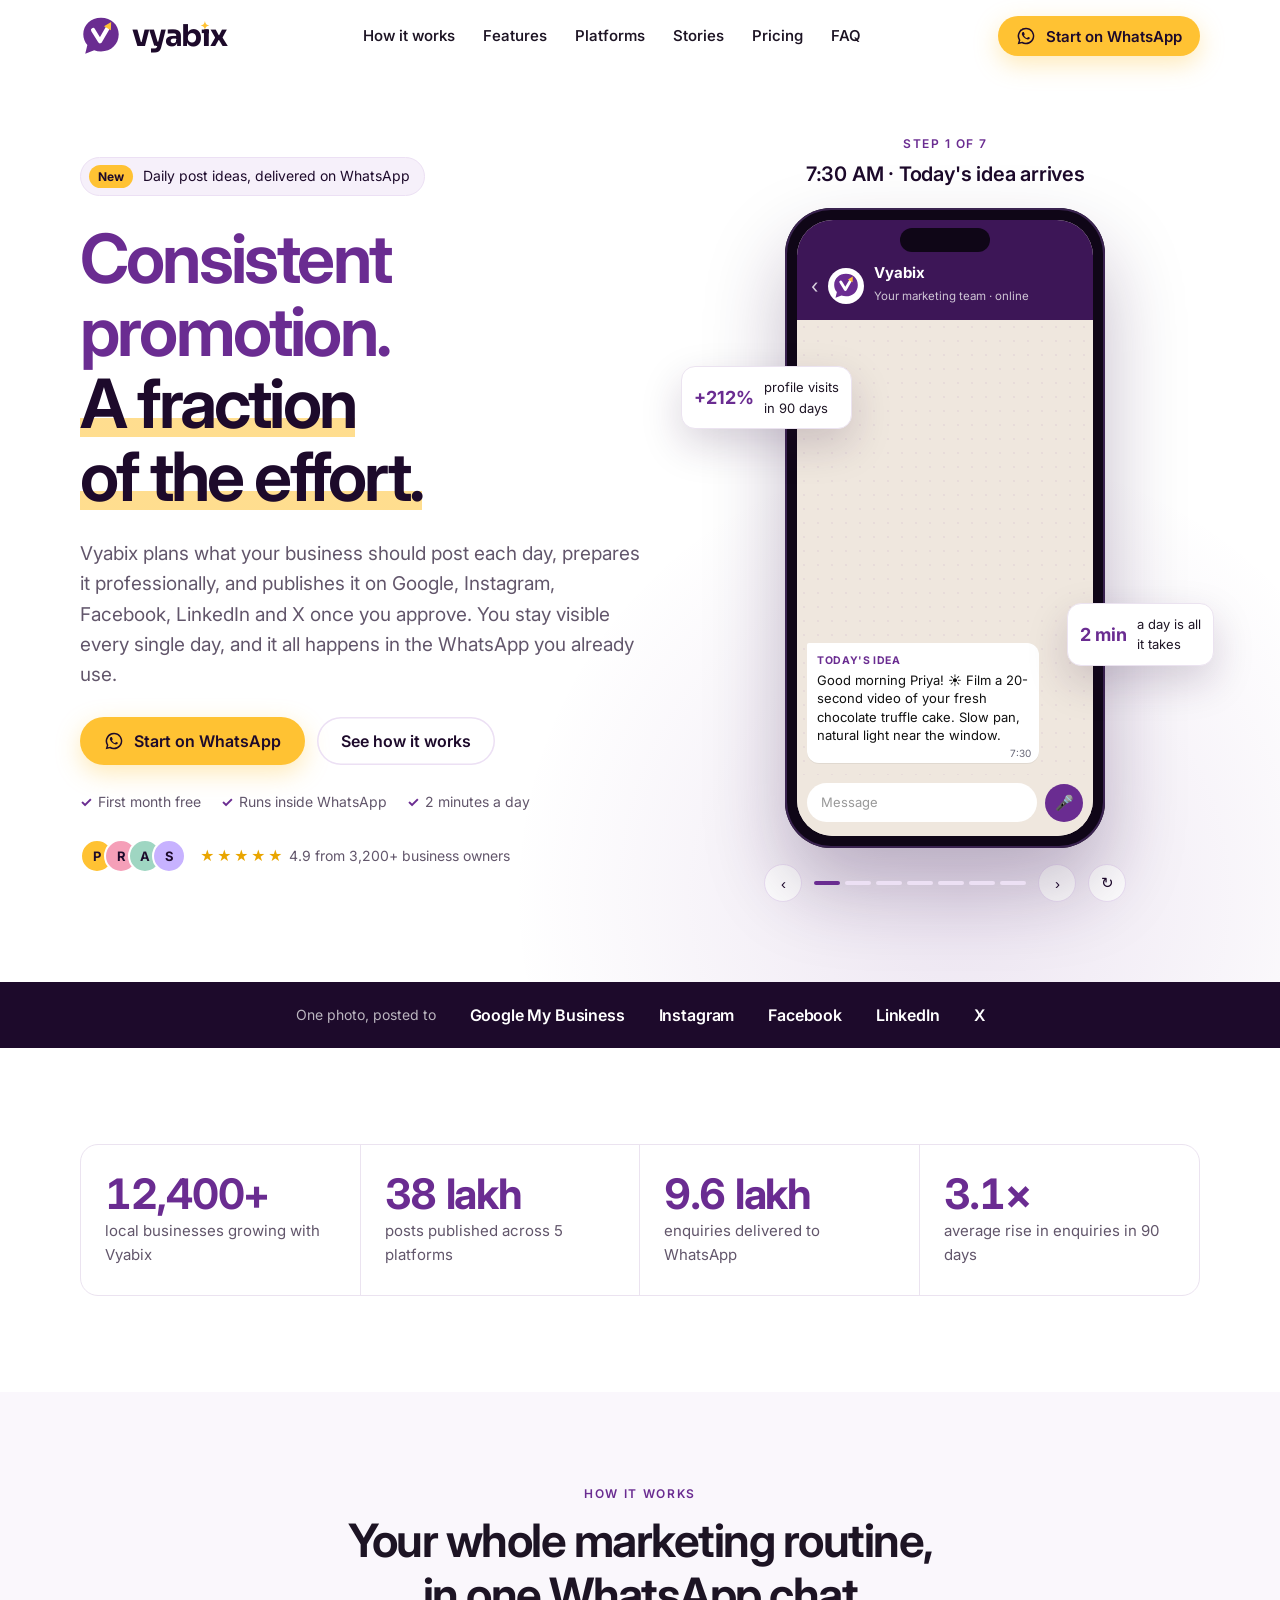
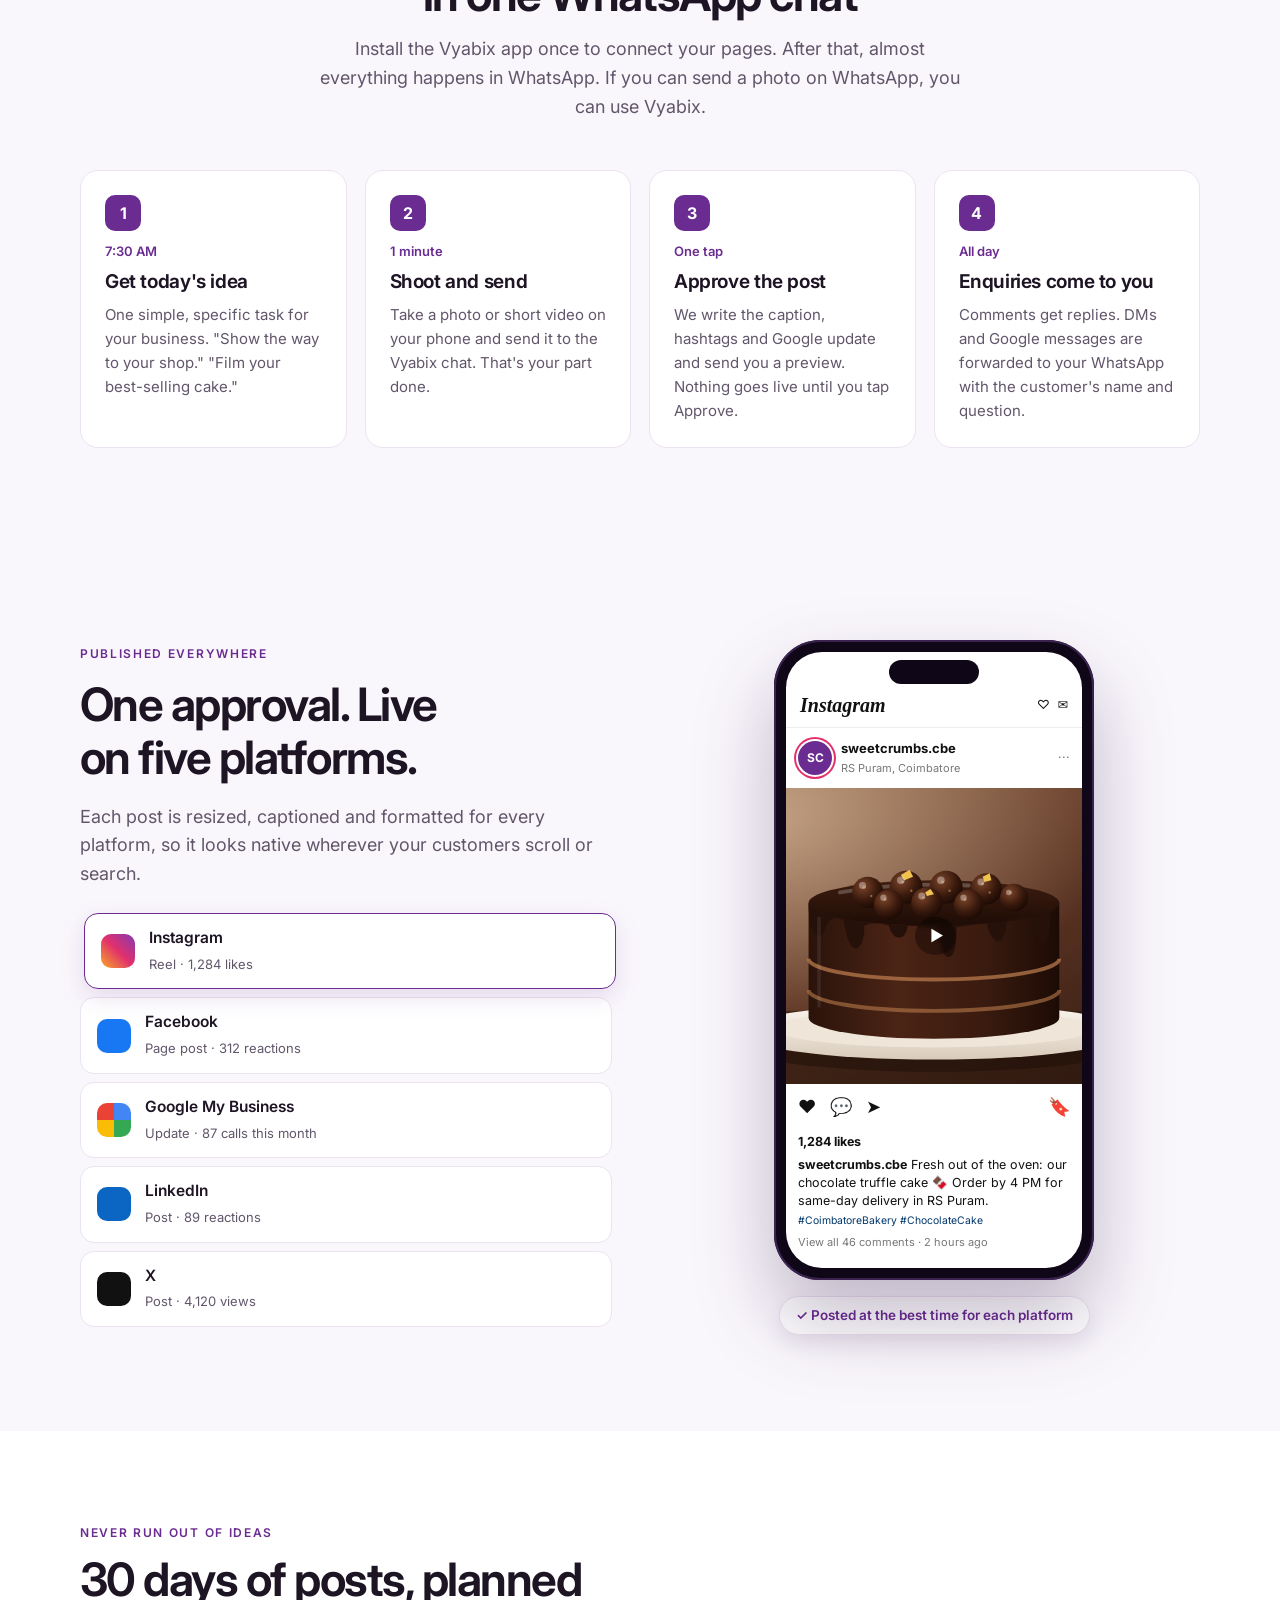
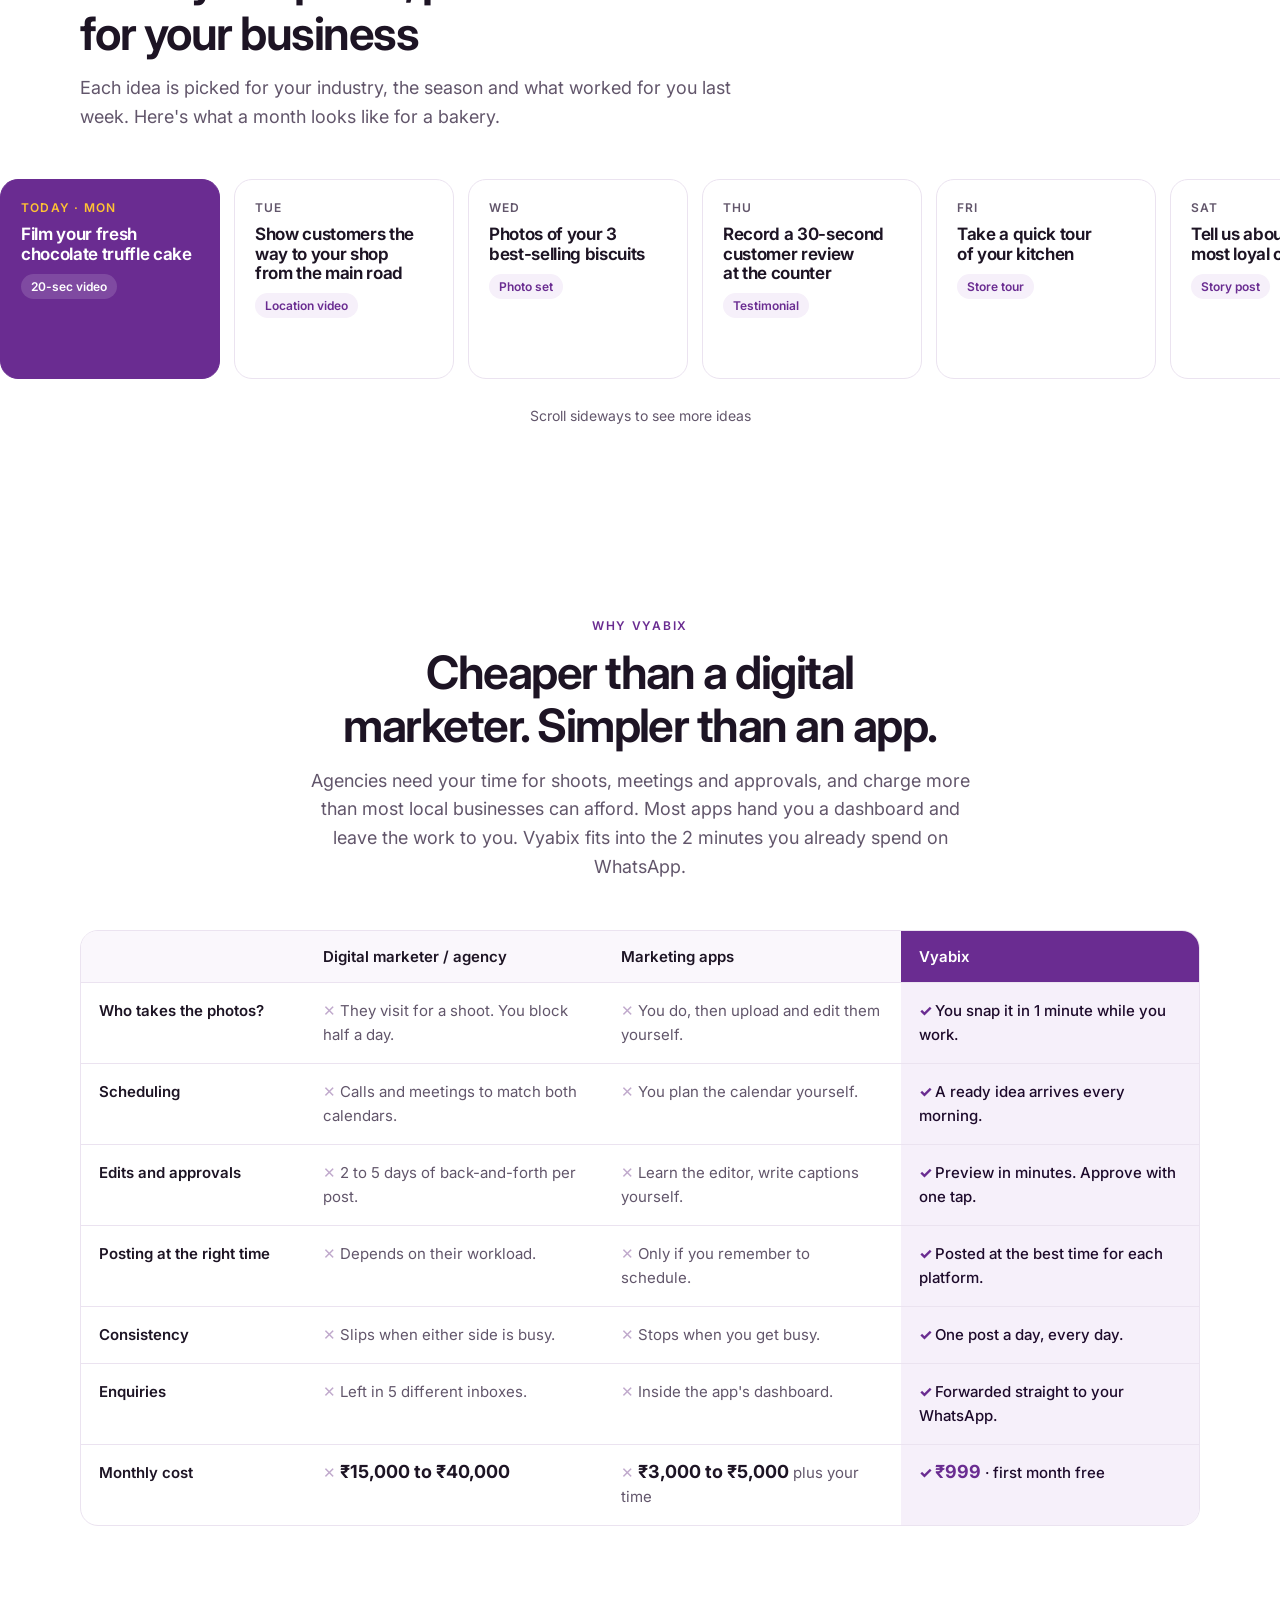
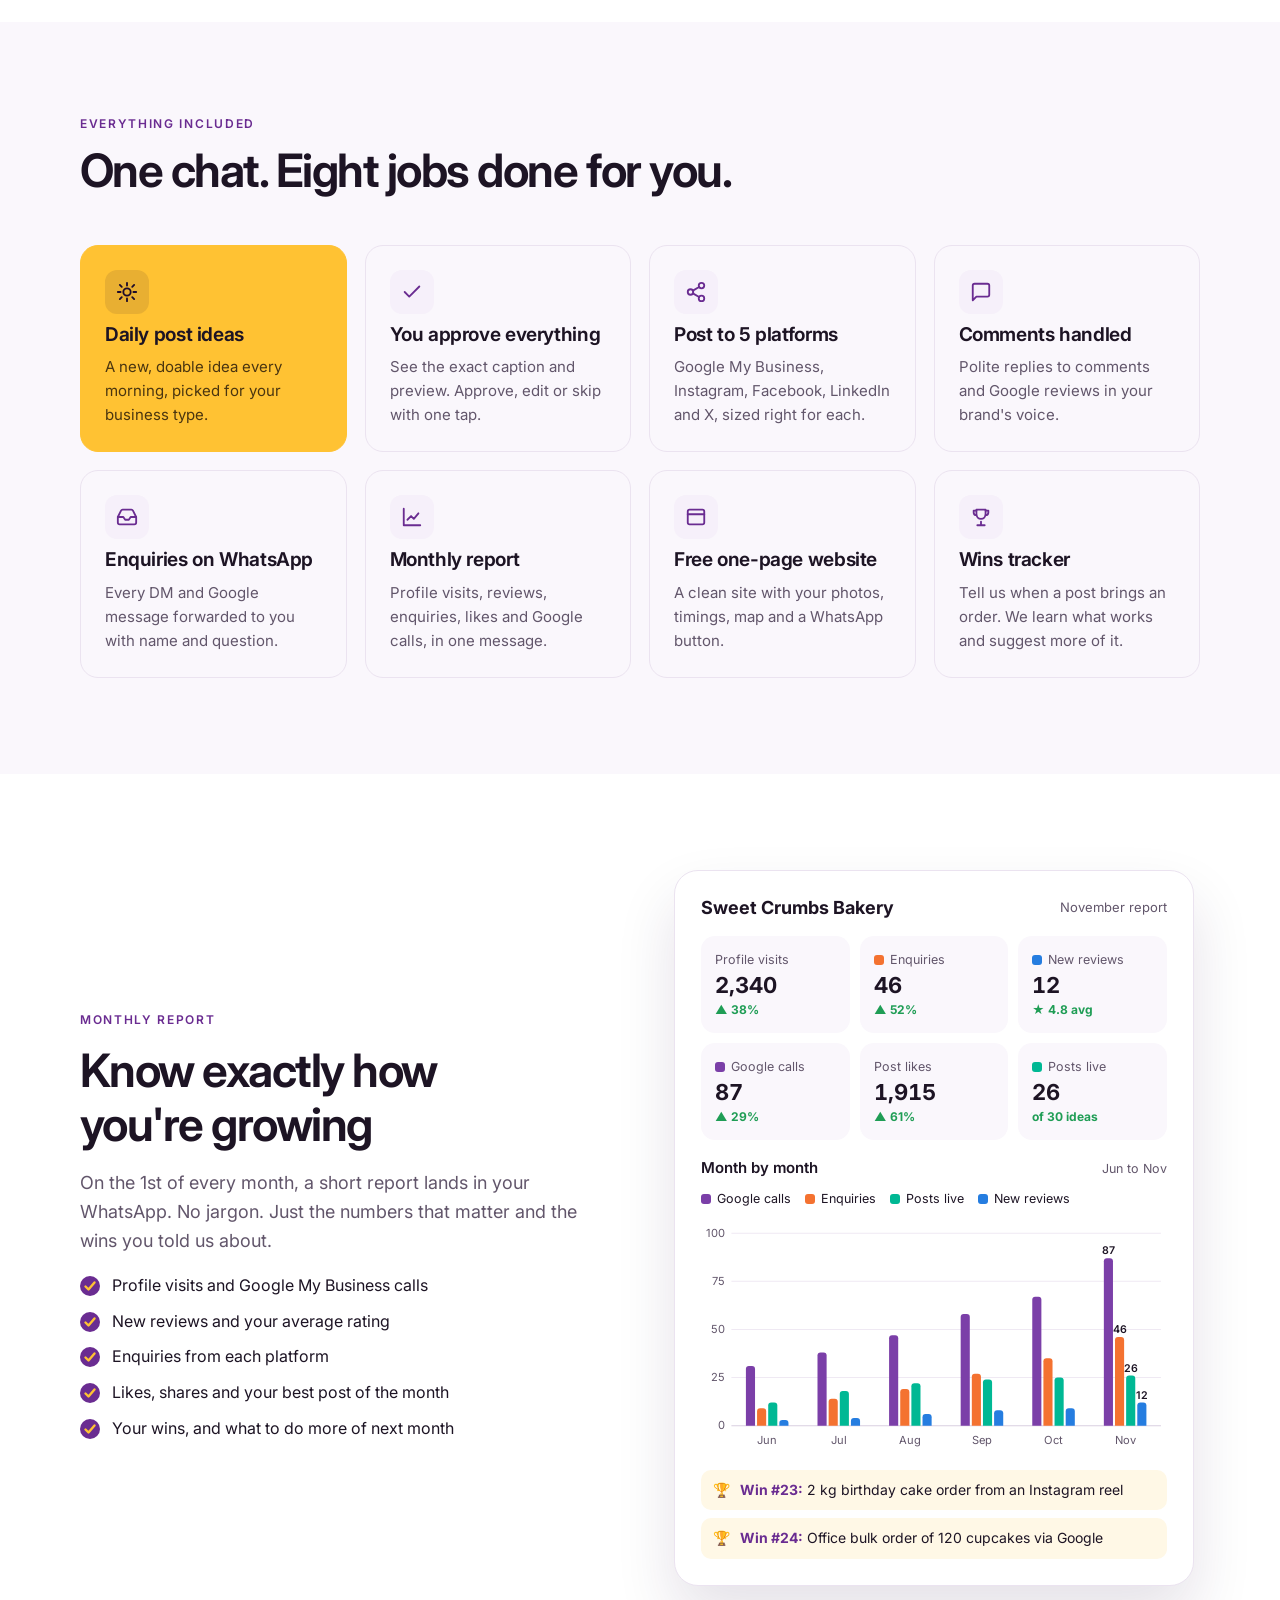
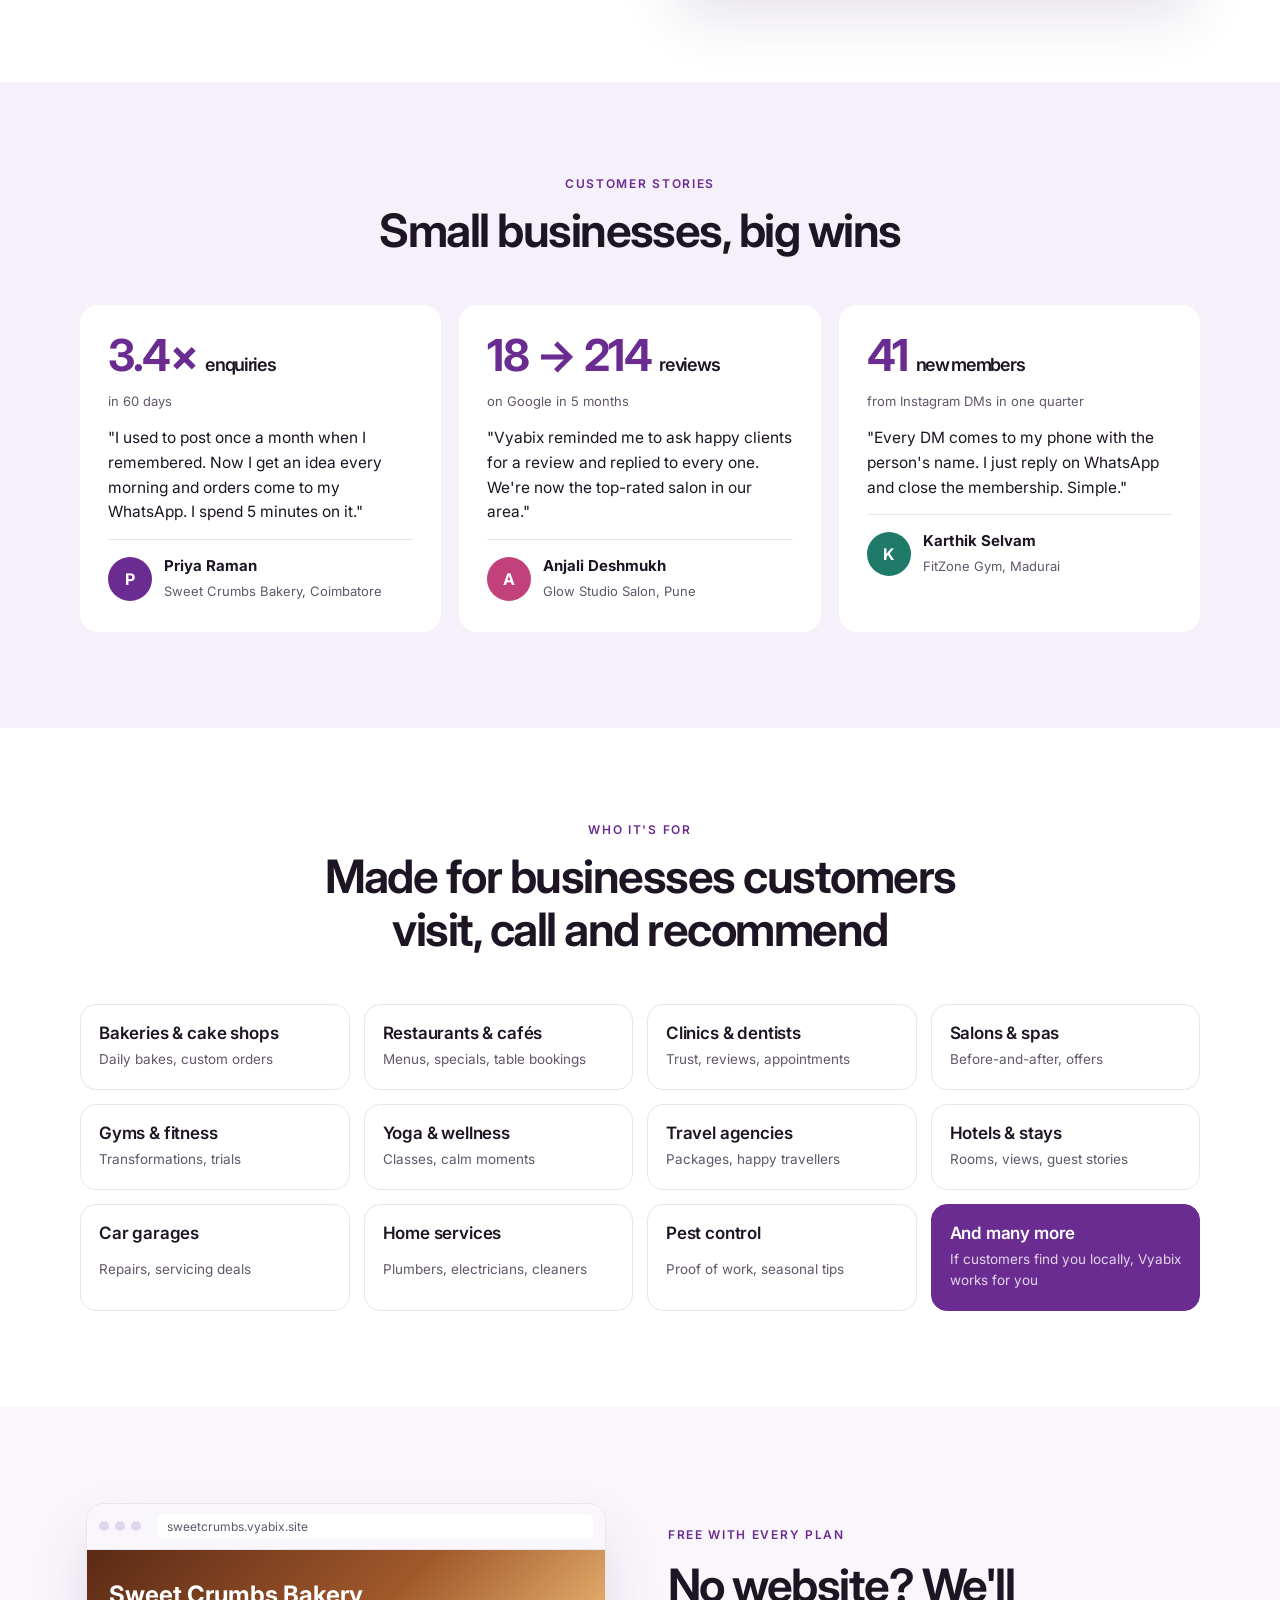
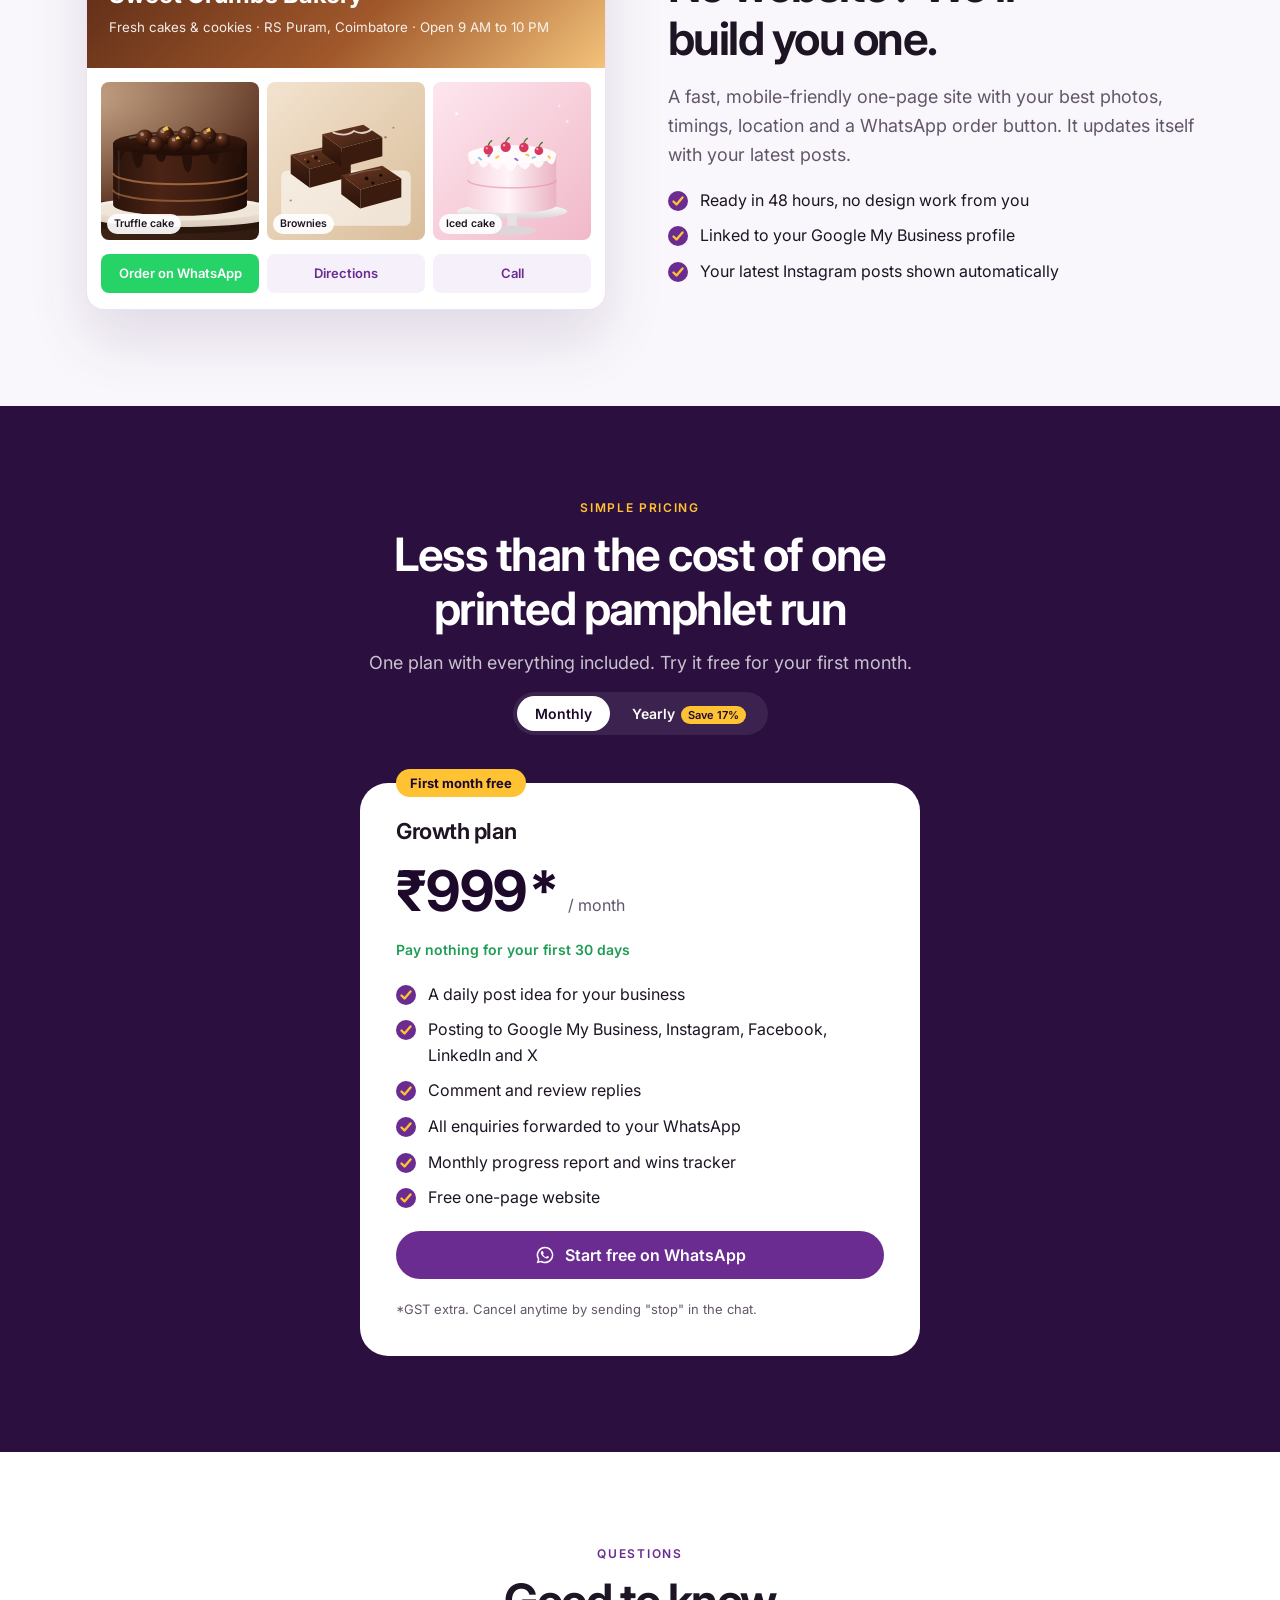
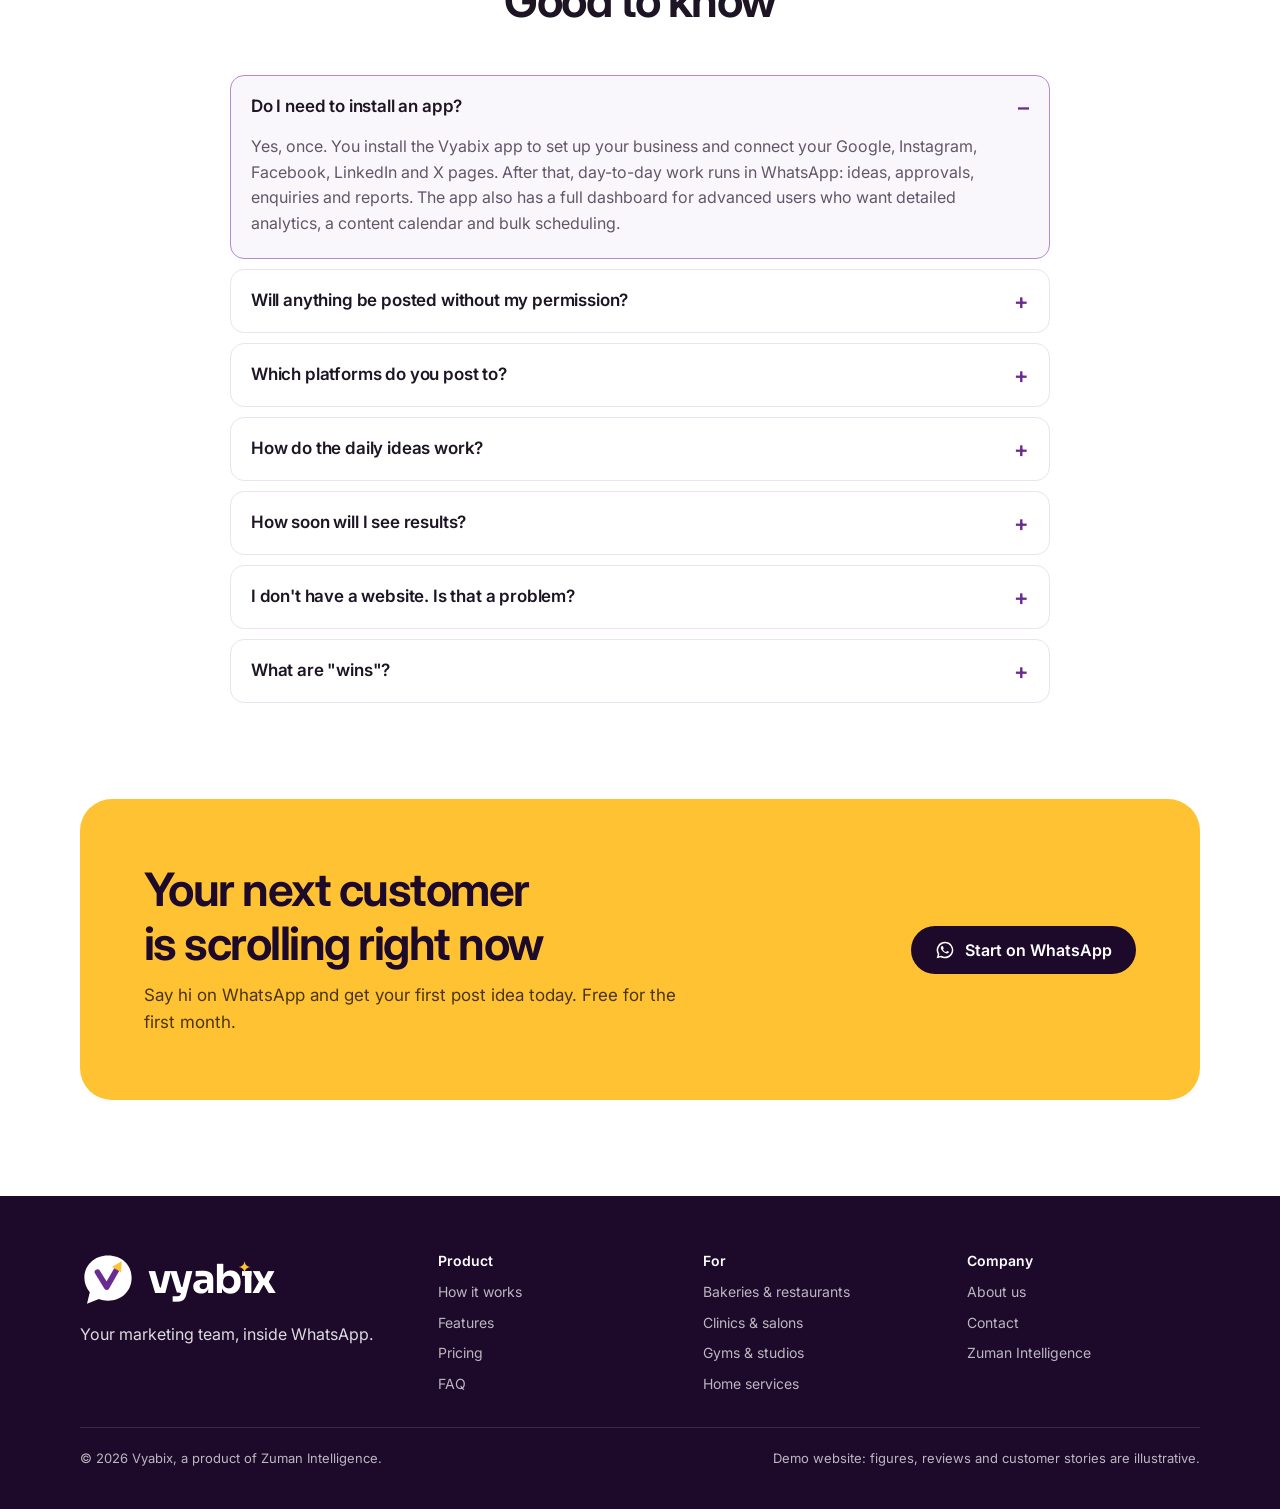
==== vyabix/index.html @ cb93f303 "Add Vyabix product site and rename Kural to Vyabix - New self-contained page at vyabix/ (WhatsApp ph" ====
<!DOCTYPE html>
<html lang="en">
<head>
  <meta charset="UTF-8">
  <meta name="viewport" content="width=device-width, initial-scale=1.0, viewport-fit=cover">
  <title>Vyabix | Consistent promotion for local businesses</title>
  <link rel="icon" type="image/svg+xml" href="favicon.svg">
  <meta property="og:title" content="Vyabix | Consistent promotion. A fraction of the effort.">
  <meta property="og:description" content="Daily post ideas, professional posts on Google, Instagram, Facebook, LinkedIn and X, and every enquiry on WhatsApp. By Zuman Intelligence.">
  <meta name="theme-color" content="#6a2c91">
<meta name="description" content="Vyabix gives local businesses consistent promotion on Google, Instagram, Facebook, LinkedIn and X for a fraction of the effort, all through WhatsApp.">
<link rel="preconnect" href="https://fonts.googleapis.com">
<link rel="stylesheet" href="https://fonts.googleapis.com/css2?family=Sora:wght@700&family=Inter:wght@100..900&display=swap">
<style>
/* Layout: deep-plum hero with a live WhatsApp phone story, then light sections that alternate text and proof; mango is the only accent */
:root{
  --plum:#6a2c91; --plum-deep:#2b0f3f; --plum-ink:#1d0a2b; --plum-50:#f6f0fa; --plum-100:#ece0f4; --plum-300:#b48bcf;
  --mango:#ffc233; --mango-deep:#e9a500;
  --bg:#ffffff; --fg:#1d1424; --muted:#62566b; --line:#ebe3f0; --soft:#faf7fc;
  --wa-bg:#efe7de; --wa-me:#d9fdd3; --wa-head:#3d1657;
  --ok:#1f9d55;
  --f-head:"Sora","Inter",system-ui,sans-serif;
  --f-body:"Inter",system-ui,-apple-system,"Segoe UI",sans-serif;
  --r:18px;
  color-scheme:light;
}
*{box-sizing:border-box}
html{scroll-behavior:smooth}
@media (prefers-reduced-motion:reduce){html{scroll-behavior:auto}*{animation:none!important;transition:none!important}}
body{background:var(--bg);color:var(--fg);font-family:var(--f-body);font-size:16px;line-height:1.6}
a{color:inherit}
.in{max-width:1160px;margin:0 auto;padding-left:max(20px,env(safe-area-inset-left,0px));padding-right:max(20px,env(safe-area-inset-right,0px))}
h1,h2,h3{font-family:var(--f-head);letter-spacing:-.025em;line-height:1.12;text-wrap:balance;margin:0}
h2{font-size:clamp(30px,4.2vw,46px);font-weight:700}
h3{font-size:19px;font-weight:600;letter-spacing:-.01em}
p{margin:0}
.kicker{font:600 12px/1 var(--f-body);letter-spacing:.14em;text-transform:uppercase;color:var(--plum)}
.lead{color:var(--muted);font-size:18px;max-width:60ch}
section{padding-block:96px}
.sec-head{display:grid;gap:14px;max-width:720px;margin-bottom:48px}
.sec-head.center{margin-inline:auto;text-align:center;justify-items:center}

/* buttons */
.btn{display:inline-flex;align-items:center;gap:10px;font:600 16px var(--f-body);text-decoration:none;border-radius:999px;padding:14px 24px;border:0;cursor:pointer;transition:transform .15s ease,box-shadow .15s ease,background .15s}
.btn:focus-visible{outline:3px solid var(--mango);outline-offset:3px}
.btn-wa{background:var(--mango);color:var(--plum-ink);box-shadow:0 8px 24px rgba(255,194,51,.35)}
.btn-wa:hover{transform:translateY(-2px);box-shadow:0 12px 28px rgba(255,194,51,.45)}
.btn-wa svg{width:20px;height:20px}
.btn-ghost{background:transparent;color:#fff;box-shadow:inset 0 0 0 1.5px rgba(255,255,255,.35)}
.btn-ghost:hover{box-shadow:inset 0 0 0 1.5px #fff}
.btn-plum{background:var(--plum);color:#fff}
.btn-plum:hover{background:#5a2380;transform:translateY(-2px)}

/* logo */
.logo{display:inline-flex;align-items:center;gap:10px;text-decoration:none}
.logo svg.mark{width:36px;height:36px;flex:none}
.wm{font-family:var(--f-head);font-weight:700;font-size:26px;letter-spacing:-.04em;line-height:1;color:var(--plum-ink)}
.si{position:relative;display:inline-block}
.si svg{position:absolute;left:50%;top:.005em;width:.3em;height:.3em;transform:translateX(-62%);overflow:visible}
.si svg path{fill:var(--mango)}
.on-dark .wm{color:#fff}
.nav .m-inv{display:none}.nav:not(.scrolled) .m-inv{display:inline}.nav:not(.scrolled) .m-std{display:none}

/* nav */
body::before{content:"";position:fixed;inset:0 0 auto;height:env(safe-area-inset-top,0px);z-index:60;background:var(--plum-deep)}
.nav{position:sticky;top:env(safe-area-inset-top,0px);z-index:50;transition:background .2s,box-shadow .2s}
.nav .in{display:flex;align-items:center;justify-content:space-between;gap:16px;height:72px}
.nav.scrolled{background:rgba(255,255,255,.94);backdrop-filter:blur(10px);box-shadow:0 1px 0 var(--line)}
.nav:not(.scrolled){background:var(--plum-deep)}
.nav:not(.scrolled) .wm{color:#fff}
.nav:not(.scrolled) .links a{color:rgba(255,255,255,.85)}
.links{display:flex;gap:28px}
.links a{text-decoration:none;font-weight:500;font-size:15px;color:var(--fg)}
.links a:hover{color:var(--plum)}
.nav:not(.scrolled) .links a:hover{color:var(--mango)}
.nav .btn{padding:10px 18px;font-size:15px}
@media (max-width:860px){.links{display:none}}
@media (max-width:420px){.nav .btn span.long{display:none}}

/* hero */
.hero{background:var(--plum-deep);color:#fff;padding-block:40px 0;position:relative;overflow:hidden}
.hero::before{content:"";position:absolute;inset:auto -10% -40% 40%;height:900px;background:radial-gradient(closest-side,rgba(106,44,145,.85),transparent);pointer-events:none}
.hero .in{position:relative;display:grid;grid-template-columns:1.05fr .95fr;gap:48px;align-items:center}
.hero-copy{display:grid;gap:26px;padding-block:40px 80px}
.pill{display:inline-flex;align-items:center;gap:10px;justify-self:start;background:rgba(255,255,255,.08);border:1px solid rgba(255,255,255,.16);padding:7px 14px 7px 8px;border-radius:999px;font-size:14px;color:rgba(255,255,255,.9)}
.pill b{background:var(--mango);color:var(--plum-ink);border-radius:999px;padding:2px 9px;font-size:12px}
.hero h1{font-size:clamp(40px,5.6vw,68px);font-weight:800;letter-spacing:-.035em}
.hero h1 em{font-style:normal;color:var(--mango)}
.hero .lead{color:rgba(255,255,255,.78);font-size:19px}
.cta-row{display:flex;flex-wrap:wrap;gap:12px;align-items:center}
.reassure{display:flex;flex-wrap:wrap;gap:8px 20px;font-size:14px;color:rgba(255,255,255,.7)}
.reassure span::before{content:"✓";color:var(--mango);margin-right:6px;font-weight:700}
.trust{display:flex;align-items:center;gap:14px;font-size:14px;color:rgba(255,255,255,.75)}
.faces{display:flex}
.faces i{width:34px;height:34px;border-radius:50%;border:2px solid var(--plum-deep);display:grid;place-items:center;font:700 13px var(--f-head);font-style:normal;color:var(--plum-ink)}
.faces i+i{margin-left:-10px}
.stars{color:var(--mango);letter-spacing:2px}

/* phone */
.stage{display:grid;justify-items:center;gap:16px;padding-block:24px 56px;position:relative}
.cap{min-height:56px;display:grid;justify-items:center;text-align:center;gap:4px}
.cap small{font:600 12px var(--f-body);letter-spacing:.12em;text-transform:uppercase;color:var(--mango)}
.cap strong{font:600 20px var(--f-head);letter-spacing:-.01em}
.phone{width:320px;max-width:100%;aspect-ratio:320/640;background:#0f0617;border-radius:46px;padding:12px;box-shadow:0 40px 80px rgba(0,0,0,.45),inset 0 0 0 2px #3a2350;position:relative}
.screen{height:100%;border-radius:36px;overflow:hidden;display:grid;grid-template-rows:auto 1fr auto;background:var(--wa-bg)}
.notch{position:absolute;top:20px;left:50%;transform:translateX(-50%);width:90px;height:24px;border-radius:20px;background:#0f0617;z-index:2}
.wa-head{background:var(--wa-head);color:#fff;display:flex;align-items:center;gap:10px;padding:44px 14px 12px}
.wa-head .back{opacity:.8;font-size:20px;line-height:1}
.wa-head .av{width:36px;height:36px;border-radius:50%;background:#fff;display:grid;place-items:center;flex:none}
.wa-head .av svg{width:28px;height:28px}
.wa-head strong{display:block;font-size:15px;line-height:1.2}
.wa-head em{font-style:normal;font-size:11.5px;opacity:.75}
.chat{padding:12px 10px;display:flex;flex-direction:column;justify-content:flex-end;gap:7px;overflow:hidden;background-image:radial-gradient(rgba(106,44,145,.06) 1px,transparent 1.2px);background-size:14px 14px}
.b{max-width:84%;padding:7px 10px 18px;border-radius:2px 12px 12px 12px;background:#fff;font-size:13px;line-height:1.42;color:#111;position:relative;box-shadow:0 1px 0 rgba(0,0,0,.06)}
.b.me{align-self:flex-end;background:var(--wa-me);border-radius:12px 2px 12px 12px}
.b time{position:absolute;right:8px;bottom:3px;font-size:10px;color:#667}
.b.me time::after{content:" ✓✓";color:#34b7f1}
.b.new{animation:pop .45s cubic-bezier(.2,.9,.3,1.3) both}
@keyframes pop{from{opacity:0;transform:translateY(12px) scale(.96)}to{opacity:1;transform:none}}
.b .tag{display:inline-block;font-size:10.5px;font-weight:700;color:var(--plum);text-transform:uppercase;letter-spacing:.06em;margin-bottom:2px}
.media{height:120px;border-radius:8px;margin:-2px -5px 6px;background:#3a1b0f url("[data-uri]") center/cover no-repeat;position:relative;overflow:hidden}
.media::after{content:"▶";position:absolute;left:50%;top:50%;width:38px;height:38px;margin:-19px 0 0 -19px;border-radius:50%;background:rgba(0,0,0,.35);backdrop-filter:blur(2px);display:grid;place-items:center;color:#fff;font-size:15px;padding-left:3px}
.media.raw{background:#2a2a2e url("[data-uri]") 42% center/cover no-repeat}
.media .dur{position:absolute;left:8px;bottom:6px;font-size:10.5px;color:#fff;z-index:1}
.post{border:1px solid #eee;border-radius:10px;overflow:hidden;margin:-2px -5px 6px;background:#fff}
.post .media{margin:0;border-radius:0;height:96px}
.post p{padding:7px 9px 4px;font-size:12px}
.post .tags{color:var(--plum);font-size:11px;padding:0 9px 8px}
.plats{display:flex;gap:5px;flex-wrap:wrap;margin-top:4px}
.plat{font-size:10px;font-weight:700;padding:3px 7px;border-radius:999px;background:var(--plum-50);color:var(--plum)}
.plat.ok{background:#e3f6ea;color:var(--ok)}
.qr{display:grid;grid-template-columns:1fr 1fr;gap:6px;margin-top:8px}
.qr span{background:#fff;border:1px solid #e3e3e3;text-align:center;border-radius:8px;padding:6px;font-size:12px;font-weight:600;color:#027eb5}
.qr span.hit{background:var(--plum);color:#fff;border-color:var(--plum)}
.rep{display:grid;grid-template-columns:1fr 1fr;gap:6px;margin:4px 0 2px}
.rep div{background:var(--plum-50);border-radius:8px;padding:6px 8px}
.rep b{display:block;font:700 15px var(--f-head);color:var(--plum-ink)}
.rep small{font-size:10px;color:var(--muted)}
.rep .up{color:var(--ok);font-size:10px;font-weight:700}
.wa-input{display:flex;gap:8px;align-items:center;padding:8px 10px 14px;background:var(--wa-bg)}
.wa-input div{flex:1;background:#fff;border-radius:999px;padding:9px 14px;font-size:13px;color:#999}
.wa-input span{width:38px;height:38px;border-radius:50%;background:var(--plum);display:grid;place-items:center;color:#fff;font-size:15px}
.ctrl{display:flex;align-items:center;gap:12px}
.ctrl button{width:38px;height:38px;border-radius:50%;border:1px solid rgba(255,255,255,.25);background:rgba(255,255,255,.06);color:#fff;cursor:pointer;font-size:15px;display:grid;place-items:center}
.ctrl button:hover{background:rgba(255,255,255,.14)}
.ctrl button:focus-visible{outline:2px solid var(--mango);outline-offset:2px}
.bars{display:flex;gap:5px}
.bars button{width:26px;height:4px;border-radius:4px;border:0;padding:0;background:rgba(255,255,255,.22);cursor:pointer;position:relative;overflow:hidden}
.bars button.done{background:var(--mango)}
.bars button.on::after{content:"";position:absolute;inset:0;background:var(--mango);transform-origin:left;animation:fill var(--dur,3.4s) linear forwards}
.bars.paused button.on::after{animation:none;transform:none}
@keyframes fill{from{transform:scaleX(0)}to{transform:scaleX(1)}}
.float{position:absolute;background:#fff;color:var(--fg);border-radius:14px;padding:10px 12px;box-shadow:0 16px 40px rgba(0,0,0,.28);font-size:13px;display:flex;gap:10px;align-items:center}
.float b{font:700 18px var(--f-head);color:var(--plum)}
.float.f1{left:-10px;top:30%}
.float.f2{right:-14px;top:58%}
@media (max-width:1100px){.float.f1{left:0}.float.f2{right:0}}
@media (max-width:920px){.hero .in{grid-template-columns:1fr}.hero-copy{padding-block:24px 8px}.float{display:none}}

/* platforms strip */
.plat-strip{background:var(--plum-ink);color:rgba(255,255,255,.7);padding-block:22px}
.plat-strip .in{display:flex;flex-wrap:wrap;gap:10px 34px;align-items:center;justify-content:center;font-size:14px}
.plat-strip strong{color:#fff;font:600 16px var(--f-head);letter-spacing:-.01em}

/* stats */
.stats{display:grid;grid-template-columns:repeat(4,1fr);gap:0;border:1px solid var(--line);border-radius:var(--r);overflow:hidden}
.stat{padding:28px 24px;display:grid;gap:4px;border-right:1px solid var(--line)}
.stat:last-child{border-right:0}
.stat b{font:800 clamp(30px,3.4vw,42px)/1 var(--f-head);letter-spacing:-.03em;color:var(--plum);font-variant-numeric:tabular-nums}
.stat span{color:var(--muted);font-size:15px}
@media (max-width:820px){.stats{grid-template-columns:1fr 1fr}.stat:nth-child(2){border-right:0}.stat:nth-child(-n+2){border-bottom:1px solid var(--line)}}

/* how it works steps */
.how{background:var(--soft)}
.steps{display:grid;grid-template-columns:repeat(4,1fr);gap:18px;counter-reset:s}
.step{background:#fff;border:1px solid var(--line);border-radius:var(--r);padding:24px;display:grid;gap:10px;align-content:start}
.step .n{width:36px;height:36px;border-radius:10px;background:var(--plum);color:#fff;display:grid;place-items:center;font:700 16px var(--f-head)}
.step p{color:var(--muted);font-size:15px}
.step .time{font-size:13px;font-weight:600;color:var(--plum)}
@media (max-width:920px){.steps{grid-template-columns:1fr 1fr}}
@media (max-width:520px){.steps{grid-template-columns:1fr}}

/* ideas calendar */
.ideas-wrap{overflow-x:auto;scroll-snap-type:x mandatory;padding-bottom:12px;-webkit-overflow-scrolling:touch}
.ideas{display:grid;grid-auto-flow:column;grid-auto-columns:220px;gap:14px;padding-inline:max(20px,calc((100vw - 1160px)/2 + 20px))}
.idea{scroll-snap-align:start;border-radius:var(--r);padding:20px;display:grid;gap:10px;align-content:start;min-height:200px;border:1px solid var(--line);background:#fff}
.idea .day{font:600 12px var(--f-body);letter-spacing:.1em;text-transform:uppercase;color:var(--muted)}
.idea h3{font-size:17px}
.idea .fmt{justify-self:start;font-size:12px;font-weight:600;padding:3px 10px;border-radius:999px;background:var(--plum-50);color:var(--plum)}
.idea.today{background:var(--plum);border-color:var(--plum);color:#fff}
.idea.today .day{color:var(--mango)}
.idea.today .fmt{background:rgba(255,255,255,.14);color:#fff}
.hint{color:var(--muted);font-size:14px;text-align:center;margin-top:14px}

/* compare */
.compare{display:grid;grid-template-columns:1fr 1fr;gap:18px}
.col{border-radius:var(--r);padding:30px;display:grid;gap:16px;align-content:start}
.col.old{background:var(--soft);border:1px solid var(--line)}
.col.new{background:var(--plum-deep);color:#fff}
.col h3{font-size:22px}
.col ul{list-style:none;margin:0;padding:0;display:grid;gap:12px}
.col li{display:grid;grid-template-columns:22px 1fr;gap:10px;font-size:15.5px}
.col.old li::before{content:"✕";color:#b0a3b8;font-weight:700}
.col.new li::before{content:"✓";color:var(--mango);font-weight:800}
.col.old li{color:var(--muted)}
@media (max-width:760px){.compare{grid-template-columns:1fr}}

/* features */
.feats{display:grid;grid-template-columns:repeat(4,1fr);gap:18px}
.feat{border:1px solid var(--line);border-radius:var(--r);padding:24px;display:grid;gap:10px;align-content:start}
.feat .ic{width:44px;height:44px;border-radius:12px;background:var(--plum-50);display:grid;place-items:center}
.feat .ic svg{width:22px;height:22px;stroke:var(--plum);fill:none;stroke-width:2;stroke-linecap:round;stroke-linejoin:round}
.feat p{color:var(--muted);font-size:15px}
.feat.hl{background:var(--mango);border-color:var(--mango)}
.feat.hl .ic{background:rgba(29,10,43,.1)}
.feat.hl .ic svg{stroke:var(--plum-ink)}
.feat.hl p{color:#4a3510}
@media (max-width:980px){.feats{grid-template-columns:1fr 1fr}}
@media (max-width:520px){.feats{grid-template-columns:1fr}}

/* split blocks */
.split{display:grid;grid-template-columns:1fr 1fr;gap:56px;align-items:center}
.split .txt{display:grid;gap:18px}
.checks{list-style:none;padding:0;margin:0;display:grid;gap:10px}
.checks li{display:grid;grid-template-columns:24px 1fr;gap:8px}
.checks li::before{content:"";width:20px;height:20px;border-radius:50%;background:var(--plum) url("data:image/svg+xml,%3Csvg xmlns='http://www.w3.org/2000/svg' viewBox='0 0 20 20'%3E%3Cpath d='M5.5 10.5l3 3 6-7' fill='none' stroke='%23ffc233' stroke-width='2.4' stroke-linecap='round' stroke-linejoin='round'/%3E%3C/svg%3E") center/100% no-repeat;margin-top:3px}
@media (max-width:860px){.split{grid-template-columns:1fr;gap:36px}}

/* report card */
.report{background:#fff;border:1px solid var(--line);border-radius:24px;box-shadow:0 30px 60px rgba(43,15,63,.12);padding:26px;display:grid;gap:18px;max-width:520px;justify-self:center;width:100%}
.report-top{display:flex;justify-content:space-between;align-items:center;gap:10px}
.report-top strong{font:700 18px var(--f-head)}
.report-top span{font-size:13px;color:var(--muted)}
.kpis{display:grid;grid-template-columns:repeat(3,1fr);gap:10px}
.kpi{background:var(--soft);border-radius:14px;padding:14px;display:grid;gap:2px}
.kpi b{font:700 22px var(--f-head);font-variant-numeric:tabular-nums}
.kpi small{color:var(--muted);font-size:12.5px}
.kpi .d{font-size:12px;font-weight:700;color:var(--ok)}
.spark-chart{width:100%;height:120px}
.wins{display:grid;gap:8px}
.win{display:flex;gap:10px;align-items:center;font-size:14px;background:#fff8e6;border-radius:10px;padding:9px 12px}
.win b{color:var(--plum)}
@media (max-width:480px){.kpis{grid-template-columns:1fr 1fr}}

/* stories */
.stories{background:var(--plum-50)}
.story-grid{display:grid;grid-template-columns:repeat(3,1fr);gap:18px}
.story{background:#fff;border-radius:var(--r);padding:28px;display:grid;gap:14px;align-content:start}
.story .big{font:800 44px/1 var(--f-head);letter-spacing:-.03em;color:var(--plum)}
.story .big small{font-size:18px;font-weight:600;color:var(--fg)}
.story blockquote{margin:0;font-size:15.5px;color:var(--fg)}
.who{display:flex;gap:12px;align-items:center;border-top:1px solid var(--line);padding-top:14px}
.who i{width:44px;height:44px;border-radius:50%;display:grid;place-items:center;font:700 16px var(--f-head);font-style:normal;color:#fff;flex:none}
.who strong{display:block;font-size:15px}
.who span{font-size:13px;color:var(--muted)}
@media (max-width:900px){.story-grid{grid-template-columns:1fr}}

/* industries */
.inds{display:grid;grid-template-columns:repeat(4,1fr);gap:14px}
.ind{border:1px solid var(--line);border-radius:16px;padding:18px;display:grid;gap:6px;transition:border-color .15s,transform .15s}
.ind:hover{border-color:var(--plum-300);transform:translateY(-2px)}
.ind strong{font:600 17px var(--f-head);letter-spacing:-.01em}
.ind span{font-size:13.5px;color:var(--muted)}
.ind.more{background:var(--plum);border-color:var(--plum);color:#fff;align-content:center}
.ind.more span{color:rgba(255,255,255,.8)}
@media (max-width:900px){.inds{grid-template-columns:1fr 1fr}}

/* website mock */
.site-mock{border-radius:18px;overflow:hidden;border:1px solid var(--line);box-shadow:0 30px 60px rgba(43,15,63,.12);background:#fff;max-width:520px;width:100%;justify-self:center}
.bar{display:flex;gap:6px;align-items:center;padding:10px 12px;background:var(--soft);border-bottom:1px solid var(--line)}
.bar i{width:10px;height:10px;border-radius:50%;background:#e2d6ea}
.bar span{margin-left:10px;font-size:12px;color:var(--muted);background:#fff;border-radius:6px;padding:3px 10px;flex:1;min-width:0;overflow:hidden;text-overflow:ellipsis;white-space:nowrap}
.sm-hero{background:linear-gradient(135deg,#5b2a16,#a0582b 55%,#f3c27a);color:#fff;padding:30px 22px;display:grid;gap:8px}
.sm-hero strong{font:700 24px var(--f-head)}
.sm-hero small{opacity:.9}
.sm-row{display:grid;grid-template-columns:repeat(3,1fr);gap:8px;padding:14px}
.sm-row div{aspect-ratio:1;border-radius:8px;position:relative;overflow:hidden;background:#3a1b0f url("[data-uri]") 50% center/cover no-repeat}
.sm-row div span{position:absolute;left:6px;bottom:6px;background:rgba(255,255,255,.92);color:#1d1424;font-size:10.5px;font-weight:600;padding:2px 7px;border-radius:999px}
.sm-row div:nth-child(2){background:#e7d2b8 url("[data-uri]") center/cover no-repeat}
.sm-row div:nth-child(3){background:#f6c9d6 url("[data-uri]") center/cover no-repeat}
.sm-cta{display:flex;gap:8px;padding:0 14px 16px}
.sm-cta span{flex:1;text-align:center;border-radius:8px;padding:9px;font-size:13px;font-weight:600;background:var(--plum-50);color:var(--plum)}
.sm-cta span:first-child{background:#25d366;color:#fff}

/* pricing */
.pricing{background:var(--plum-deep);color:#fff}
.pricing .kicker{color:var(--mango)}
.pricing .lead{color:rgba(255,255,255,.75)}
.toggle{display:inline-flex;background:rgba(255,255,255,.08);border-radius:999px;padding:4px;gap:4px}
.toggle button{border:0;background:transparent;color:#fff;font:600 14px var(--f-body);padding:9px 18px;border-radius:999px;cursor:pointer}
.toggle button[aria-pressed="true"]{background:#fff;color:var(--plum-ink)}
.toggle button:focus-visible{outline:2px solid var(--mango);outline-offset:2px}
.toggle em{font-style:normal;font-size:11px;background:var(--mango);color:var(--plum-ink);padding:2px 7px;border-radius:999px;margin-left:6px}
.price-card{margin:36px auto 0;max-width:560px;background:#fff;color:var(--fg);border-radius:28px;padding:36px;display:grid;gap:20px;position:relative}
.ribbon{position:absolute;top:-14px;left:36px;background:var(--mango);color:var(--plum-ink);font:700 13px var(--f-body);padding:6px 14px;border-radius:999px}
.price-card h3{font-size:22px}
.price{display:flex;align-items:baseline;gap:8px;flex-wrap:wrap}
.price b{font:800 56px/1 var(--f-head);letter-spacing:-.04em;color:var(--plum-ink);font-variant-numeric:tabular-nums}
.price span{color:var(--muted)}
.price-note{font-size:14px;color:var(--ok);font-weight:600}
.price-card .btn{justify-content:center}
.fine{font-size:13px;color:var(--muted)}

/* faq */
.faq{max-width:820px;margin:0 auto;display:grid;gap:10px}
.faq details{border:1px solid var(--line);border-radius:14px;padding:4px 20px;background:#fff}
.faq details[open]{border-color:var(--plum-300);background:var(--soft)}
.faq summary{cursor:pointer;list-style:none;font:600 17px var(--f-head);letter-spacing:-.01em;padding:16px 0;display:flex;justify-content:space-between;gap:16px}
.faq summary::-webkit-details-marker{display:none}
.faq summary::after{content:"+";color:var(--plum);font-size:22px;line-height:1}
.faq details[open] summary::after{content:"–"}
.faq summary:focus-visible{outline:2px solid var(--plum);outline-offset:4px;border-radius:6px}
.faq p{padding:0 0 18px;color:var(--muted)}

/* final cta */
.final{padding-block:0 96px}
.final-box{background:var(--mango);border-radius:32px;padding:clamp(32px,6vw,64px);display:grid;grid-template-columns:1.4fr 1fr;gap:28px;align-items:center}
.final-box h2{color:var(--plum-ink)}
.final-box p{color:#4a3510;font-size:17px;margin-top:12px}
.final-box .btn{background:var(--plum-ink);color:#fff;justify-self:end}
.final-box .btn:hover{transform:translateY(-2px)}
@media (max-width:820px){.final-box{grid-template-columns:1fr}.final-box .btn{justify-self:start}}

footer{background:var(--plum-ink);color:rgba(255,255,255,.7);padding-block:56px 40px;font-size:14px}
footer .in{display:grid;grid-template-columns:1.4fr 1fr 1fr 1fr;gap:32px}
footer h4{color:#fff;font:600 14px var(--f-head);margin:0 0 12px}
footer ul{list-style:none;padding:0;margin:0;display:grid;gap:8px}
footer a{text-decoration:none}
footer a:hover{color:#fff}
.foot-base{grid-column:1/-1;border-top:1px solid rgba(255,255,255,.12);padding-top:20px;display:flex;flex-wrap:wrap;justify-content:space-between;gap:10px;font-size:13px}
@media (max-width:820px){footer .in{grid-template-columns:1fr 1fr}}

/* white hero override */
body::before{background:#fff}
.nav,.nav:not(.scrolled){background:rgba(255,255,255,.96);backdrop-filter:blur(10px)}
.nav.scrolled{box-shadow:0 1px 0 var(--line)}
.nav:not(.scrolled) .wm{color:var(--plum-ink)}
.nav:not(.scrolled) .links a{color:var(--fg)}
.nav:not(.scrolled) .links a:hover{color:var(--plum)}
.nav .m-inv,.nav:not(.scrolled) .m-inv{display:none}
.nav .m-std,.nav:not(.scrolled) .m-std{display:inline}
.hero{background:#fff;color:var(--fg)}
.hero::before{background:radial-gradient(closest-side,rgba(106,44,145,.12),transparent)}
.hero h1{color:var(--plum-ink)}
.hero h1 em{color:var(--plum);background:linear-gradient(transparent 68%,rgba(255,194,51,.55) 68%,rgba(255,194,51,.55) 92%,transparent 92%)}
.hero .lead{color:var(--muted)}
.pill{background:var(--plum-50);border-color:var(--plum-100);color:var(--plum-ink)}
.btn-ghost{color:var(--plum-ink);box-shadow:inset 0 0 0 1.5px var(--plum-100)}
.btn-ghost:hover{box-shadow:inset 0 0 0 1.5px var(--plum)}
.reassure,.trust{color:var(--muted)}
.reassure span::before{color:var(--plum)}
.faces i{border-color:#fff}
.stars{color:var(--mango-deep)}
.cap small{color:var(--plum)}
.cap strong{color:var(--plum-ink)}
.phone{box-shadow:0 40px 80px rgba(43,15,63,.28),inset 0 0 0 2px #3a2350}
.ctrl button{border-color:var(--plum-100);background:#fff;color:var(--plum-ink)}
.ctrl button:hover{background:var(--plum-50)}
.bars button{background:var(--plum-100)}
.bars button.done,.bars button.on::after{background:var(--plum)}
.float{box-shadow:0 16px 40px rgba(43,15,63,.18);border:1px solid var(--line)}
.hero{padding-bottom:24px}

.cmp-wrap{overflow-x:auto;border:1px solid var(--line);border-radius:var(--r)}
.cmp-wrap:focus-visible{outline:2px solid var(--plum);outline-offset:2px}
.cmp{width:100%;min-width:760px;border-collapse:collapse;font-size:15px}
.cmp th,.cmp td{padding:16px 18px;text-align:left;vertical-align:top;border-bottom:1px solid var(--line)}
.cmp tbody tr:last-child th,.cmp tbody tr:last-child td{border-bottom:0}
.cmp thead th{font:600 15px var(--f-head);background:var(--soft);color:var(--fg)}
.cmp thead th.us{background:var(--plum);color:#fff}
.cmp tbody th{font-weight:600;color:var(--fg);width:20%}
.cmp td{color:var(--muted);width:26.6%}
.cmp td.bad::before{content:"✕ ";color:#c0a9cc;font-weight:700}
.cmp td.us{background:var(--plum-50);color:var(--plum-ink);font-weight:500}
.cmp td.us::before{content:"✓ ";color:var(--plum);font-weight:800}
.cmp tr.cost td b{font:700 18px var(--f-head);color:var(--fg)}
.cmp tr.cost td.us b{color:var(--plum)}
.sr{position:absolute;width:1px;height:1px;overflow:hidden;clip:rect(0 0 0 0)}

:root{--s1:#7b3fa8;--s2:#f47230;--s3:#00b894;--s4:#257de0}
.mchart{position:relative;display:grid;gap:10px}
.mchart-head{display:flex;justify-content:space-between;align-items:baseline}
.mchart-head strong{font:600 15px var(--f-head)}
.mchart-head span{font-size:12.5px;color:var(--muted)}
.legend{display:flex;flex-wrap:wrap;gap:6px 14px;font-size:12.5px;color:var(--fg)}
.legend span{display:inline-flex;align-items:center;gap:6px}
.legend i,.kpi .dot{width:10px;height:10px;border-radius:3px;display:inline-block;flex:none}
.kpi small{display:inline-flex;align-items:center;gap:6px}
.mplot svg{width:100%;height:auto;display:block}
.mplot text{font:11px var(--f-body);fill:var(--muted)}
.mplot .val{font:600 10.5px var(--f-body);fill:var(--fg)}
.mplot .hit{fill:transparent;cursor:default}
.mplot .grp:hover .hit{fill:rgba(106,44,145,.06)}
.mtip{position:absolute;pointer-events:none;background:var(--plum-ink);color:#fff;border-radius:10px;padding:8px 10px;font-size:12px;line-height:1.5;box-shadow:0 8px 20px rgba(0,0,0,.2);min-width:140px;z-index:3}
.mtip b{display:block;font-family:var(--f-head);margin-bottom:2px}
.mtip i{width:8px;height:8px;border-radius:2px;display:inline-block;margin-right:6px}
.mtip span{display:flex;justify-content:space-between;gap:12px;align-items:center}

.nav .logo svg.mark{width:42px;height:42px}
.nav .wm{font-size:30px}
footer .logo{gap:12px}
footer .logo svg.mark{width:56px;height:56px}
footer .wm{font-size:40px;color:#fff}
footer .on-dark p{font-size:16px;color:rgba(255,255,255,.85)}
.si svg,footer .si svg{fill:var(--mango)}

/* typography matched to Grexa: Inter throughout, 650-weight tight headings (logo wordmark stays Sora) */
:root{--f-head:"Inter",system-ui,-apple-system,"Segoe UI",sans-serif;--f-logo:"Sora","Inter",system-ui,sans-serif}
h1,h2,h3{font-weight:650}
h2{letter-spacing:-.033em;line-height:1.16}
h3{letter-spacing:-.02em}
.hero h1{font-weight:650;letter-spacing:-.041em;line-height:1.07}
.wm{font-family:var(--f-logo)}
.links a{font-weight:550}
.stat b,.story .big,.price b{font-weight:700}

.everywhere{background:var(--soft)}
.ev{grid-template-columns:1fr 1fr}
.ptabs{display:grid;gap:8px;margin-top:6px}
.ptabs button{display:flex;align-items:center;gap:14px;text-align:left;border:1px solid var(--line);background:#fff;border-radius:14px;padding:12px 16px;cursor:pointer;font:inherit;color:var(--fg);transition:border-color .15s,box-shadow .15s,transform .15s}
.ptabs button:hover{border-color:var(--plum-300)}
.ptabs button:focus-visible{outline:2px solid var(--plum);outline-offset:2px}
.ptabs button[aria-selected="true"]{border-color:var(--plum);box-shadow:0 8px 24px rgba(106,44,145,.14);transform:translateX(4px)}
.ptabs i{width:34px;height:34px;border-radius:10px;flex:none}
.ptabs b{display:block;font-weight:600;font-size:15.5px}
.ptabs small{color:var(--muted);font-size:13px}
.pv-stage{display:grid;justify-items:center;gap:16px}
.pv-screen{background:#fff;grid-template-rows:1fr;color:#111}
.pv{display:flex;flex-direction:column;overflow:hidden;font-size:12.5px;animation:pvin .4s ease both}
@keyframes pvin{from{opacity:0;transform:translateY(8px)}to{opacity:1;transform:none}}
.pv-top{display:flex;justify-content:space-between;align-items:center;padding:42px 14px 10px;border-bottom:1px solid #eee;gap:10px}
.ig-top b{font:italic 600 20px Georgia,serif}
.fb-top b{color:#1877f2;font:700 21px var(--f-body);letter-spacing:-.04em}
.li-top b{background:#0a66c2;color:#fff;border-radius:4px;padding:0 5px;font-weight:700}
.lsearch,.gsearch{flex:1;background:#eef3f8;border-radius:6px;padding:6px 10px;color:#666;font-size:12px}
.gsearch{border-radius:999px;background:#fff;border:1px solid #ddd;box-shadow:0 1px 4px rgba(0,0,0,.08);color:#222}
.x-top{justify-content:center}.x-top b{font-size:20px}
.pv-head{display:flex;align-items:center;gap:9px;padding:10px 12px}
.pv-head b{display:block;font-size:13px}
.pv-head small{color:#777;font-size:11px}
.dots3{margin-left:auto;color:#777}
.av{width:34px;height:34px;border-radius:50%;background:var(--plum);color:#fff;display:grid;place-items:center;font:700 12px var(--f-body);font-style:normal;flex:none}
.av.ring{box-shadow:0 0 0 2px #fff,0 0 0 4px #e1306c}
.pv .media{margin:0;border-radius:0;height:auto}
.pv .media.sq{aspect-ratio:1/1}
.pv .media.wide{aspect-ratio:16/10}
.pv .media.r{border-radius:12px;margin-top:6px}
.pv .media .dur{display:none}
.pv-acts{display:flex;gap:14px;padding:9px 12px 4px;font-size:18px}
.pv-acts .r{margin-left:auto}
.pv-body{padding:6px 12px;display:grid;gap:4px}
.pv-body p{line-height:1.42}
.pv-body.row{display:flex;justify-content:space-between}
.tagc{color:#00376b}
.mut{color:#777;font-size:11px}
.pv-btns{display:flex;justify-content:space-around;border-top:1px solid #eee;margin:4px 10px 0;padding:8px 0;color:#555;font-weight:600;font-size:11.5px}
.gb-card{padding:12px;display:grid;gap:6px}
.gb-name{font-size:17px;font-weight:500;color:#1a0dab}
.stars-s{color:#e7711b}
.ok{color:#188038;font-size:11.5px}
.gb-btns{display:flex;gap:6px}
.gb-btns span{border:1px solid #dadce0;border-radius:999px;padding:4px 9px;font-size:11px;color:#1a73e8;font-weight:500}
.gb-tabs{display:flex;gap:12px;border-bottom:1px solid #eee;font-size:11.5px;color:#555}
.gb-tabs span{padding:6px 0}
.gb-tabs .on{color:#1a73e8;border-bottom:2px solid #1a73e8;font-weight:600}
.gb-card .media{border-radius:10px}
.gb-cta{justify-self:start;border:1px solid #dadce0;border-radius:999px;padding:5px 12px;color:#1a73e8;font-weight:600;font-size:11.5px}
.x-post{display:grid;grid-template-columns:34px 1fr;gap:9px;padding:12px}
.x-name{display:flex;gap:5px;align-items:baseline;flex-wrap:wrap}
.x-name small{color:#666;font-size:11px}
.x-post p{margin-top:2px;line-height:1.42}
.x-acts{display:flex;justify-content:space-between;color:#555;padding-top:8px;font-size:11px}
.pv-badge{background:#fff;border:1px solid var(--line);border-radius:999px;padding:8px 16px;font-size:13.5px;font-weight:600;color:var(--plum);box-shadow:0 8px 20px rgba(43,15,63,.08)}
@media (max-width:860px){.ev{grid-template-columns:1fr}.ptabs{grid-template-columns:1fr 1fr}.ptabs button[aria-selected="true"]{transform:none}}
@media (max-width:480px){.ptabs{grid-template-columns:1fr}}
[hidden],.pv[hidden]{display:none!important}
.hero h1{color:var(--plum)}
.hero h1 em{color:var(--plum-ink)}
body{margin:0}img{max-width:100%}\n</style>
</head>
<body>

<svg width="0" height="0" style="position:absolute" aria-hidden="true">
  <defs>
    <symbol id="mark" viewBox="0 0 64 64">
      <path d="M32 4C16.5 4 5 15 5 29.5c0 6.3 2.3 12 6.2 16.4L8 59l13.6-5.2c3.2 1.2 6.7 1.9 10.4 1.9 15.5 0 27-11 27-26.2S47.5 4 32 4z" fill="#6a2c91"/>
      <path d="M20 23 L30.5 40 L41.6 20.8" fill="none" stroke="#fff" stroke-width="6.5" stroke-linecap="round" stroke-linejoin="round"/>
      <polygon points="47.5,10.5 47,23.2 36.6,17.1" fill="#ffc233"/>
    </symbol>
    <symbol id="mark-inv" viewBox="0 0 64 64">
      <path d="M32 4C16.5 4 5 15 5 29.5c0 6.3 2.3 12 6.2 16.4L8 59l13.6-5.2c3.2 1.2 6.7 1.9 10.4 1.9 15.5 0 27-11 27-26.2S47.5 4 32 4z" fill="#fff"/>
      <path d="M20 23 L30.5 40 L41.6 20.8" fill="none" stroke="#6a2c91" stroke-width="6.5" stroke-linecap="round" stroke-linejoin="round"/>
      <polygon points="47.5,10.5 47,23.2 36.6,17.1" fill="#ffc233"/>
    </symbol>
    <symbol id="spark" viewBox="0 0 24 24"><path d="M12 0C13 7.5 16.5 11 24 12 16.5 13 13 16.5 12 24 11 16.5 7.5 13 0 12 7.5 11 11 7.5 12 0Z"/></symbol>
    <symbol id="wa" viewBox="0 0 24 24"><path fill="currentColor" d="M12 2a10 10 0 0 0-8.6 15.1L2 22l5-1.3A10 10 0 1 0 12 2zm0 18.2c-1.5 0-3-.4-4.2-1.2l-.3-.2-3 .8.8-2.9-.2-.3A8.2 8.2 0 1 1 12 20.2zm4.5-6.1c-.2-.1-1.5-.7-1.7-.8-.2-.1-.4-.1-.6.1l-.8 1c-.1.2-.3.2-.5.1-.7-.3-1.4-.7-2-1.3-.6-.5-1-1.1-1.3-1.7-.1-.2 0-.4.1-.5l.4-.5.3-.4v-.5l-.8-1.9c-.2-.5-.4-.4-.6-.4h-.5c-.2 0-.5.1-.7.3-.8.8-1 1.9-.6 2.9.5 1.3 1.3 2.4 2.3 3.4 1.3 1.2 2.8 2 4.5 2.3.9.1 1.7-.2 2.3-.9.2-.3.3-.7.3-1.1 0-.1-.2-.2-.4-.3z"/></symbol>
  </defs>
</svg>

<nav class="nav" id="nav" aria-label="Main">
  <div class="in">
    <a class="logo" href="#top" aria-label="Vyabix home"><svg class="mark"><use class="m-inv" href="#mark-inv"/><use class="m-std" href="#mark"/></svg><span class="wm">vyab<span class="si">ı<svg viewBox="0 0 24 24"><use href="#spark"/></svg></span>x</span></a>
    <div class="links"><a href="#how">How it works</a><a href="#features">Features</a><a href="#everywhere">Platforms</a><a href="#stories">Stories</a><a href="#pricing">Pricing</a><a href="#faq">FAQ</a></div>
    <a class="btn btn-wa wa-link" href="#" target="_blank" rel="noopener"><svg><use href="#wa"/></svg><span>Start <span class="long">on WhatsApp</span></span></a>
  </div>
</nav>

<header class="hero" id="top">
  <div class="in">
    <div class="hero-copy">
      <span class="pill"><b>New</b> Daily post ideas, delivered on WhatsApp</span>
      <h1>Consistent promotion. <em>A fraction of the effort.</em></h1>
      <p class="lead">Vyabix plans what your business should post each day, prepares it professionally, and publishes it on Google, Instagram, Facebook, LinkedIn and X once you approve. You stay visible every single day, and it all happens in the WhatsApp you already use.</p>
      <div class="cta-row">
        <a class="btn btn-wa wa-link" href="#" target="_blank" rel="noopener"><svg><use href="#wa"/></svg>Start on WhatsApp</a>
        <a class="btn btn-ghost" href="#how">See how it works</a>
      </div>
      <div class="reassure"><span>First month free</span><span>Runs inside WhatsApp</span><span>2 minutes a day</span></div>
      <div class="trust">
        <div class="faces" aria-hidden="true"><i style="background:#ffc233">P</i><i style="background:#f59fb8">R</i><i style="background:#9fd6c2">A</i><i style="background:#c7b2ff">S</i></div>
        <span><span class="stars" aria-label="4.9 out of 5">★★★★★</span> 4.9 from 3,200+ business owners</span>
      </div>
    </div>

    <div class="stage" id="story" aria-label="Vyabix on WhatsApp, step by step">
      <div class="cap" aria-live="polite"><small id="capStep">Step 1 of 7</small><strong id="capText">7:30 AM · Today's idea arrives</strong></div>
      <div class="phone">
        <div class="notch"></div>
        <div class="screen">
          <div class="wa-head"><span class="back">‹</span><span class="av"><svg><use href="#mark"/></svg></span><div><strong>Vyabix</strong><em>Your marketing team · online</em></div></div>
          <div class="chat" id="chat"></div>
          <div class="wa-input"><div>Message</div><span>🎤</span></div>
        </div>
      </div>
      <div class="ctrl">
        <button id="prev" aria-label="Previous step">‹</button>
        <div class="bars" id="bars"></div>
        <button id="next" aria-label="Next step">›</button>
        <button id="replay" aria-label="Replay from start">↻</button>
      </div>
      <div class="float f1"><b>+212%</b><span>profile visits<br>in 90 days</span></div>
      <div class="float f2"><b>2 min</b><span>a day is all<br>it takes</span></div>
    </div>
  </div>
</header>

<div class="plat-strip"><div class="in"><span>One photo, posted to</span><strong>Google My Business</strong><strong>Instagram</strong><strong>Facebook</strong><strong>LinkedIn</strong><strong>X</strong></div></div>

<section>
  <div class="in">
    <div class="stats">
      <div class="stat"><b>12,400+</b><span>local businesses growing with Vyabix</span></div>
      <div class="stat"><b>38 lakh</b><span>posts published across 5 platforms</span></div>
      <div class="stat"><b>9.6 lakh</b><span>enquiries delivered to WhatsApp</span></div>
      <div class="stat"><b>3.1×</b><span>average rise in enquiries in 90 days</span></div>
    </div>
  </div>
</section>

<section class="how" id="how">
  <div class="in">
    <div class="sec-head center">
      <span class="kicker">How it works</span>
      <h2>Your whole marketing routine, in one WhatsApp chat</h2>
      <p class="lead">Install the Vyabix app once to connect your pages. After that, almost everything happens in WhatsApp. If you can send a photo on WhatsApp, you can use Vyabix.</p>
    </div>
    <div class="steps">
      <div class="step"><span class="n">1</span><span class="time">7:30 AM</span><h3>Get today's idea</h3><p>One simple, specific task for your business. "Show the way to your shop." "Film your best-selling cake."</p></div>
      <div class="step"><span class="n">2</span><span class="time">1 minute</span><h3>Shoot and send</h3><p>Take a photo or short video on your phone and send it to the Vyabix chat. That's your part done.</p></div>
      <div class="step"><span class="n">3</span><span class="time">One tap</span><h3>Approve the post</h3><p>We write the caption, hashtags and Google update and send you a preview. Nothing goes live until you tap Approve.</p></div>
      <div class="step"><span class="n">4</span><span class="time">All day</span><h3>Enquiries come to you</h3><p>Comments get replies. DMs and Google messages are forwarded to your WhatsApp with the customer's name and question.</p></div>
    </div>
  </div>
</section>

<section class="everywhere" id="everywhere">
  <div class="in split ev">
    <div class="txt">
      <span class="kicker">Published everywhere</span>
      <h2>One approval. Live on five platforms.</h2>
      <p class="lead">Each post is resized, captioned and formatted for every platform, so it looks native wherever your customers scroll or search.</p>
      <div class="ptabs" role="tablist" aria-label="Platforms">
        <button role="tab" aria-selected="true" data-k="ig"><i style="background:linear-gradient(45deg,#f9a825,#e1306c,#833ab4)"></i><span><b>Instagram</b><small>Reel · 1,284 likes</small></span></button>
        <button role="tab" aria-selected="false" data-k="fb"><i style="background:#1877f2"></i><span><b>Facebook</b><small>Page post · 312 reactions</small></span></button>
        <button role="tab" aria-selected="false" data-k="gb"><i style="background:conic-gradient(#4285f4 0 25%,#34a853 0 50%,#fbbc05 0 75%,#ea4335 0)"></i><span><b>Google My Business</b><small>Update · 87 calls this month</small></span></button>
        <button role="tab" aria-selected="false" data-k="li"><i style="background:#0a66c2"></i><span><b>LinkedIn</b><small>Post · 89 reactions</small></span></button>
        <button role="tab" aria-selected="false" data-k="x"><i style="background:#111"></i><span><b>X</b><small>Post · 4,120 views</small></span></button>
      </div>
    </div>
    <div class="pv-stage">
      <div class="phone pv-phone">
        <div class="notch"></div>
        <div class="screen pv-screen">
          <div class="pv" data-k="ig">
            <div class="pv-top ig-top"><b>Instagram</b><span>♡ &nbsp;✉</span></div>
            <div class="pv-head"><i class="av ring">SC</i><div><b>sweetcrumbs.cbe</b><small>RS Puram, Coimbatore</small></div><span class="dots3">···</span></div>
            <div class="media sq"></div>
            <div class="pv-acts"><span>♥</span><span>💬</span><span>➤</span><span class="r">🔖</span></div>
            <div class="pv-body"><b>1,284 likes</b><p><b>sweetcrumbs.cbe</b> Fresh out of the oven: our chocolate truffle cake 🍫 Order by 4 PM for same-day delivery in RS Puram.</p><small class="tagc">#CoimbatoreBakery #ChocolateCake</small><small class="mut">View all 46 comments · 2 hours ago</small></div>
          </div>
          <div class="pv" data-k="fb" hidden>
            <div class="pv-top fb-top"><b>facebook</b><span>🔍 ✉</span></div>
            <div class="pv-head"><i class="av">SC</i><div><b>Sweet Crumbs Bakery</b><small>2h · 🌐</small></div><span class="dots3">···</span></div>
            <div class="pv-body"><p>Fresh out of the oven: our chocolate truffle cake 🍫 Order by 4 PM for same-day delivery in RS Puram. Call or WhatsApp us to order.</p></div>
            <div class="media wide"></div>
            <div class="pv-body row"><small class="mut">👍❤️😮 312</small><small class="mut">58 comments · 21 shares</small></div>
            <div class="pv-btns"><span>👍 Like</span><span>💬 Comment</span><span>↗ Share</span></div>
          </div>
          <div class="pv" data-k="gb" hidden>
            <div class="pv-top gb-top"><div class="gsearch">best cake shop near me</div></div>
            <div class="gb-card">
              <b class="gb-name">Sweet Crumbs Bakery</b>
              <small><span class="stars-s">4.8 ★★★★★</span> (214) · Bakery</small>
              <small class="ok">Open · Closes 10 PM</small>
              <div class="gb-btns"><span>📞 Call</span><span>➜ Directions</span><span>🌐 Website</span></div>
              <div class="gb-tabs"><span>Overview</span><span class="on">Updates</span><span>Reviews</span><span>Photos</span></div>
              <small class="mut">From the owner · 2 hours ago</small>
              <div class="media wide"></div>
              <p>Fresh out of the oven: our chocolate truffle cake 🍫 Order by 4 PM for same-day delivery in RS Puram.</p>
              <span class="gb-cta">Order online</span>
            </div>
          </div>
          <div class="pv" data-k="li" hidden>
            <div class="pv-top li-top"><b>in</b><div class="lsearch">Search</div></div>
            <div class="pv-head"><i class="av">PR</i><div><b>Priya Raman</b><small>Founder, Sweet Crumbs Bakery · 2h</small></div><span class="dots3">···</span></div>
            <div class="pv-body"><p>Every cake we bake starts at 5 AM. Today it's our chocolate truffle cake. Proud of our small team in Coimbatore 🙌</p></div>
            <div class="media wide"></div>
            <div class="pv-body row"><small class="mut">👍👏❤️ 89</small><small class="mut">12 comments</small></div>
            <div class="pv-btns"><span>👍 Like</span><span>💬 Comment</span><span>↻ Repost</span><span>➤ Send</span></div>
          </div>
          <div class="pv" data-k="x" hidden>
            <div class="pv-top x-top"><b>𝕏</b></div>
            <div class="x-post">
              <i class="av">SC</i>
              <div>
                <div class="x-name"><b>Sweet Crumbs Bakery</b><small>@sweetcrumbs_cbe · 2h</small></div>
                <p>Chocolate truffle cake, fresh this morning 🍫 Same-day delivery in RS Puram if you order by 4 PM.</p>
                <div class="media wide r"></div>
                <div class="x-acts"><small>💬 14</small><small>↻ 32</small><small>♡ 241</small><small>📊 4.1K</small></div>
              </div>
            </div>
          </div>
        </div>
      </div>
      <div class="pv-badge">✓ Posted at the best time for each platform</div>
    </div>
  </div>
</section>

<section id="ideas" style="padding-inline:0">
  <div class="in">
    <div class="sec-head">
      <span class="kicker">Never run out of ideas</span>
      <h2>30 days of posts, planned for your business</h2>
      <p class="lead">Each idea is picked for your industry, the season and what worked for you last week. Here's what a month looks like for a bakery.</p>
    </div>
  </div>
  <div class="ideas-wrap" tabindex="0" aria-label="Sample daily ideas, scroll sideways">
    <div class="ideas">
      <div class="idea today"><span class="day">Today · Mon</span><h3>Film your fresh chocolate truffle cake</h3><span class="fmt">20-sec video</span></div>
      <div class="idea"><span class="day">Tue</span><h3>Show customers the way to your shop from the main road</h3><span class="fmt">Location video</span></div>
      <div class="idea"><span class="day">Wed</span><h3>Photos of your 3 best-selling biscuits</h3><span class="fmt">Photo set</span></div>
      <div class="idea"><span class="day">Thu</span><h3>Record a 30-second customer review at the counter</h3><span class="fmt">Testimonial</span></div>
      <div class="idea"><span class="day">Fri</span><h3>Take a quick tour of your kitchen</h3><span class="fmt">Store tour</span></div>
      <div class="idea"><span class="day">Sat</span><h3>Tell us about your most loyal customer</h3><span class="fmt">Story post</span></div>
      <div class="idea"><span class="day">Sun</span><h3>Weekend special: behind the scenes of a birthday order</h3><span class="fmt">Reel</span></div>
      <div class="idea"><span class="day">Mon</span><h3>Introduce your team with one fun fact each</h3><span class="fmt">Photo + text</span></div>
      <div class="idea"><span class="day">Tue</span><h3>Ask your customers to vote on next week's new flavour</h3><span class="fmt">Poll</span></div>
    </div>
  </div>
  <p class="hint">Scroll sideways to see more ideas</p>
</section>

<section>
  <div class="in">
    <div class="sec-head center">
      <span class="kicker">Why Vyabix</span>
      <h2>Cheaper than a digital marketer. Simpler than an app.</h2>
      <p class="lead">Agencies need your time for shoots, meetings and approvals, and charge more than most local businesses can afford. Most apps hand you a dashboard and leave the work to you. Vyabix fits into the 2 minutes you already spend on WhatsApp.</p>
    </div>
    <div class="cmp-wrap" tabindex="0" aria-label="Comparison table">
      <table class="cmp">
        <thead><tr><th scope="col"><span class="sr">Question</span></th><th scope="col">Digital marketer / agency</th><th scope="col">Marketing apps</th><th scope="col" class="us">Vyabix</th></tr></thead>
        <tbody>
          <tr><th scope="row">Who takes the photos?</th><td class="bad">They visit for a shoot. You block half a day.</td><td class="bad">You do, then upload and edit them yourself.</td><td class="us good">You snap it in 1 minute while you work.</td></tr>
          <tr><th scope="row">Scheduling</th><td class="bad">Calls and meetings to match both calendars.</td><td class="bad">You plan the calendar yourself.</td><td class="us good">A ready idea arrives every morning.</td></tr>
          <tr><th scope="row">Edits and approvals</th><td class="bad">2 to 5 days of back-and-forth per post.</td><td class="bad">Learn the editor, write captions yourself.</td><td class="us good">Preview in minutes. Approve with one tap.</td></tr>
          <tr><th scope="row">Posting at the right time</th><td class="bad">Depends on their workload.</td><td class="bad">Only if you remember to schedule.</td><td class="us good">Posted at the best time for each platform.</td></tr>
          <tr><th scope="row">Consistency</th><td class="bad">Slips when either side is busy.</td><td class="bad">Stops when you get busy.</td><td class="us good">One post a day, every day.</td></tr>
          <tr><th scope="row">Enquiries</th><td class="bad">Left in 5 different inboxes.</td><td class="bad">Inside the app's dashboard.</td><td class="us good">Forwarded straight to your WhatsApp.</td></tr>
          <tr class="cost"><th scope="row">Monthly cost</th><td class="bad"><b>₹15,000 to ₹40,000</b></td><td class="bad"><b>₹3,000 to ₹5,000</b> plus your time</td><td class="us good"><b>₹999</b> · first month free</td></tr>
        </tbody>
      </table>
    </div>
  </div>
</section>

<section id="features" style="background:var(--soft)">
  <div class="in">
    <div class="sec-head">
      <span class="kicker">Everything included</span>
      <h2>One chat. Eight jobs done for you.</h2>
    </div>
    <div class="feats">
      <div class="feat hl"><span class="ic"><svg viewBox="0 0 24 24"><path d="M12 2v3M12 19v3M4.2 4.2l2.1 2.1M17.7 17.7l2.1 2.1M2 12h3M19 12h3M4.2 19.8l2.1-2.1M17.7 6.3l2.1-2.1"/><circle cx="12" cy="12" r="4"/></svg></span><h3>Daily post ideas</h3><p>A new, doable idea every morning, picked for your business type.</p></div>
      <div class="feat"><span class="ic"><svg viewBox="0 0 24 24"><path d="M20 6 9 17l-5-5"/></svg></span><h3>You approve everything</h3><p>See the exact caption and preview. Approve, edit or skip with one tap.</p></div>
      <div class="feat"><span class="ic"><svg viewBox="0 0 24 24"><circle cx="18" cy="5" r="3"/><circle cx="6" cy="12" r="3"/><circle cx="18" cy="19" r="3"/><path d="m8.6 13.5 6.8 4M15.4 6.5l-6.8 4"/></svg></span><h3>Post to 5 platforms</h3><p>Google My Business, Instagram, Facebook, LinkedIn and X, sized right for each.</p></div>
      <div class="feat"><span class="ic"><svg viewBox="0 0 24 24"><path d="M21 15a2 2 0 0 1-2 2H7l-4 4V5a2 2 0 0 1 2-2h14a2 2 0 0 1 2 2z"/></svg></span><h3>Comments handled</h3><p>Polite replies to comments and Google reviews in your brand's voice.</p></div>
      <div class="feat"><span class="ic"><svg viewBox="0 0 24 24"><path d="M22 12h-6l-2 3h-4l-2-3H2"/><path d="M5.5 5.1 2 12v6a2 2 0 0 0 2 2h16a2 2 0 0 0 2-2v-6l-3.5-6.9A2 2 0 0 0 16.8 4H7.2a2 2 0 0 0-1.7 1.1z"/></svg></span><h3>Enquiries on WhatsApp</h3><p>Every DM and Google message forwarded to you with name and question.</p></div>
      <div class="feat"><span class="ic"><svg viewBox="0 0 24 24"><path d="M3 3v18h18"/><path d="m7 15 4-4 3 3 5-6"/></svg></span><h3>Monthly report</h3><p>Profile visits, reviews, enquiries, likes and Google calls, in one message.</p></div>
      <div class="feat"><span class="ic"><svg viewBox="0 0 24 24"><rect x="3" y="4" width="18" height="16" rx="2"/><path d="M3 9h18"/></svg></span><h3>Free one-page website</h3><p>A clean site with your photos, timings, map and a WhatsApp button.</p></div>
      <div class="feat"><span class="ic"><svg viewBox="0 0 24 24"><path d="M8 21h8M12 17v4M7 4h10v5a5 5 0 0 1-10 0z"/><path d="M17 5h3v2a3 3 0 0 1-3 3M7 5H4v2a3 3 0 0 0 3 3"/></svg></span><h3>Wins tracker</h3><p>Tell us when a post brings an order. We learn what works and suggest more of it.</p></div>
    </div>
  </div>
</section>

<section>
  <div class="in split">
    <div class="txt">
      <span class="kicker">Monthly report</span>
      <h2>Know exactly how you're growing</h2>
      <p class="lead">On the 1st of every month, a short report lands in your WhatsApp. No jargon. Just the numbers that matter and the wins you told us about.</p>
      <ul class="checks">
        <li>Profile visits and Google My Business calls</li>
        <li>New reviews and your average rating</li>
        <li>Enquiries from each platform</li>
        <li>Likes, shares and your best post of the month</li>
        <li>Your wins, and what to do more of next month</li>
      </ul>
    </div>
    <div class="report" aria-label="Sample monthly report">
      <div class="report-top"><strong>Sweet Crumbs Bakery</strong><span>November report</span></div>
      <div class="kpis">
        <div class="kpi"><small>Profile visits</small><b>2,340</b><span class="d">▲ 38%</span></div>
        <div class="kpi"><small><i class="dot" style="background:var(--s2)"></i>Enquiries</small><b>46</b><span class="d">▲ 52%</span></div>
        <div class="kpi"><small><i class="dot" style="background:var(--s4)"></i>New reviews</small><b>12</b><span class="d">★ 4.8 avg</span></div>
        <div class="kpi"><small><i class="dot" style="background:var(--s1)"></i>Google calls</small><b>87</b><span class="d">▲ 29%</span></div>
        <div class="kpi"><small>Post likes</small><b>1,915</b><span class="d">▲ 61%</span></div>
        <div class="kpi"><small><i class="dot" style="background:var(--s3)"></i>Posts live</small><b>26</b><span class="d">of 30 ideas</span></div>
      </div>
      <div class="mchart">
        <div class="mchart-head"><strong>Month by month</strong><span>Jun to Nov</span></div>
        <div class="legend" aria-hidden="true"><span><i style="background:var(--s1)"></i>Google calls</span><span><i style="background:var(--s2)"></i>Enquiries</span><span><i style="background:var(--s3)"></i>Posts live</span><span><i style="background:var(--s4)"></i>New reviews</span></div>
        <div class="mplot" id="mplot"></div>
        <div class="mtip" id="mtip" hidden></div>
      </div>
      <div class="wins">
        <div class="win">🏆 <span><b>Win #23:</b> 2 kg birthday cake order from an Instagram reel</span></div>
        <div class="win">🏆 <span><b>Win #24:</b> Office bulk order of 120 cupcakes via Google</span></div>
      </div>
    </div>
  </div>
</section>

<section class="stories" id="stories">
  <div class="in">
    <div class="sec-head center">
      <span class="kicker">Customer stories</span>
      <h2>Small businesses, big wins</h2>
    </div>
    <div class="story-grid">
      <div class="story">
        <div class="big">3.4× <small>enquiries</small></div>
        <p class="fine">in 60 days</p>
        <blockquote>"I used to post once a month when I remembered. Now I get an idea every morning and orders come to my WhatsApp. I spend 5 minutes on it."</blockquote>
        <div class="who"><i style="background:#6a2c91">P</i><div><strong>Priya Raman</strong><span>Sweet Crumbs Bakery, Coimbatore</span></div></div>
      </div>
      <div class="story">
        <div class="big">18 → 214 <small>reviews</small></div>
        <p class="fine">on Google in 5 months</p>
        <blockquote>"Vyabix reminded me to ask happy clients for a review and replied to every one. We're now the top-rated salon in our area."</blockquote>
        <div class="who"><i style="background:#c2417a">A</i><div><strong>Anjali Deshmukh</strong><span>Glow Studio Salon, Pune</span></div></div>
      </div>
      <div class="story">
        <div class="big">41 <small>new members</small></div>
        <p class="fine">from Instagram DMs in one quarter</p>
        <blockquote>"Every DM comes to my phone with the person's name. I just reply on WhatsApp and close the membership. Simple."</blockquote>
        <div class="who"><i style="background:#1f7a6a">K</i><div><strong>Karthik Selvam</strong><span>FitZone Gym, Madurai</span></div></div>
      </div>
    </div>
  </div>
</section>

<section>
  <div class="in">
    <div class="sec-head center">
      <span class="kicker">Who it's for</span>
      <h2>Made for businesses customers visit, call and recommend</h2>
    </div>
    <div class="inds">
      <div class="ind"><strong>Bakeries &amp; cake shops</strong><span>Daily bakes, custom orders</span></div>
      <div class="ind"><strong>Restaurants &amp; cafés</strong><span>Menus, specials, table bookings</span></div>
      <div class="ind"><strong>Clinics &amp; dentists</strong><span>Trust, reviews, appointments</span></div>
      <div class="ind"><strong>Salons &amp; spas</strong><span>Before-and-after, offers</span></div>
      <div class="ind"><strong>Gyms &amp; fitness</strong><span>Transformations, trials</span></div>
      <div class="ind"><strong>Yoga &amp; wellness</strong><span>Classes, calm moments</span></div>
      <div class="ind"><strong>Travel agencies</strong><span>Packages, happy travellers</span></div>
      <div class="ind"><strong>Hotels &amp; stays</strong><span>Rooms, views, guest stories</span></div>
      <div class="ind"><strong>Car garages</strong><span>Repairs, servicing deals</span></div>
      <div class="ind"><strong>Home services</strong><span>Plumbers, electricians, cleaners</span></div>
      <div class="ind"><strong>Pest control</strong><span>Proof of work, seasonal tips</span></div>
      <div class="ind more"><strong>And many more</strong><span>If customers find you locally, Vyabix works for you</span></div>
    </div>
  </div>
</section>

<section style="background:var(--soft)">
  <div class="in split">
    <div class="site-mock" aria-label="Sample free website">
      <div class="bar"><i></i><i></i><i></i><span>sweetcrumbs.vyabix.site</span></div>
      <div class="sm-hero"><strong>Sweet Crumbs Bakery</strong><small>Fresh cakes &amp; cookies · RS Puram, Coimbatore · Open 9 AM to 10 PM</small></div>
      <div class="sm-row"><div role="img" aria-label="Chocolate truffle cake"><span>Truffle cake</span></div><div role="img" aria-label="Fudge brownies"><span>Brownies</span></div><div role="img" aria-label="Strawberry iced cake"><span>Iced cake</span></div></div>
      <div class="sm-cta"><span>Order on WhatsApp</span><span>Directions</span><span>Call</span></div>
    </div>
    <div class="txt">
      <span class="kicker">Free with every plan</span>
      <h2>No website? We'll build you one.</h2>
      <p class="lead">A fast, mobile-friendly one-page site with your best photos, timings, location and a WhatsApp order button. It updates itself with your latest posts.</p>
      <ul class="checks">
        <li>Ready in 48 hours, no design work from you</li>
        <li>Linked to your Google My Business profile</li>
        <li>Your latest Instagram posts shown automatically</li>
      </ul>
    </div>
  </div>
</section>

<section class="pricing" id="pricing">
  <div class="in">
    <div class="sec-head center">
      <span class="kicker">Simple pricing</span>
      <h2>Less than the cost of one printed pamphlet run</h2>
      <p class="lead">One plan with everything included. Try it free for your first month.</p>
      <div class="toggle" role="group" aria-label="Billing period">
        <button id="bm" aria-pressed="true">Monthly</button>
        <button id="by" aria-pressed="false">Yearly<em>Save 17%</em></button>
      </div>
    </div>
    <div class="price-card">
      <span class="ribbon">First month free</span>
      <h3>Growth plan</h3>
      <div class="price"><b id="amt">₹999*</b><span id="per">/ month</span></div>
      <p class="price-note" id="pnote">Pay nothing for your first 30 days</p>
      <ul class="checks">
        <li>A daily post idea for your business</li>
        <li>Posting to Google My Business, Instagram, Facebook, LinkedIn and X</li>
        <li>Comment and review replies</li>
        <li>All enquiries forwarded to your WhatsApp</li>
        <li>Monthly progress report and wins tracker</li>
        <li>Free one-page website</li>
      </ul>
      <a class="btn btn-plum wa-link" href="#" target="_blank" rel="noopener"><svg width="20" height="20"><use href="#wa"/></svg>Start free on WhatsApp</a>
      <p class="fine">*GST extra. Cancel anytime by sending "stop" in the chat.</p>
    </div>
  </div>
</section>

<section id="faq">
  <div class="in">
    <div class="sec-head center">
      <span class="kicker">Questions</span>
      <h2>Good to know</h2>
    </div>
    <div class="faq">
      <details open><summary>Do I need to install an app?</summary><p>Yes, once. You install the Vyabix app to set up your business and connect your Google, Instagram, Facebook, LinkedIn and X pages. After that, day-to-day work runs in WhatsApp: ideas, approvals, enquiries and reports. The app also has a full dashboard for advanced users who want detailed analytics, a content calendar and bulk scheduling.</p></details>
      <details><summary>Will anything be posted without my permission?</summary><p>Never. Every post is sent to you as a preview first. It goes live only after you tap Approve. You can also edit the caption or skip the idea.</p></details>
      <details><summary>Which platforms do you post to?</summary><p>Google My Business, Instagram, Facebook, LinkedIn and X. You can switch any of them off by sending a message.</p></details>
      <details><summary>How do the daily ideas work?</summary><p>Each morning we send one simple task based on your industry, the season, upcoming festivals and what got the most enquiries for you recently. It takes 1 to 2 minutes to do.</p></details>
      <details><summary>How soon will I see results?</summary><p>Most businesses see more profile visits in the first 2 weeks and a steady rise in enquiries within 30 to 60 days of posting regularly.</p></details>
      <details><summary>I don't have a website. Is that a problem?</summary><p>Not at all. Every plan includes a free one-page website with your photos, timings, map and a WhatsApp order button.</p></details>
      <details><summary>What are "wins"?</summary><p>When a post brings you an order, booking or call, just tell us in the chat. We record it, show it in your monthly report and suggest more ideas like the ones that worked.</p></details>
    </div>
  </div>
</section>

<div class="final">
  <div class="in">
    <div class="final-box">
      <div>
        <h2>Your next customer is scrolling right now</h2>
        <p>Say hi on WhatsApp and get your first post idea today. Free for the first month.</p>
      </div>
      <a class="btn wa-link" href="#" target="_blank" rel="noopener"><svg width="20" height="20"><use href="#wa"/></svg>Start on WhatsApp</a>
    </div>
  </div>
</div>

<footer>
  <div class="in">
    <div class="on-dark" style="display:grid;gap:14px;align-content:start">
      <a class="logo" href="#top"><svg class="mark"><use href="#mark-inv"/></svg><span class="wm">vyab<span class="si">ı<svg viewBox="0 0 24 24"><use href="#spark"/></svg></span>x</span></a>
      <p>Your marketing team, inside WhatsApp.</p>
    </div>
    <div><h4>Product</h4><ul><li><a href="#how">How it works</a></li><li><a href="#features">Features</a></li><li><a href="#pricing">Pricing</a></li><li><a href="#faq">FAQ</a></li></ul></div>
    <div><h4>For</h4><ul><li>Bakeries &amp; restaurants</li><li>Clinics &amp; salons</li><li>Gyms &amp; studios</li><li>Home services</li></ul></div>
    <div><h4>Company</h4><ul><li><a href="../about.html">About us</a></li><li><a href="../contact.html?topic=Vyabix%20early%20access">Contact</a></li><li><a href="../index.html">Zuman Intelligence</a></li></ul></div>
    <div class="foot-base"><span>© 2026 Vyabix, a product of <a href="../index.html">Zuman Intelligence</a>.</span><span>Demo website: figures, reviews and customer stories are illustrative.</span></div>
  </div>
</footer>

<script>
(function(){
  /* WhatsApp CTA: replace the number with the real business number */
  /* Set WA_NUMBER (country code + number, digits only, e.g. "919876543210") to open WhatsApp directly.
     While it is empty, the buttons go to the Zuman contact form instead. */
  var WA_NUMBER = "";
  var waHref = WA_NUMBER ? "https://wa.me/" + WA_NUMBER + "?text=" + encodeURIComponent("Hi Vyabix, I want to grow my business")
                         : "../contact.html?topic=Vyabix%20early%20access";
  document.querySelectorAll('.wa-link').forEach(function(a){ a.href = waHref; if(!WA_NUMBER){ a.removeAttribute('target'); } });

  /* nav background on scroll */
  var nav = document.getElementById('nav');
  function onScroll(){ nav.classList.toggle('scrolled', window.scrollY > 40); }
  window.addEventListener('scroll', onScroll, {passive:true}); onScroll();

  /* pricing toggle */
  var bm=document.getElementById('bm'), by=document.getElementById('by');
  function setBill(y){
    bm.setAttribute('aria-pressed', !y); by.setAttribute('aria-pressed', y);
    document.getElementById('amt').textContent = y ? '₹9,999*' : '₹999*';
    document.getElementById('per').textContent = y ? '/ year' : '/ month';
    document.getElementById('pnote').textContent = y ? 'Works out to ₹833 a month. First 30 days free.' : 'Pay nothing for your first 30 days';
  }
  bm.addEventListener('click', function(){ setBill(false); });
  by.addEventListener('click', function(){ setBill(true); });

  /* phone story */
  var T = function(t){ return '<time>'+t+'</time>'; };
  var S = [
    {cap:"7:30 AM · Today's idea arrives", msgs:[
      '<div class="b"><span class="tag">Today\'s idea</span><br>Good morning Priya! ☀️ Film a 20-second video of your fresh chocolate truffle cake. Slow pan, natural light near the window.'+T('7:30')+'</div>'
    ]},
    {cap:"You shoot it and send it", msgs:[
      '<div class="b me"><div class="media raw"><span class="dur">0:19</span></div>Here you go!'+T('9:12')+'</div>'
    ]},
    {cap:"Vyabix writes the post", msgs:[
      '<div class="b"><div class="post"><div class="media"><span class="dur">0:19</span></div><p>Fresh out of the oven: our chocolate truffle cake 🍫 Order by 4 PM for same-day delivery in RS Puram.</p><div class="tags">#CoimbatoreBakery #ChocolateCake</div></div>Ready for 5 platforms. Approve?<div class="qr"><span>Edit</span><span>✅ Approve</span></div>'+T('9:13')+'</div>'
    ]},
    {cap:"You approve with one tap", msgs:[
      '<div class="b me">✅ Approve'+T('9:14')+'</div>',
      '<div class="b">Posted! 🎉<div class="plats"><span class="plat ok">Google ✓</span><span class="plat ok">Instagram ✓</span><span class="plat ok">Facebook ✓</span><span class="plat ok">LinkedIn ✓</span><span class="plat ok">X ✓</span></div>'+T('9:14')+'</div>'
    ]},
    {cap:"Enquiries land in your WhatsApp", msgs:[
      '<div class="b"><span class="tag">New enquiry · Instagram</span><br><b>Meera K.</b> commented: "Price for 1 kg? Do you deliver to Saibaba Colony?"<div class="qr"><span>Reply here</span><span>Call</span></div>'+T('11:42')+'</div>',
      '<div class="b"><span class="tag">New enquiry · Google</span><br><b>Arun P.</b>: "Can I order 2 kg for Saturday?"'+T('12:05')+'</div>'
    ]},
    {cap:"Every win gets recorded", msgs:[
      '<div class="b me">Got a 2 kg order from that video! 😄'+T('6:20 PM')+'</div>',
      '<div class="b">🏆 Win #23 recorded! Cake videos bring you 3× more enquiries than photos. Tomorrow\'s idea: a 30-sec review from a happy customer.'+T('6:21 PM')+'</div>'
    ]},
    {cap:"1st of the month · Your report", msgs:[
      '<div class="b"><span class="tag">November report</span><div class="rep"><div><b>2,340</b><small>Profile visits</small> <span class="up">▲38%</span></div><div><b>46</b><small>Enquiries</small> <span class="up">▲52%</span></div><div><b>12</b><small>New reviews</small> <span class="up">★4.8</span></div><div><b>87</b><small>Google calls</small> <span class="up">▲29%</span></div></div>Best post: Truffle cake video 🍫'+T('9:00')+'</div>'
    ]}
  ];
  var chat=document.getElementById('chat'), bars=document.getElementById('bars');
  var capText=document.getElementById('capText'), capStep=document.getElementById('capStep');
  var DUR=3600, i=0, timer=null, playing=false;
  var reduce = window.matchMedia && window.matchMedia('(prefers-reduced-motion: reduce)').matches;
  bars.style.setProperty('--dur', DUR/1000+'s');
  S.forEach(function(_,k){
    var b=document.createElement('button'); b.setAttribute('aria-label','Go to step '+(k+1));
    b.addEventListener('click',function(){ go(k,true); }); bars.appendChild(b);
  });
  function render(k, animate){
    /* show the last few bubbles leading up to this step, newest animated */
    var html=[], start=Math.max(0,k-1);
    for(var s=start;s<=k;s++){ S[s].msgs.forEach(function(m){ html.push({m:m,isNew:s===k}); }); }
    chat.innerHTML = html.map(function(h){ return (h.isNew&&animate)? h.m.replace('class="b','class="b new') : h.m; }).join('');
    capText.textContent=S[k].cap; capStep.textContent='Step '+(k+1)+' of '+S.length;
    [].forEach.call(bars.children,function(b,j){ b.className = j<k?'done':(j===k?'on':''); });
    /* restart the fill animation */
    var on=bars.children[k]; if(on){ on.classList.remove('on'); void on.offsetWidth; on.classList.add('on'); }
  }
  function go(k, user){
    i=(k+S.length)%S.length; render(i,true);
    clearTimeout(timer);
    if(playing && !reduce){ timer=setTimeout(function(){ if(i<S.length-1){ go(i+1); } else { playing=false; bars.classList.add('paused'); bars.children[i].className='done'; } }, DUR); }
    else { bars.classList.add('paused'); }
    if(user && playing===false){ bars.classList.add('paused'); }
  }
  function play(from){ playing=!reduce; bars.classList.toggle('paused',!playing); go(from); }
  document.getElementById('prev').addEventListener('click',function(){ playing=false; go(i-1,true); });
  document.getElementById('next').addEventListener('click',function(){ playing=false; go(i+1,true); });
  document.getElementById('replay').addEventListener('click',function(){ play(0); });
  render(0,false);
  var started=false;
  if('IntersectionObserver' in window){
    new IntersectionObserver(function(es){ es.forEach(function(e){ if(e.isIntersecting && !started){ started=true; play(0); } }); },{threshold:.4}).observe(document.getElementById('story'));
  } else { play(0); }
  /* monthly grouped chart */
  (function(){
    var el=document.getElementById('mplot'), tip=document.getElementById('mtip'); if(!el) return;
    var months=['Jun','Jul','Aug','Sep','Oct','Nov'];
    var series=[
      {n:'Google calls',c:'var(--s1)',v:[31,38,47,58,67,87]},
      {n:'Enquiries',c:'var(--s2)',v:[9,14,19,27,35,46]},
      {n:'Posts live',c:'var(--s3)',v:[12,18,22,24,25,26]},
      {n:'New reviews',c:'var(--s4)',v:[3,4,6,8,9,12]}];
    var W=460,H=230,L=30,R=6,T=14,B=26,max=100,ph=H-T-B,gw=(W-L-R)/months.length,bw=9,gap=2;
    var y=function(v){return T+ph-(v/max)*ph;};
    var out='<svg viewBox="0 0 '+W+' '+H+'" role="img" aria-label="Monthly Google calls, enquiries, posts live and new reviews from June to November, all rising">';
    [0,25,50,75,100].forEach(function(t){ out+='<line x1="'+L+'" x2="'+(W-R)+'" y1="'+y(t)+'" y2="'+y(t)+'" stroke="'+(t?'#efe9f3':'#d9cfe0')+'" stroke-width="1"/><text x="'+(L-6)+'" y="'+(y(t)+3.5)+'" text-anchor="end">'+t+'</text>'; });
    months.forEach(function(m,mi){
      var gx=L+mi*gw, bx=gx+(gw-(series.length*bw+(series.length-1)*gap))/2;
      out+='<g class="grp" data-i="'+mi+'"><rect class="hit" x="'+gx+'" y="'+T+'" width="'+gw+'" height="'+ph+'" rx="6"/>';
      series.forEach(function(s,si){
        var v=s.v[mi], x=bx+si*(bw+gap), h=Math.max(1,(v/max)*ph), top=y(v);
        out+='<path d="M'+x+' '+(T+ph)+' V'+(top+3)+' Q'+x+' '+top+' '+(x+3)+' '+top+' H'+(x+bw-3)+' Q'+(x+bw)+' '+top+' '+(x+bw)+' '+(top+3)+' V'+(T+ph)+'Z" fill="'+s.c+'"/>';
        if(mi===months.length-1) out+='<text class="val" x="'+(x+bw/2)+'" y="'+(top-4)+'" text-anchor="middle">'+v+'</text>';
      });
      out+='<text x="'+(gx+gw/2)+'" y="'+(H-8)+'" text-anchor="middle">'+m+'</text></g>';
    });
    el.innerHTML=out+'</svg>';
    var wrap=el.parentNode;
    el.querySelectorAll('.grp').forEach(function(g){
      function show(){
        var mi=+g.dataset.i;
        tip.innerHTML='<b>'+months[mi]+' 2026</b>'+series.map(function(s){return '<span><em style="font-style:normal"><i style="background:'+s.c+'"></i>'+s.n+'</em>'+s.v[mi]+'</span>';}).join('');
        tip.hidden=false;
        var gr=g.getBoundingClientRect(), wr=wrap.getBoundingClientRect();
        var left=gr.left-wr.left+gr.width/2-75; left=Math.max(0,Math.min(left,wr.width-160));
        tip.style.left=left+'px'; tip.style.top=(gr.top-wr.top+10)+'px';
      }
      g.addEventListener('mouseenter',show); g.addEventListener('click',show);
      g.addEventListener('mouseleave',function(){tip.hidden=true;});
    });
  })();
  /* platform previews */
  (function(){
    var tabs=[].slice.call(document.querySelectorAll('.ptabs button')), views=[].slice.call(document.querySelectorAll('.pv')), cur=0, t=null, manual=false;
    var reduce=window.matchMedia && window.matchMedia('(prefers-reduced-motion: reduce)').matches;
    function show(k){ cur=k; tabs.forEach(function(b,i){b.setAttribute('aria-selected',i===k);}); views.forEach(function(v){ v.hidden = v.dataset.k!==tabs[k].dataset.k; }); }
    function loop(){ clearTimeout(t); if(manual||reduce) return; t=setTimeout(function(){ show((cur+1)%tabs.length); loop(); },3200); }
    tabs.forEach(function(b,i){ b.addEventListener('click',function(){ manual=true; clearTimeout(t); show(i); }); });
    if('IntersectionObserver' in window){ new IntersectionObserver(function(es){ es.forEach(function(e){ if(e.isIntersecting) loop(); else clearTimeout(t); }); },{threshold:.3}).observe(document.getElementById('everywhere')); } else loop();
  })();
})();
</script>
</body>
</html>
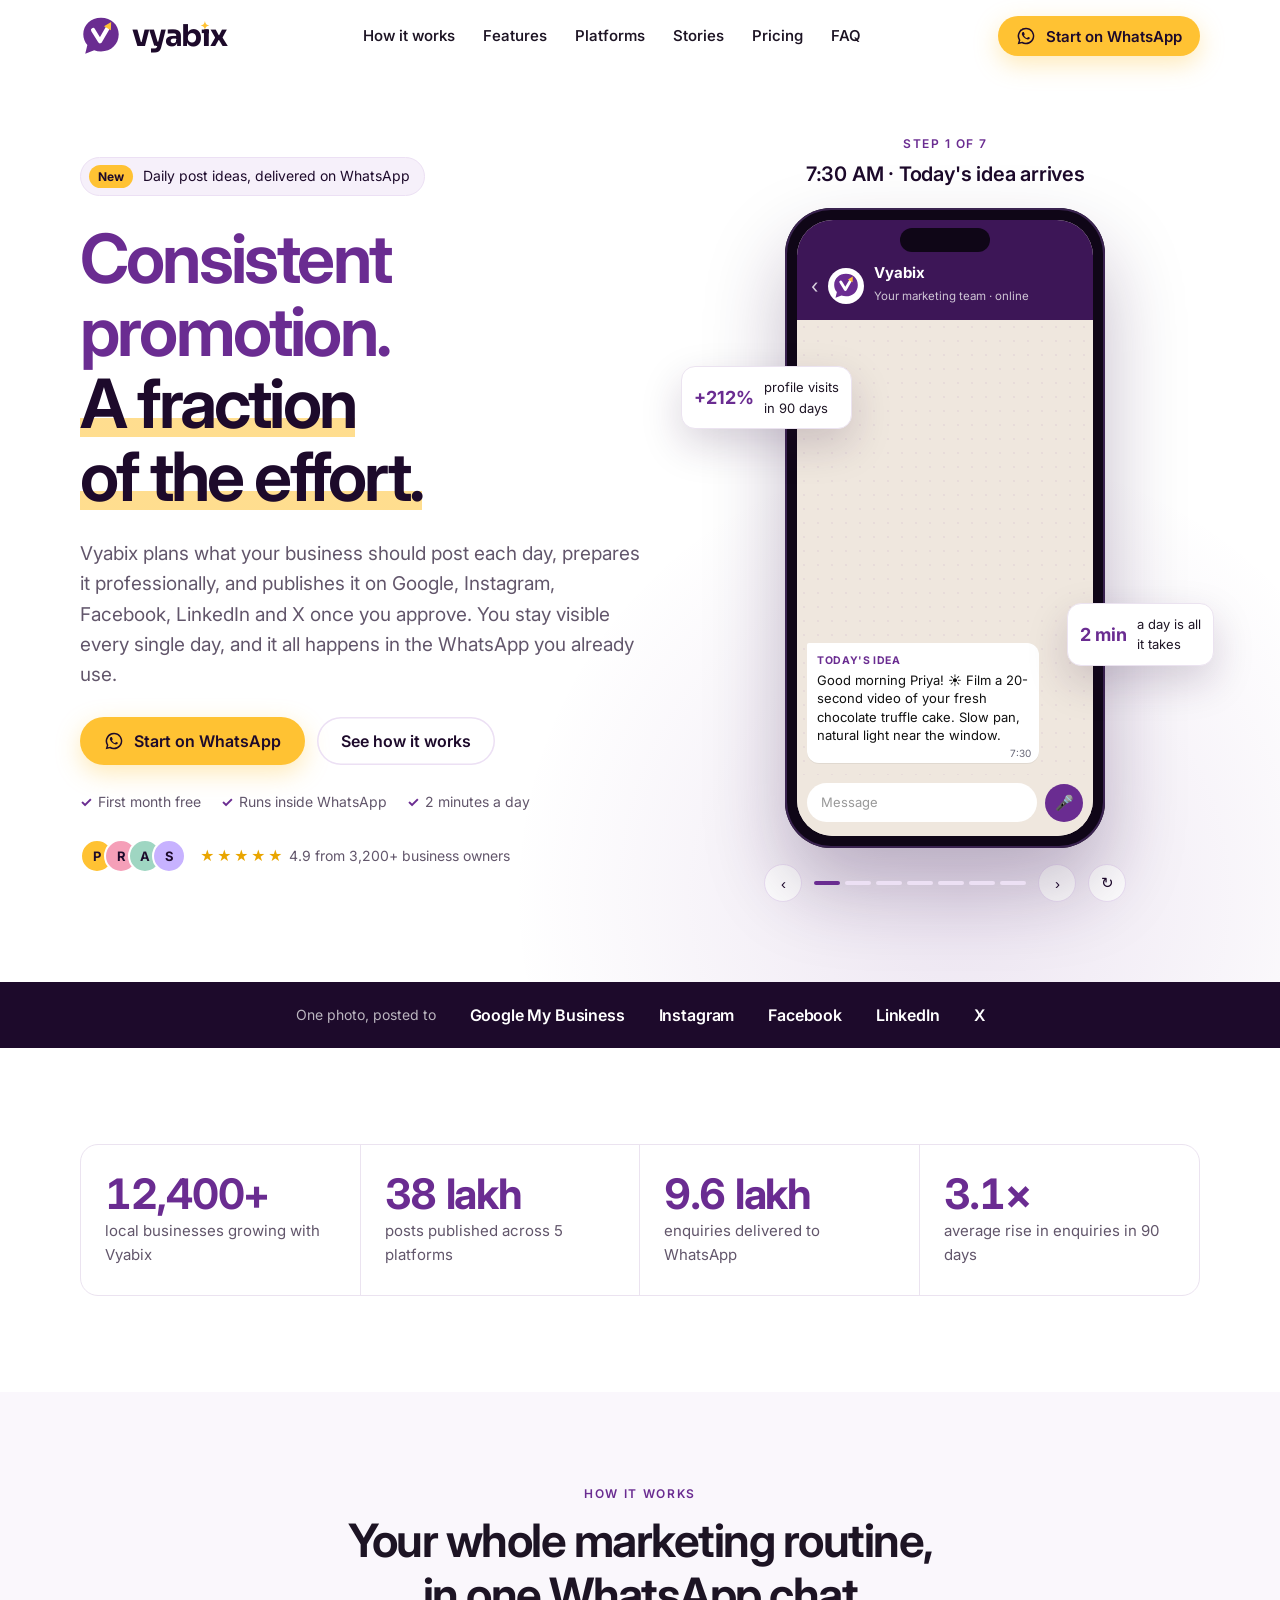
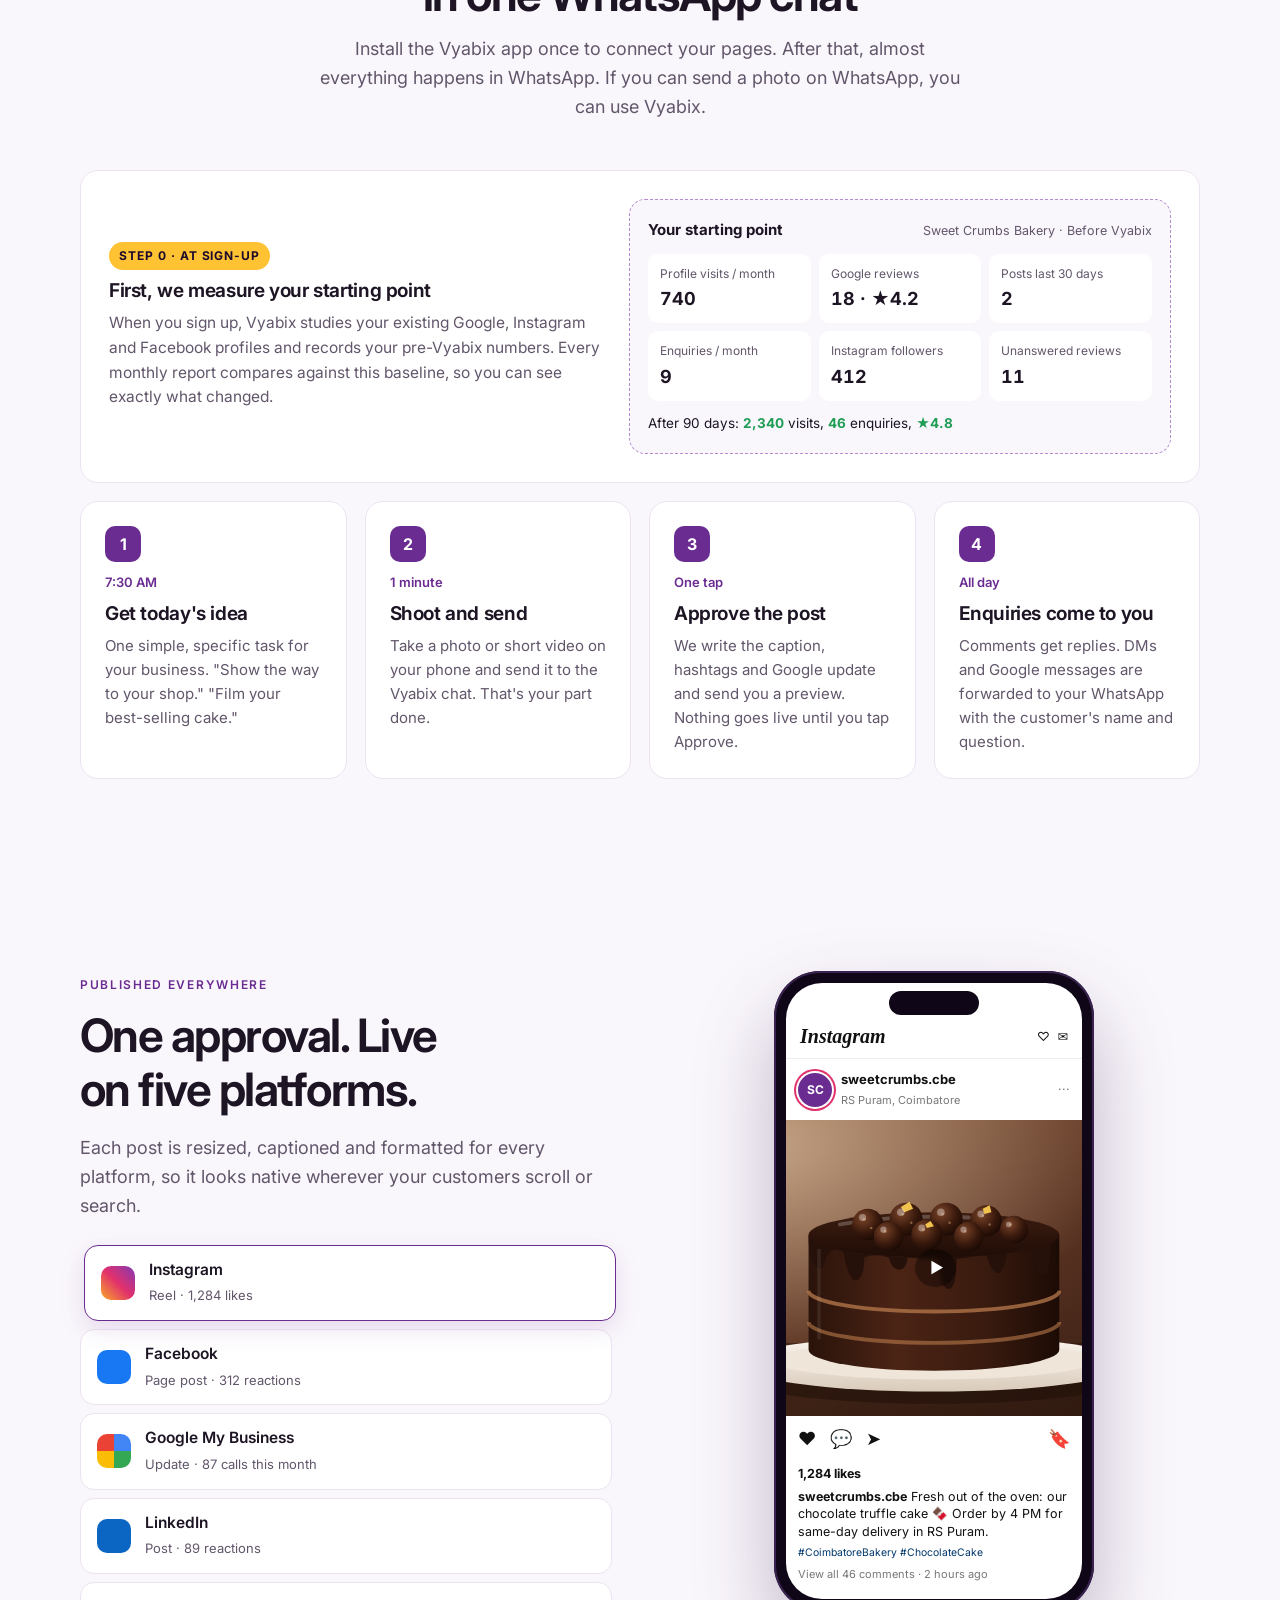
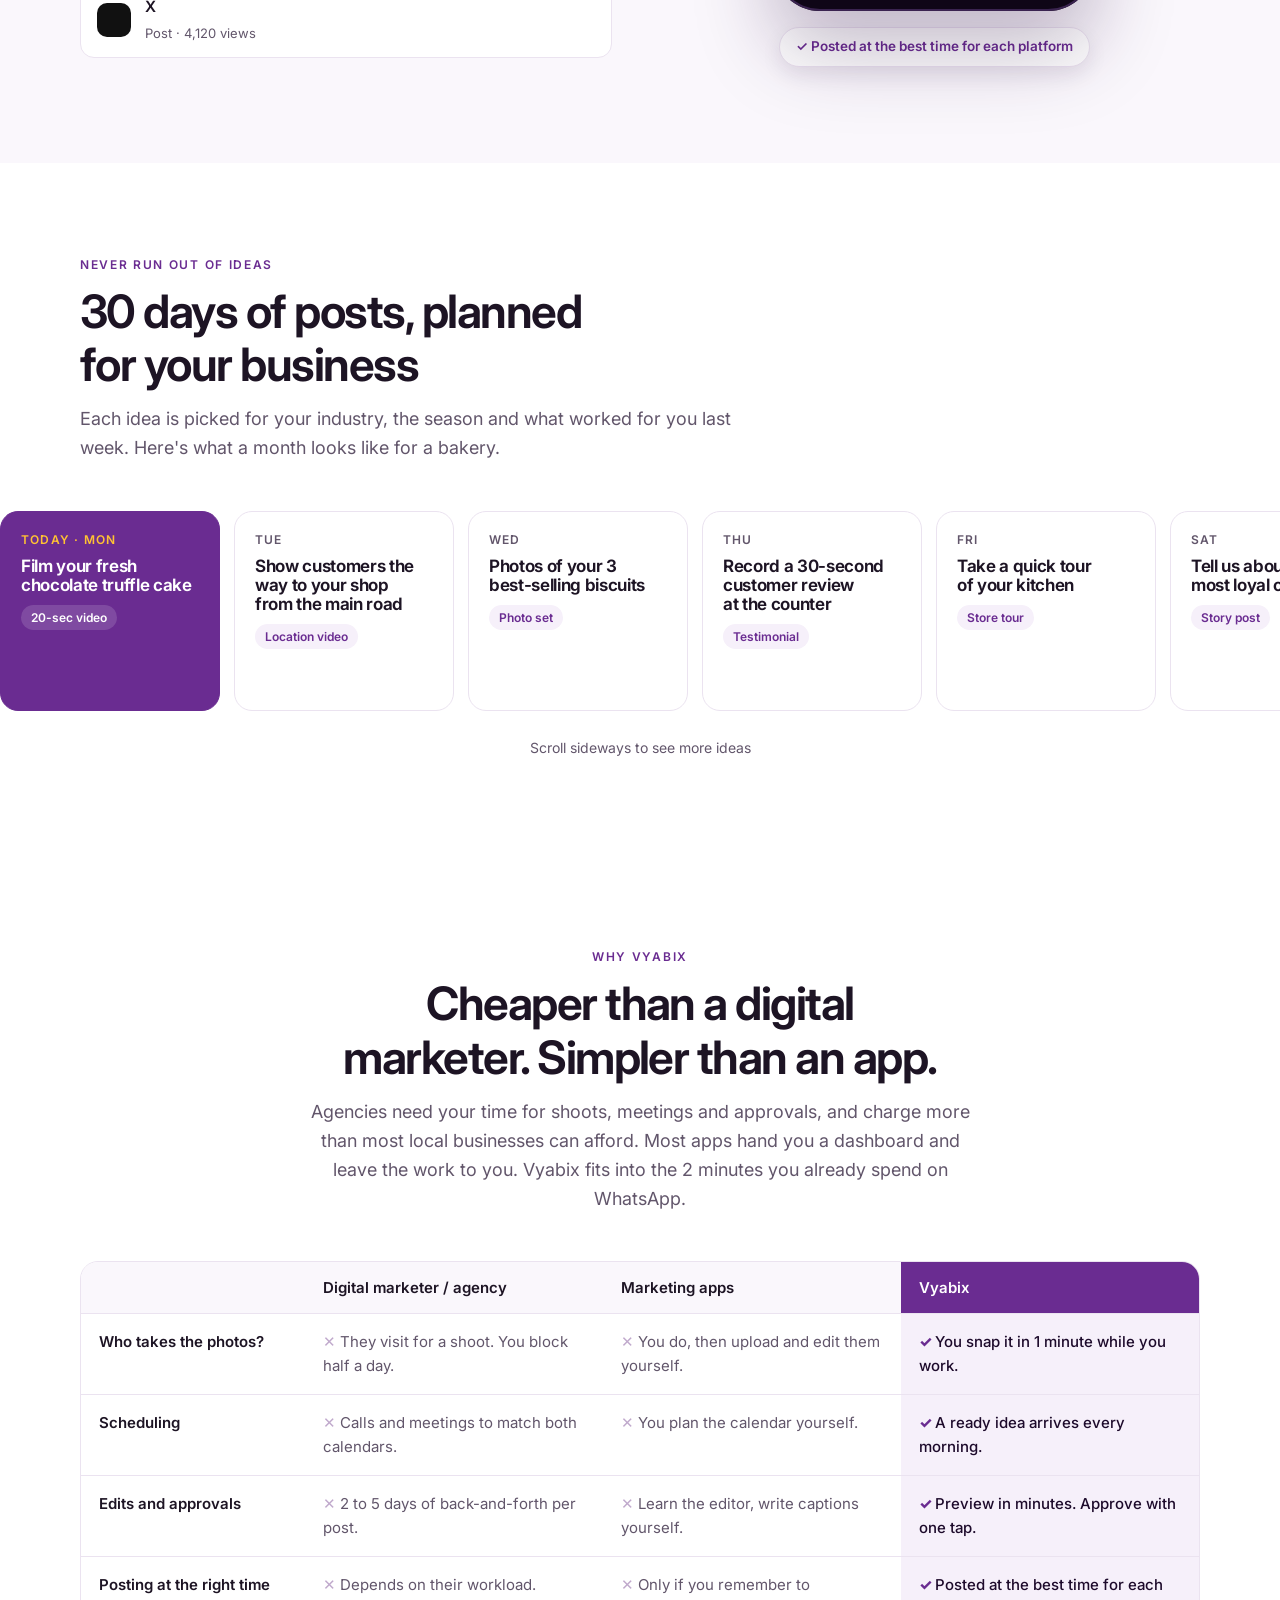
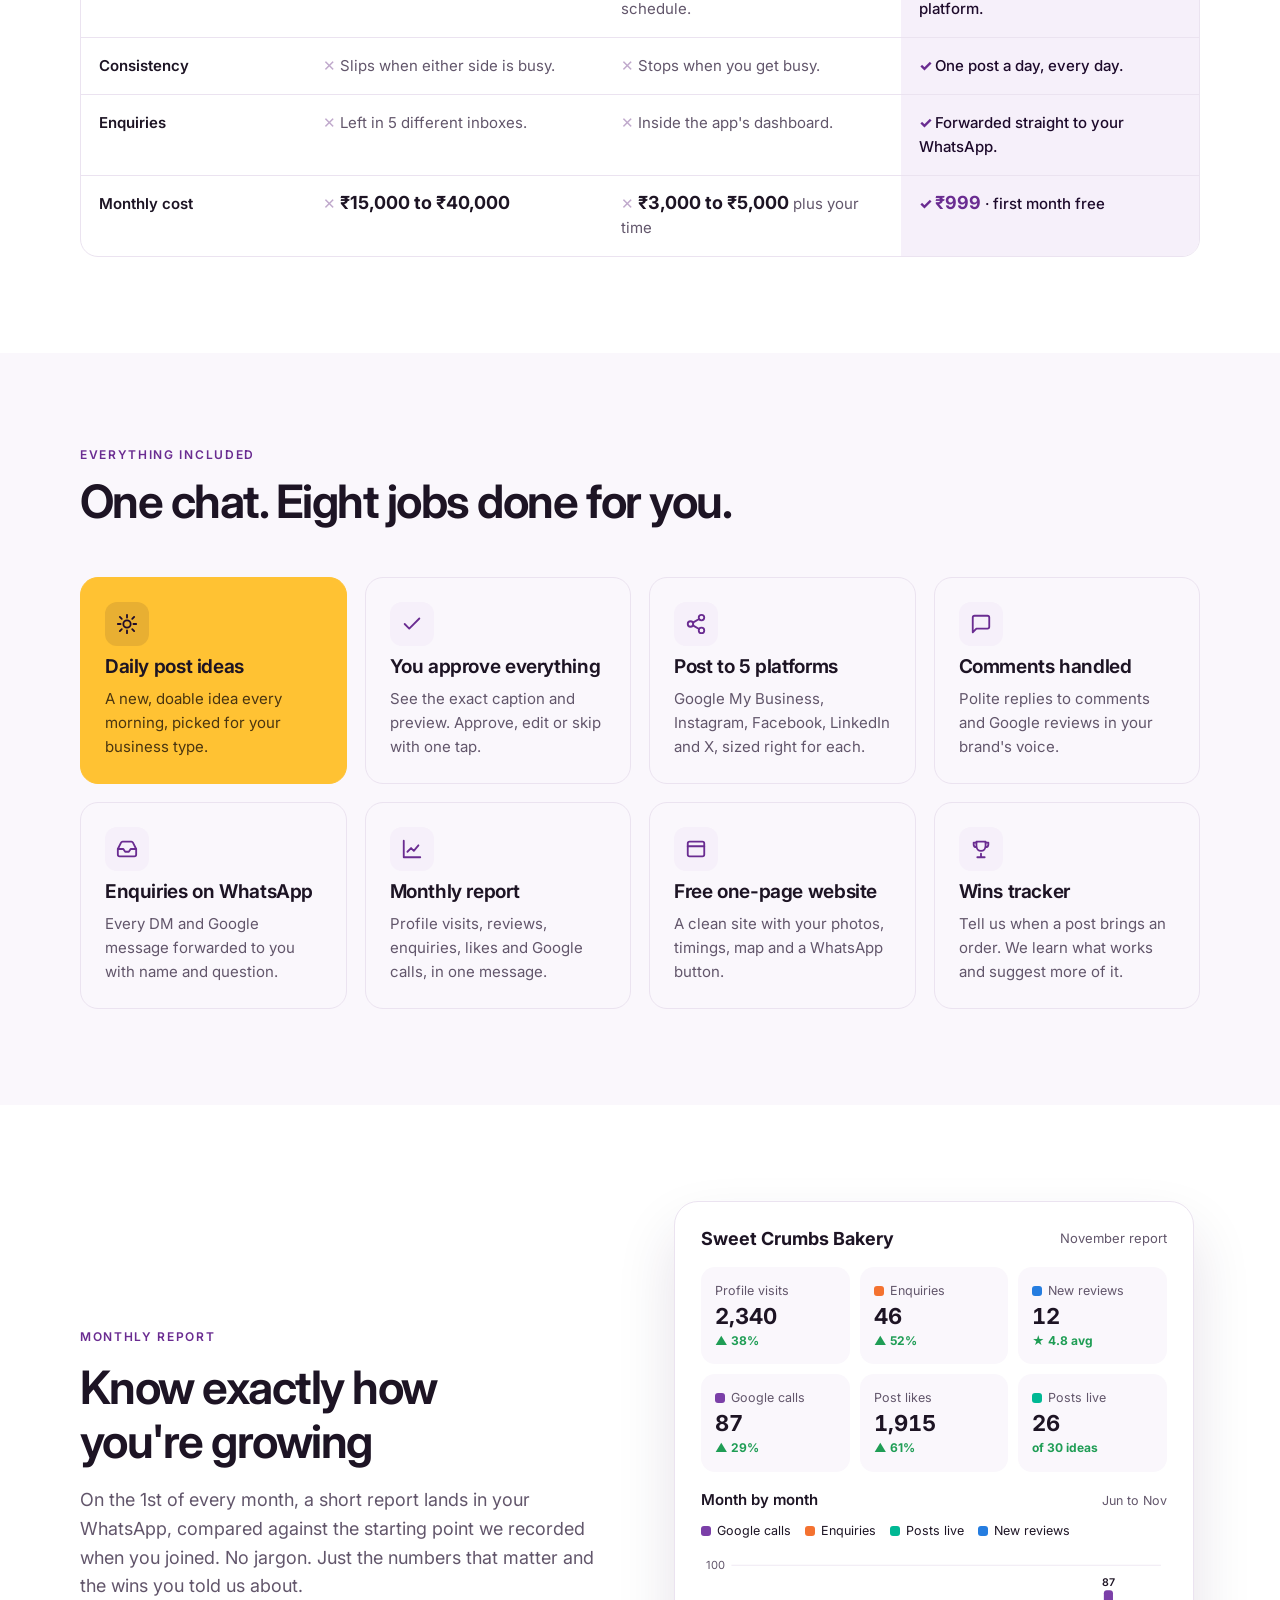
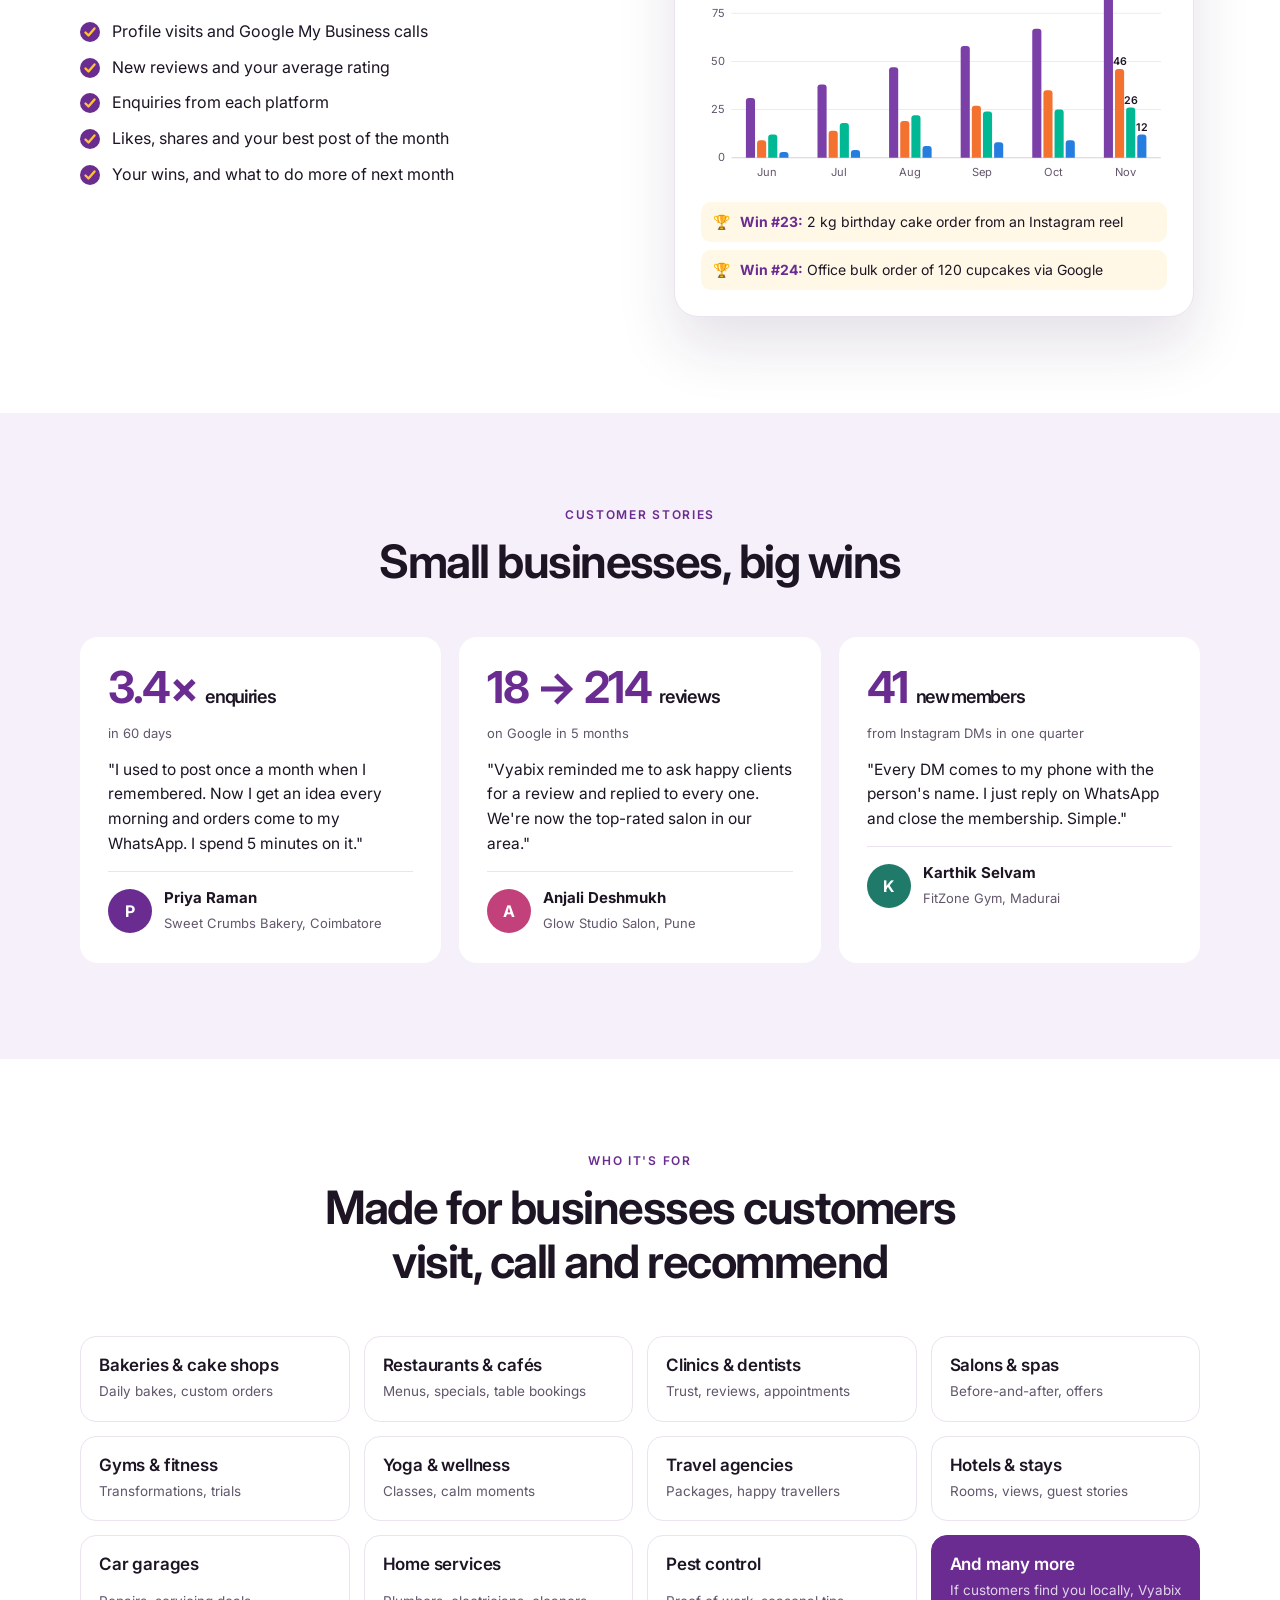
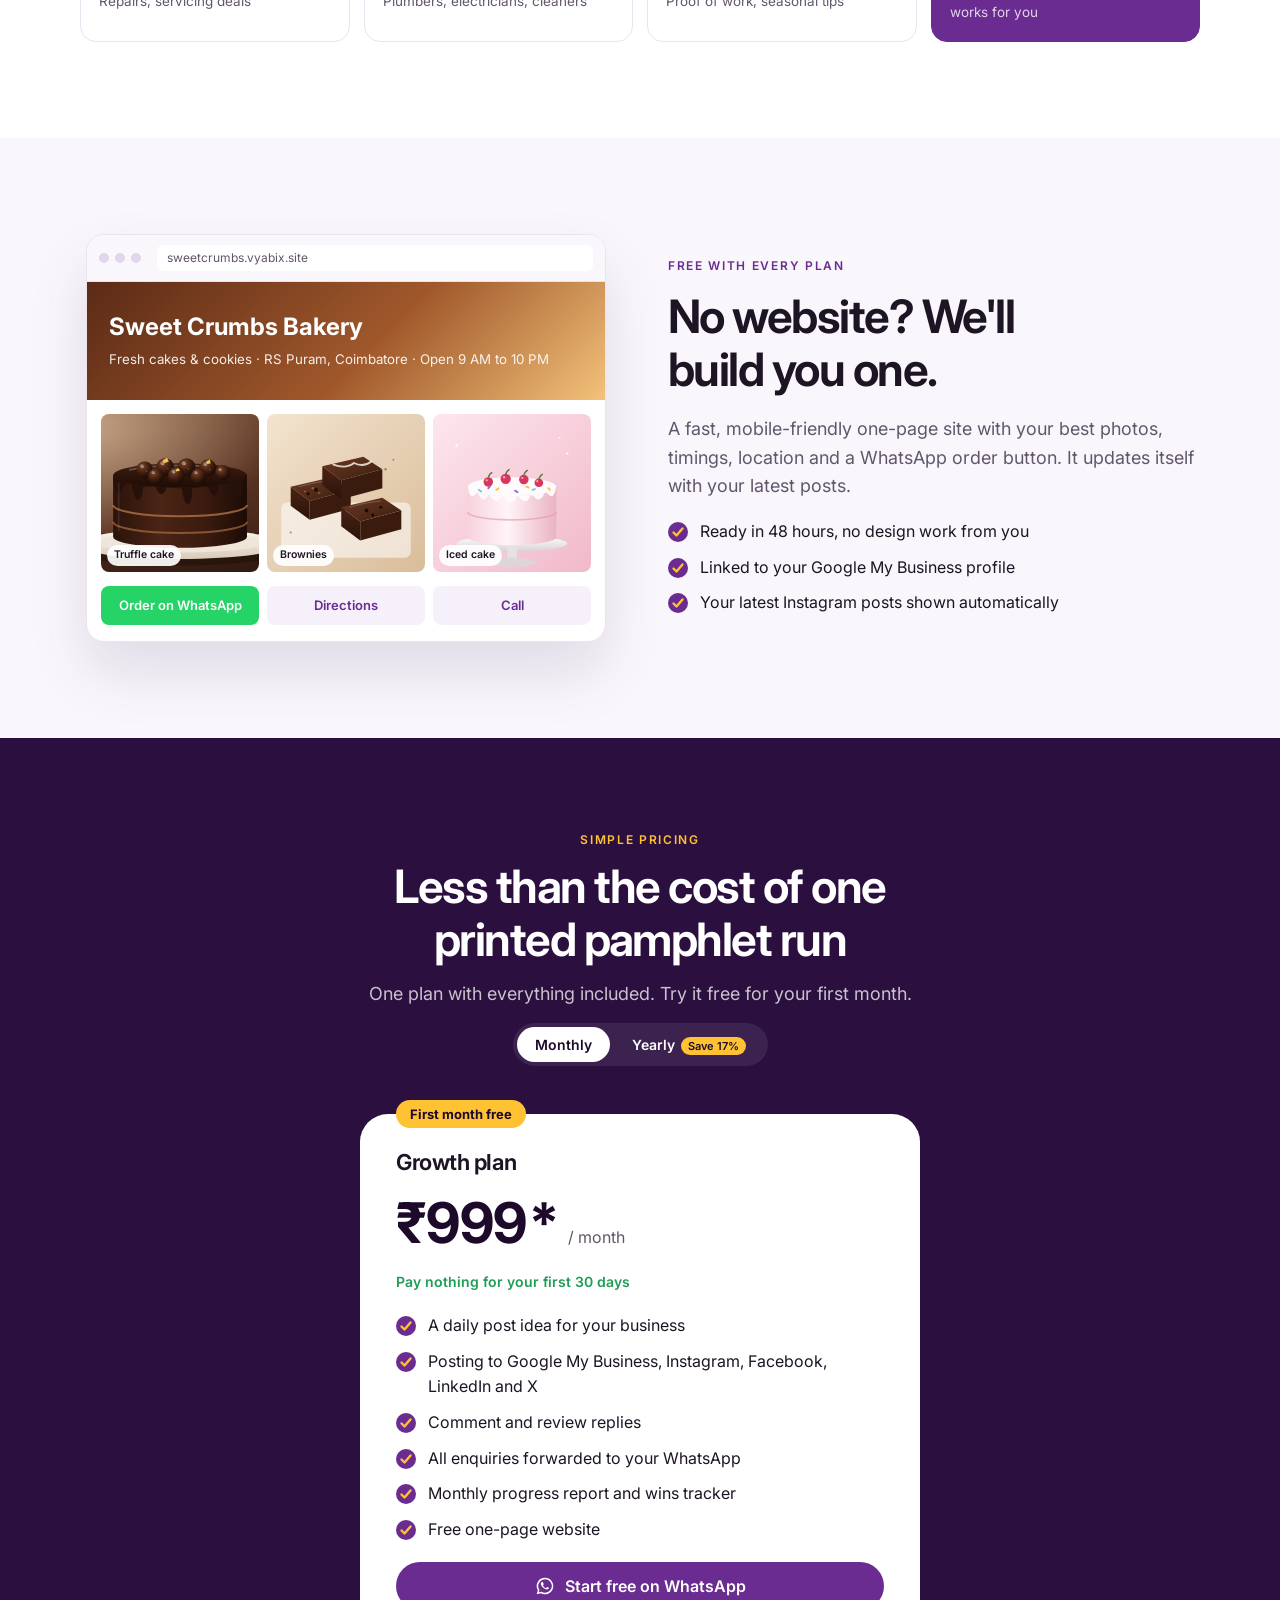
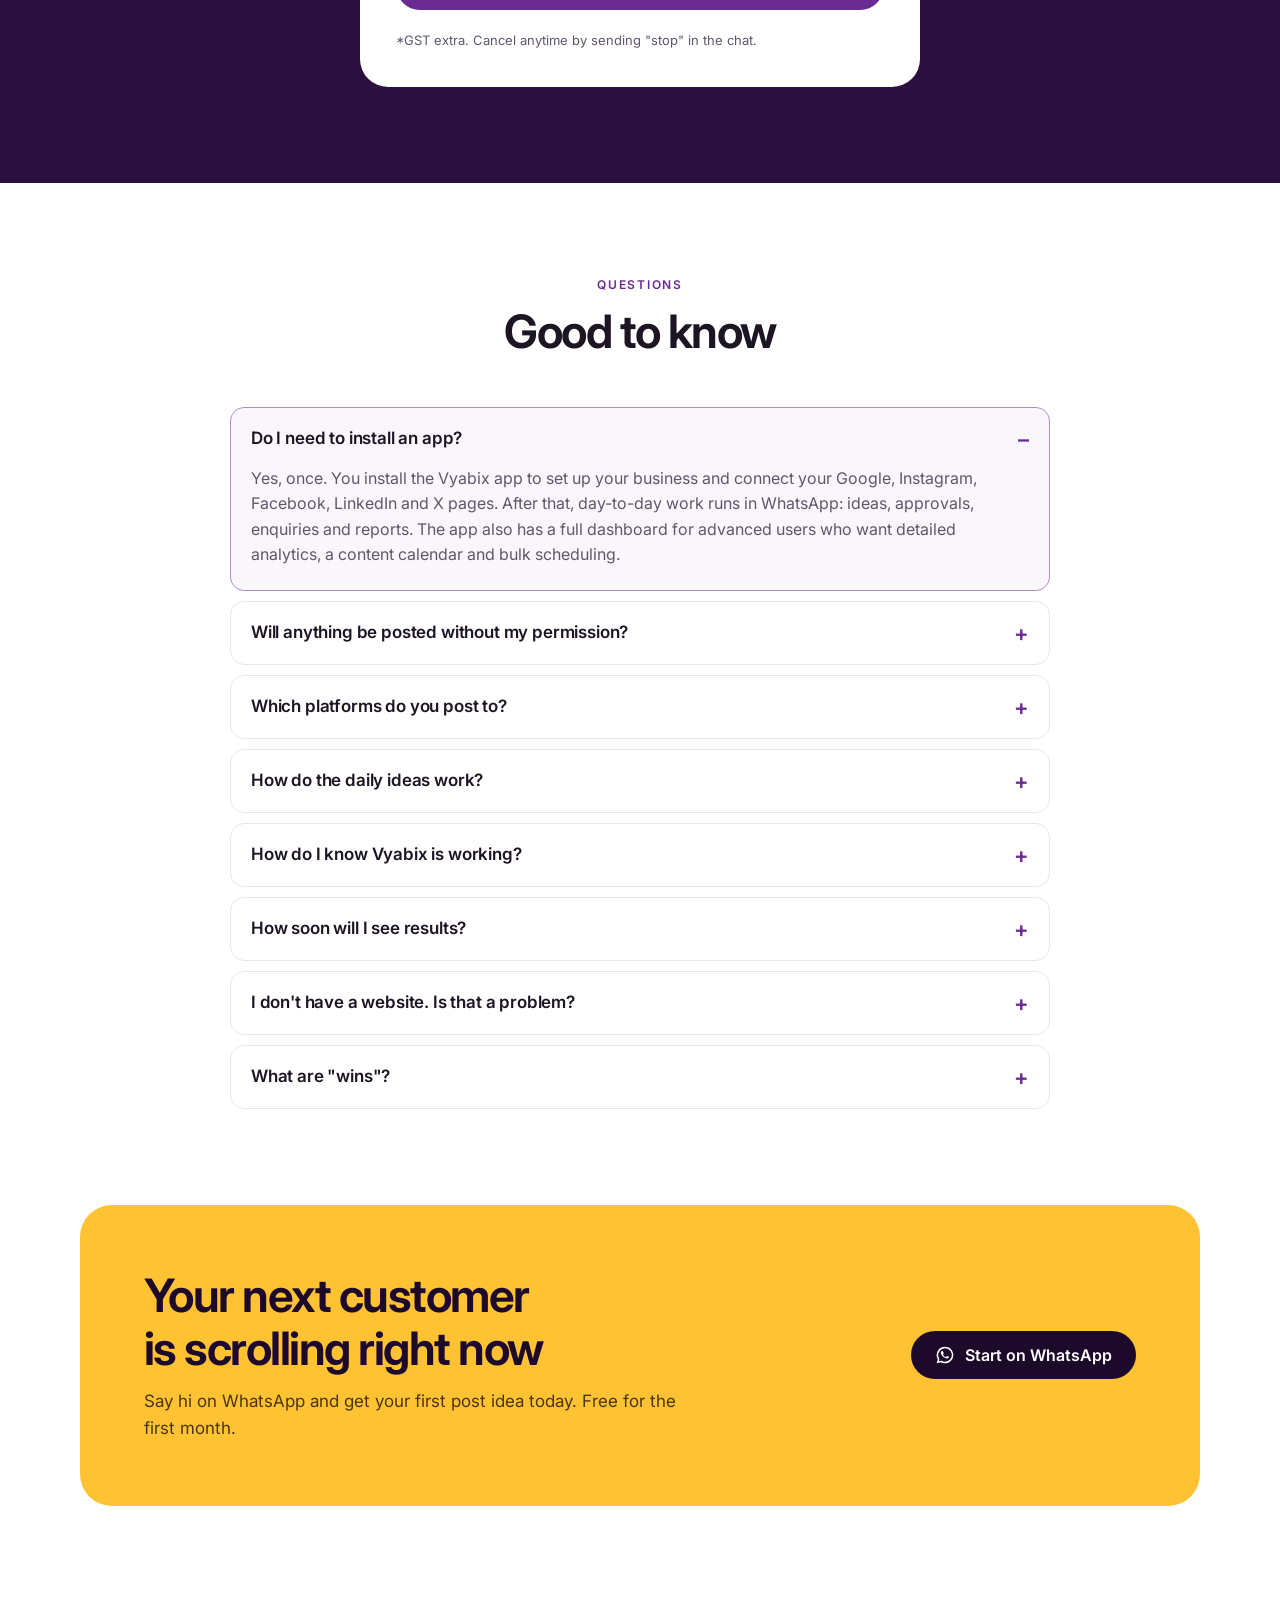
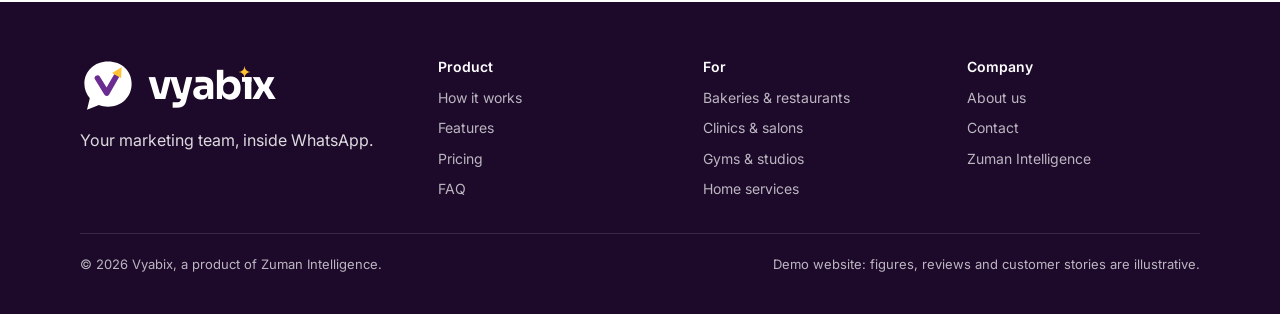
==== commit e1eae321: "Add WhatsApp number and starting-point step to Vyabix page Co-Authored-By: Claude Opus 5.5 <noreply@" ====
--- a/vyabix/index.html
+++ b/vyabix/index.html
@@ -476,6 +476,22 @@
 [hidden],.pv[hidden]{display:none!important}
 .hero h1{color:var(--plum)}
 .hero h1 em{color:var(--plum-ink)}
+
+.baseline{display:grid;grid-template-columns:1fr 1.1fr;gap:28px;align-items:center;background:#fff;border:1px solid var(--line);border-radius:var(--r);padding:28px;margin-bottom:18px}
+.bl-txt{display:grid;gap:10px}
+.bl-tag{justify-self:start;font-size:12px;font-weight:700;letter-spacing:.08em;text-transform:uppercase;color:var(--plum-ink);background:var(--mango);padding:4px 10px;border-radius:999px}
+.bl-txt p{color:var(--muted);font-size:15.5px}
+.bl-card{background:var(--soft);border:1px dashed var(--plum-300);border-radius:16px;padding:18px;display:grid;gap:12px}
+.bl-head{display:flex;justify-content:space-between;gap:10px;flex-wrap:wrap;align-items:baseline}
+.bl-head strong{font-size:15px}
+.bl-head span{font-size:12.5px;color:var(--muted)}
+.bl-grid{display:grid;grid-template-columns:repeat(3,1fr);gap:8px}
+.bl-grid div{background:#fff;border-radius:10px;padding:10px 12px;display:grid;gap:2px}
+.bl-grid small{font-size:12px;color:var(--muted)}
+.bl-grid b{font-size:18px;font-weight:700;font-variant-numeric:tabular-nums}
+.bl-foot{font-size:13.5px;color:var(--fg)}
+.bl-foot b{color:var(--ok)}
+@media (max-width:860px){.baseline{grid-template-columns:1fr;padding:20px}.bl-grid{grid-template-columns:1fr 1fr}}
 body{margin:0}img{max-width:100%}\n</style>
 </head>
 <body>
@@ -563,6 +579,25 @@
       <span class="kicker">How it works</span>
       <h2>Your whole marketing routine, in one WhatsApp chat</h2>
       <p class="lead">Install the Vyabix app once to connect your pages. After that, almost everything happens in WhatsApp. If you can send a photo on WhatsApp, you can use Vyabix.</p>
+    </div>
+    <div class="baseline">
+      <div class="bl-txt">
+        <span class="bl-tag">Step 0 · At sign-up</span>
+        <h3>First, we measure your starting point</h3>
+        <p>When you sign up, Vyabix studies your existing Google, Instagram and Facebook profiles and records your pre-Vyabix numbers. Every monthly report compares against this baseline, so you can see exactly what changed.</p>
+      </div>
+      <div class="bl-card" aria-label="Sample starting-point report">
+        <div class="bl-head"><strong>Your starting point</strong><span>Sweet Crumbs Bakery · Before Vyabix</span></div>
+        <div class="bl-grid">
+          <div><small>Profile visits / month</small><b>740</b></div>
+          <div><small>Google reviews</small><b>18 · ★4.2</b></div>
+          <div><small>Posts last 30 days</small><b>2</b></div>
+          <div><small>Enquiries / month</small><b>9</b></div>
+          <div><small>Instagram followers</small><b>412</b></div>
+          <div><small>Unanswered reviews</small><b>11</b></div>
+        </div>
+        <p class="bl-foot">After 90 days: <b>2,340</b> visits, <b>46</b> enquiries, <b>★4.8</b></p>
+      </div>
     </div>
     <div class="steps">
       <div class="step"><span class="n">1</span><span class="time">7:30 AM</span><h3>Get today's idea</h3><p>One simple, specific task for your business. "Show the way to your shop." "Film your best-selling cake."</p></div>
@@ -719,7 +754,7 @@
     <div class="txt">
       <span class="kicker">Monthly report</span>
       <h2>Know exactly how you're growing</h2>
-      <p class="lead">On the 1st of every month, a short report lands in your WhatsApp. No jargon. Just the numbers that matter and the wins you told us about.</p>
+      <p class="lead">On the 1st of every month, a short report lands in your WhatsApp, compared against the starting point we recorded when you joined. No jargon. Just the numbers that matter and the wins you told us about.</p>
       <ul class="checks">
         <li>Profile visits and Google My Business calls</li>
         <li>New reviews and your average rating</li>
@@ -866,6 +901,7 @@
       <details><summary>Will anything be posted without my permission?</summary><p>Never. Every post is sent to you as a preview first. It goes live only after you tap Approve. You can also edit the caption or skip the idea.</p></details>
       <details><summary>Which platforms do you post to?</summary><p>Google My Business, Instagram, Facebook, LinkedIn and X. You can switch any of them off by sending a message.</p></details>
       <details><summary>How do the daily ideas work?</summary><p>Each morning we send one simple task based on your industry, the season, upcoming festivals and what got the most enquiries for you recently. It takes 1 to 2 minutes to do.</p></details>
+      <details><summary>How do I know Vyabix is working?</summary><p>At sign-up we study your existing profiles and record your starting numbers: profile visits, reviews and rating, posting frequency, followers and enquiries. Every monthly report shows your growth against that baseline.</p></details>
       <details><summary>How soon will I see results?</summary><p>Most businesses see more profile visits in the first 2 weeks and a steady rise in enquiries within 30 to 60 days of posting regularly.</p></details>
       <details><summary>I don't have a website. Is that a problem?</summary><p>Not at all. Every plan includes a free one-page website with your photos, timings, map and a WhatsApp order button.</p></details>
       <details><summary>What are "wins"?</summary><p>When a post brings you an order, booking or call, just tell us in the chat. We record it, show it in your monthly report and suggest more ideas like the ones that worked.</p></details>
@@ -901,12 +937,9 @@
 <script>
 (function(){
   /* WhatsApp CTA: replace the number with the real business number */
-  /* Set WA_NUMBER (country code + number, digits only, e.g. "919876543210") to open WhatsApp directly.
-     While it is empty, the buttons go to the Zuman contact form instead. */
-  var WA_NUMBER = "";
-  var waHref = WA_NUMBER ? "https://wa.me/" + WA_NUMBER + "?text=" + encodeURIComponent("Hi Vyabix, I want to grow my business")
-                         : "../contact.html?topic=Vyabix%20early%20access";
-  document.querySelectorAll('.wa-link').forEach(function(a){ a.href = waHref; if(!WA_NUMBER){ a.removeAttribute('target'); } });
+  var WA_NUMBER = "919597639777";
+  var waHref = "https://wa.me/" + WA_NUMBER + "?text=" + encodeURIComponent("Hi Vyabix, I want to grow my business");
+  document.querySelectorAll('.wa-link').forEach(function(a){ a.href = waHref; });
 
   /* nav background on scroll */
   var nav = document.getElementById('nav');
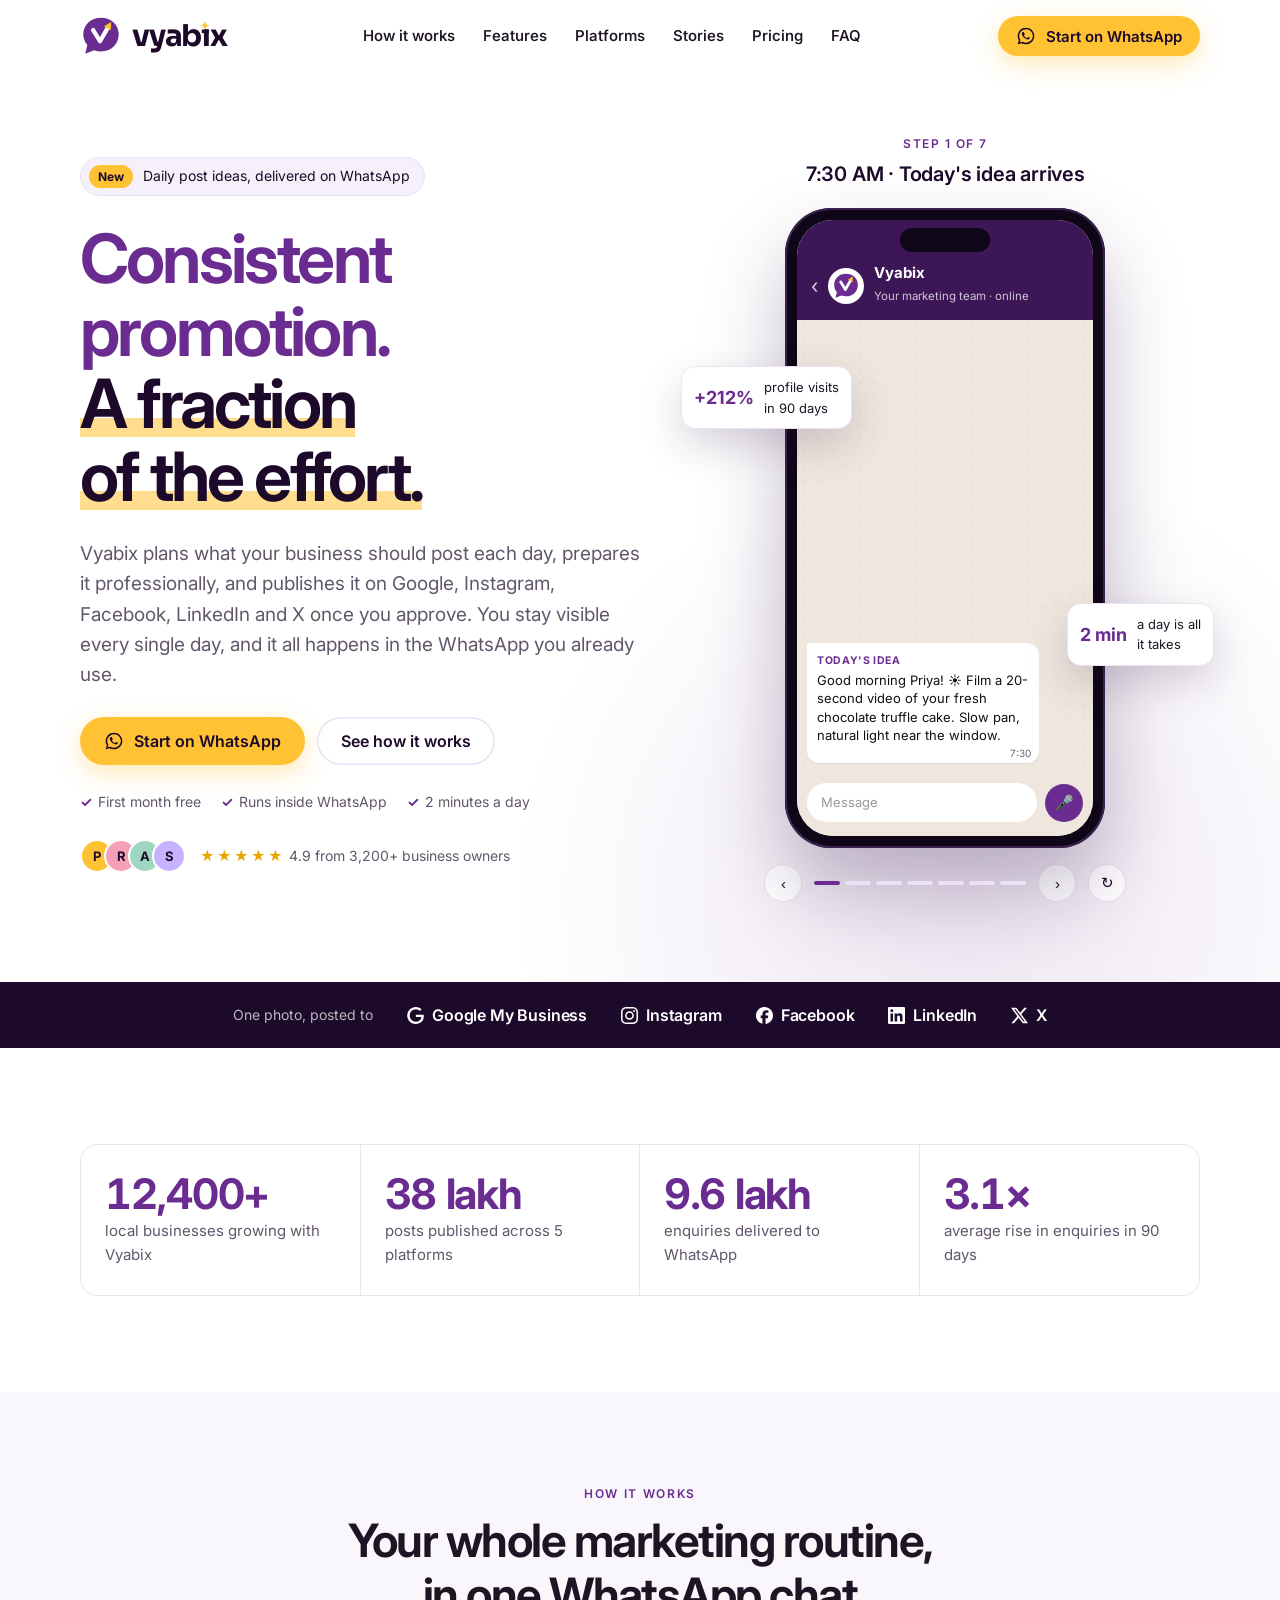
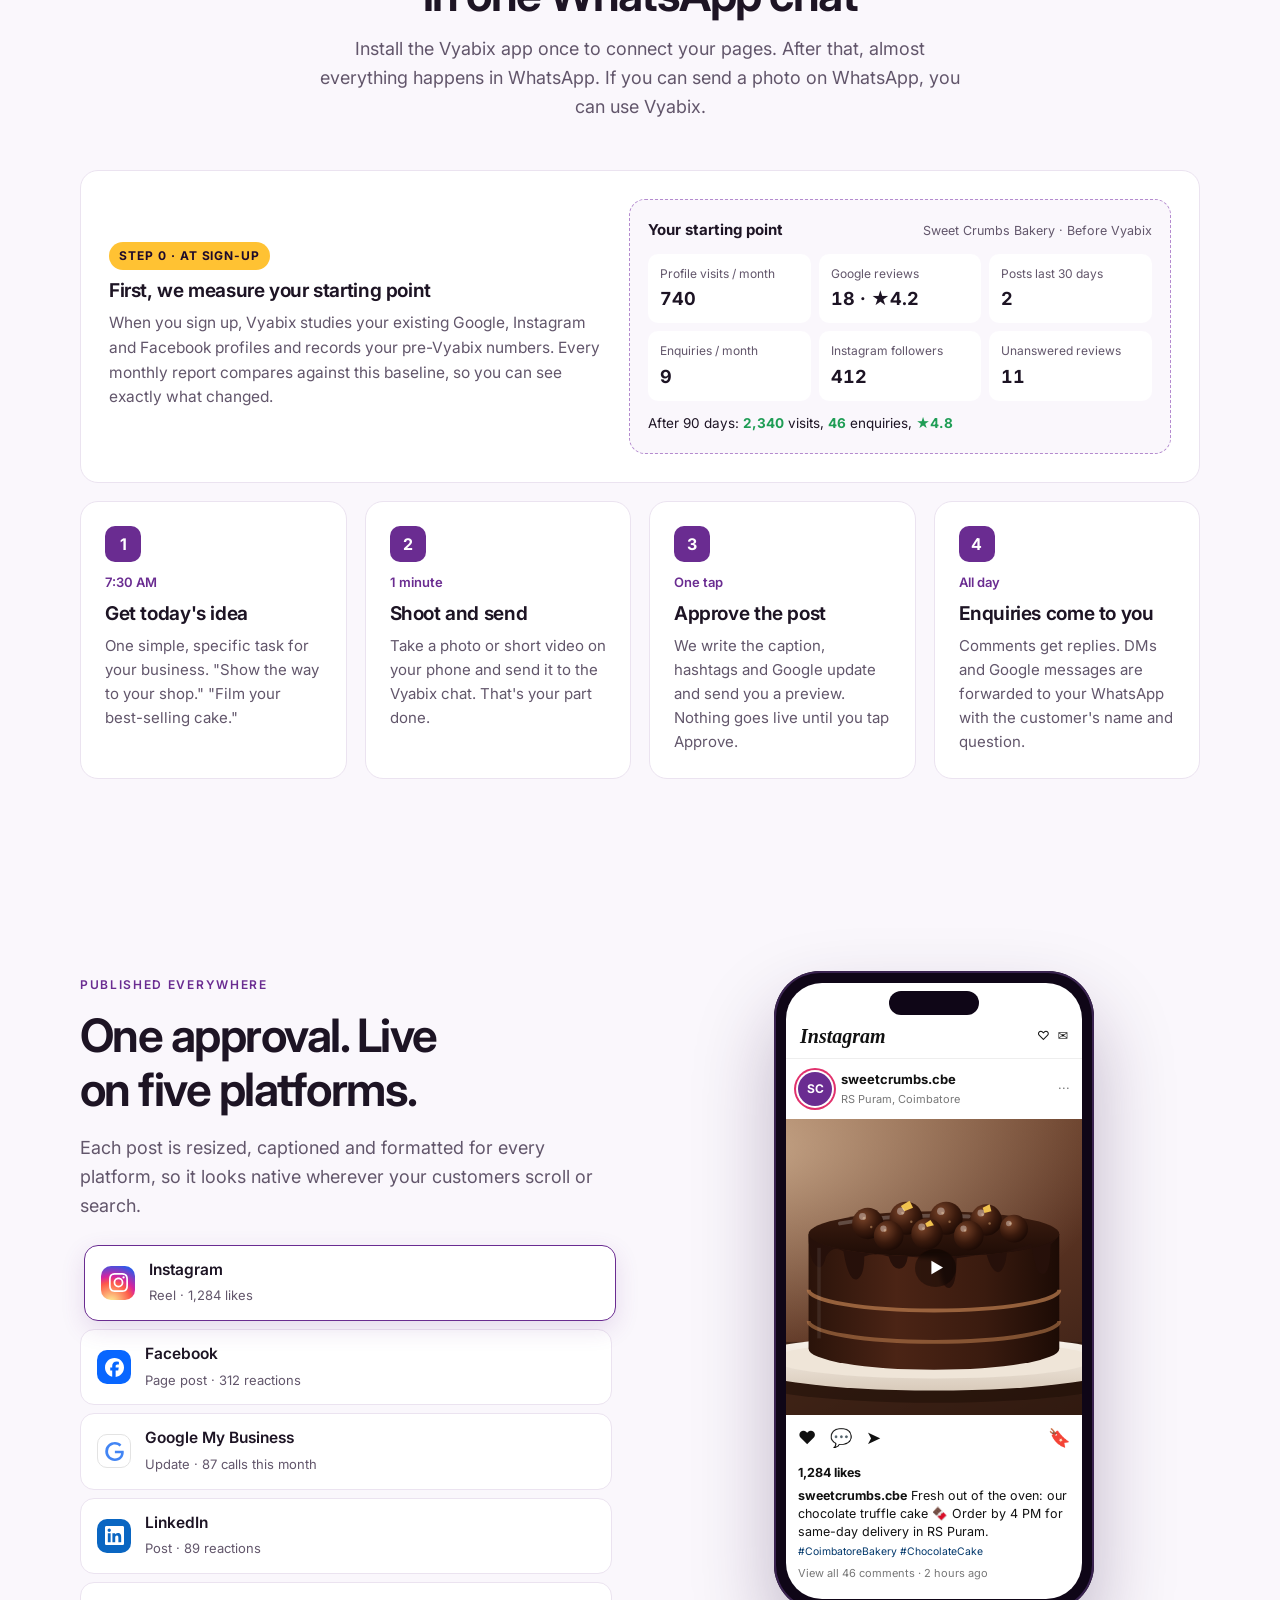
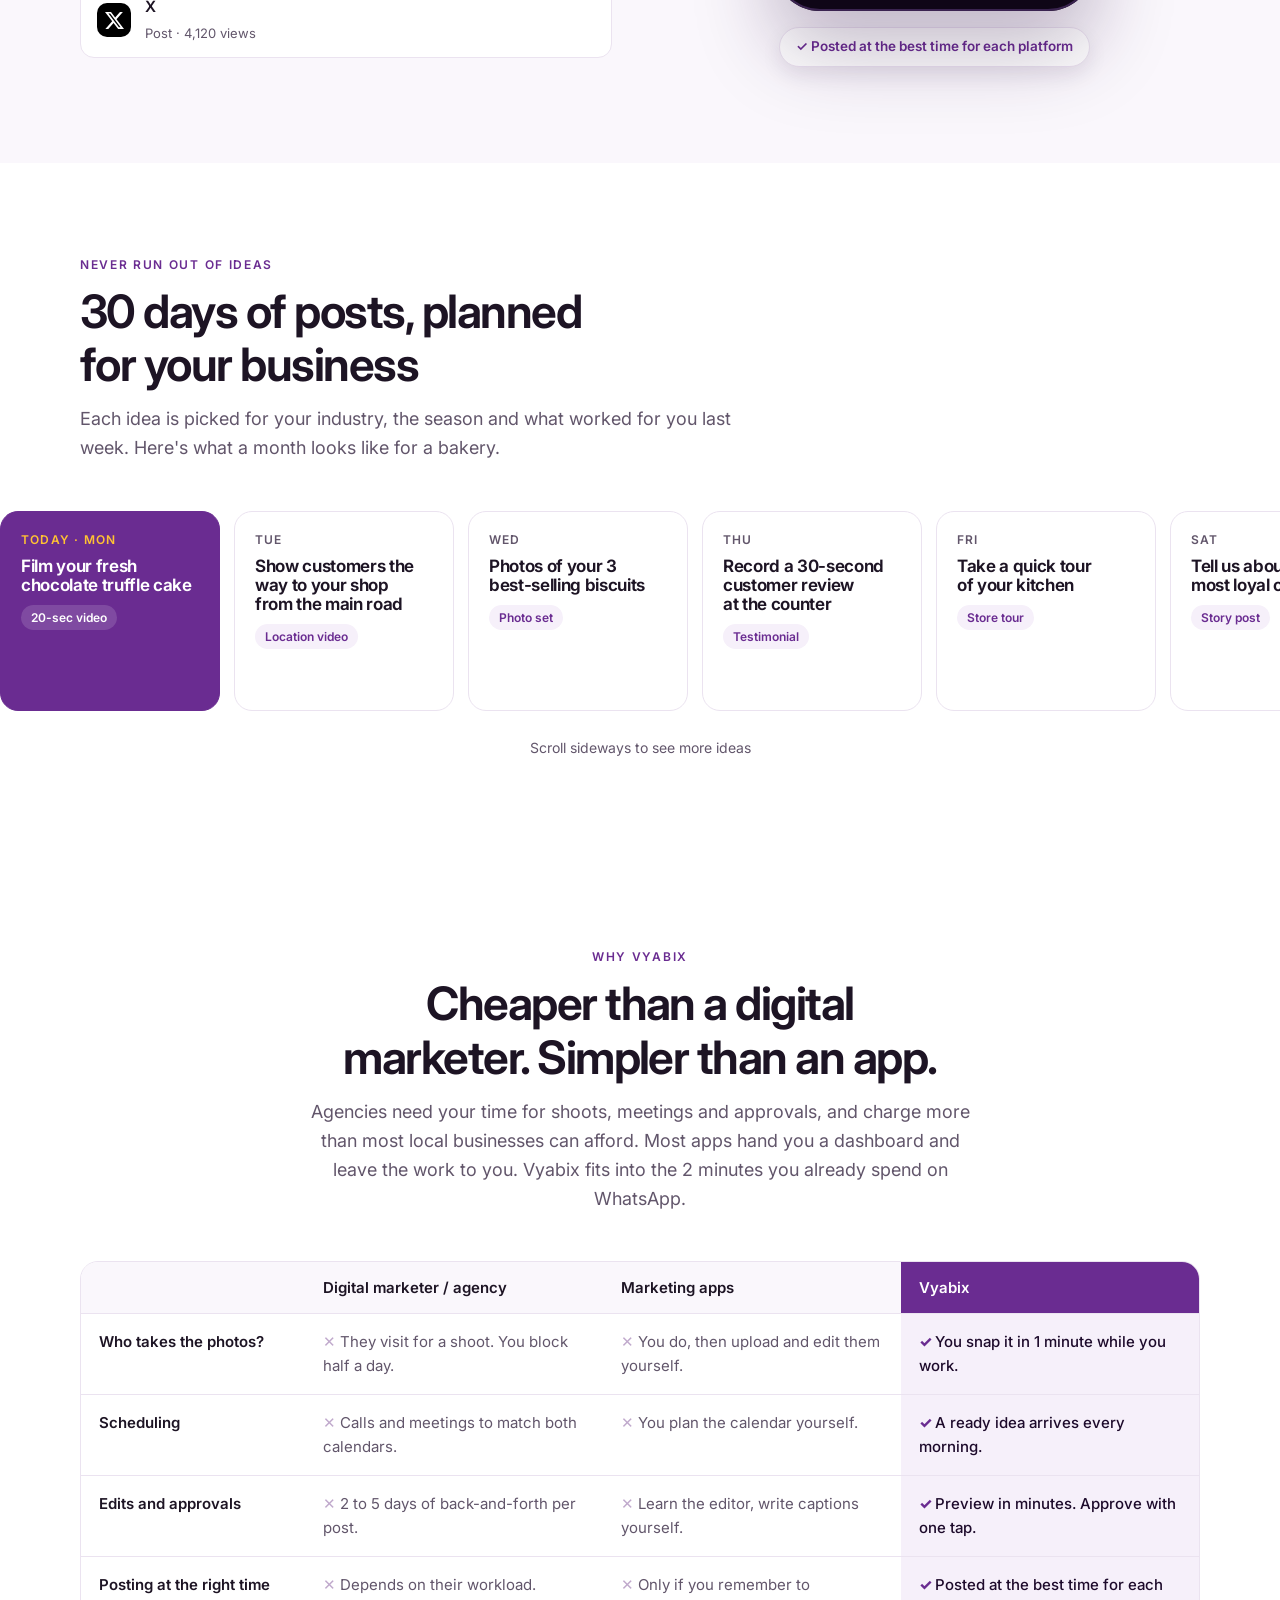
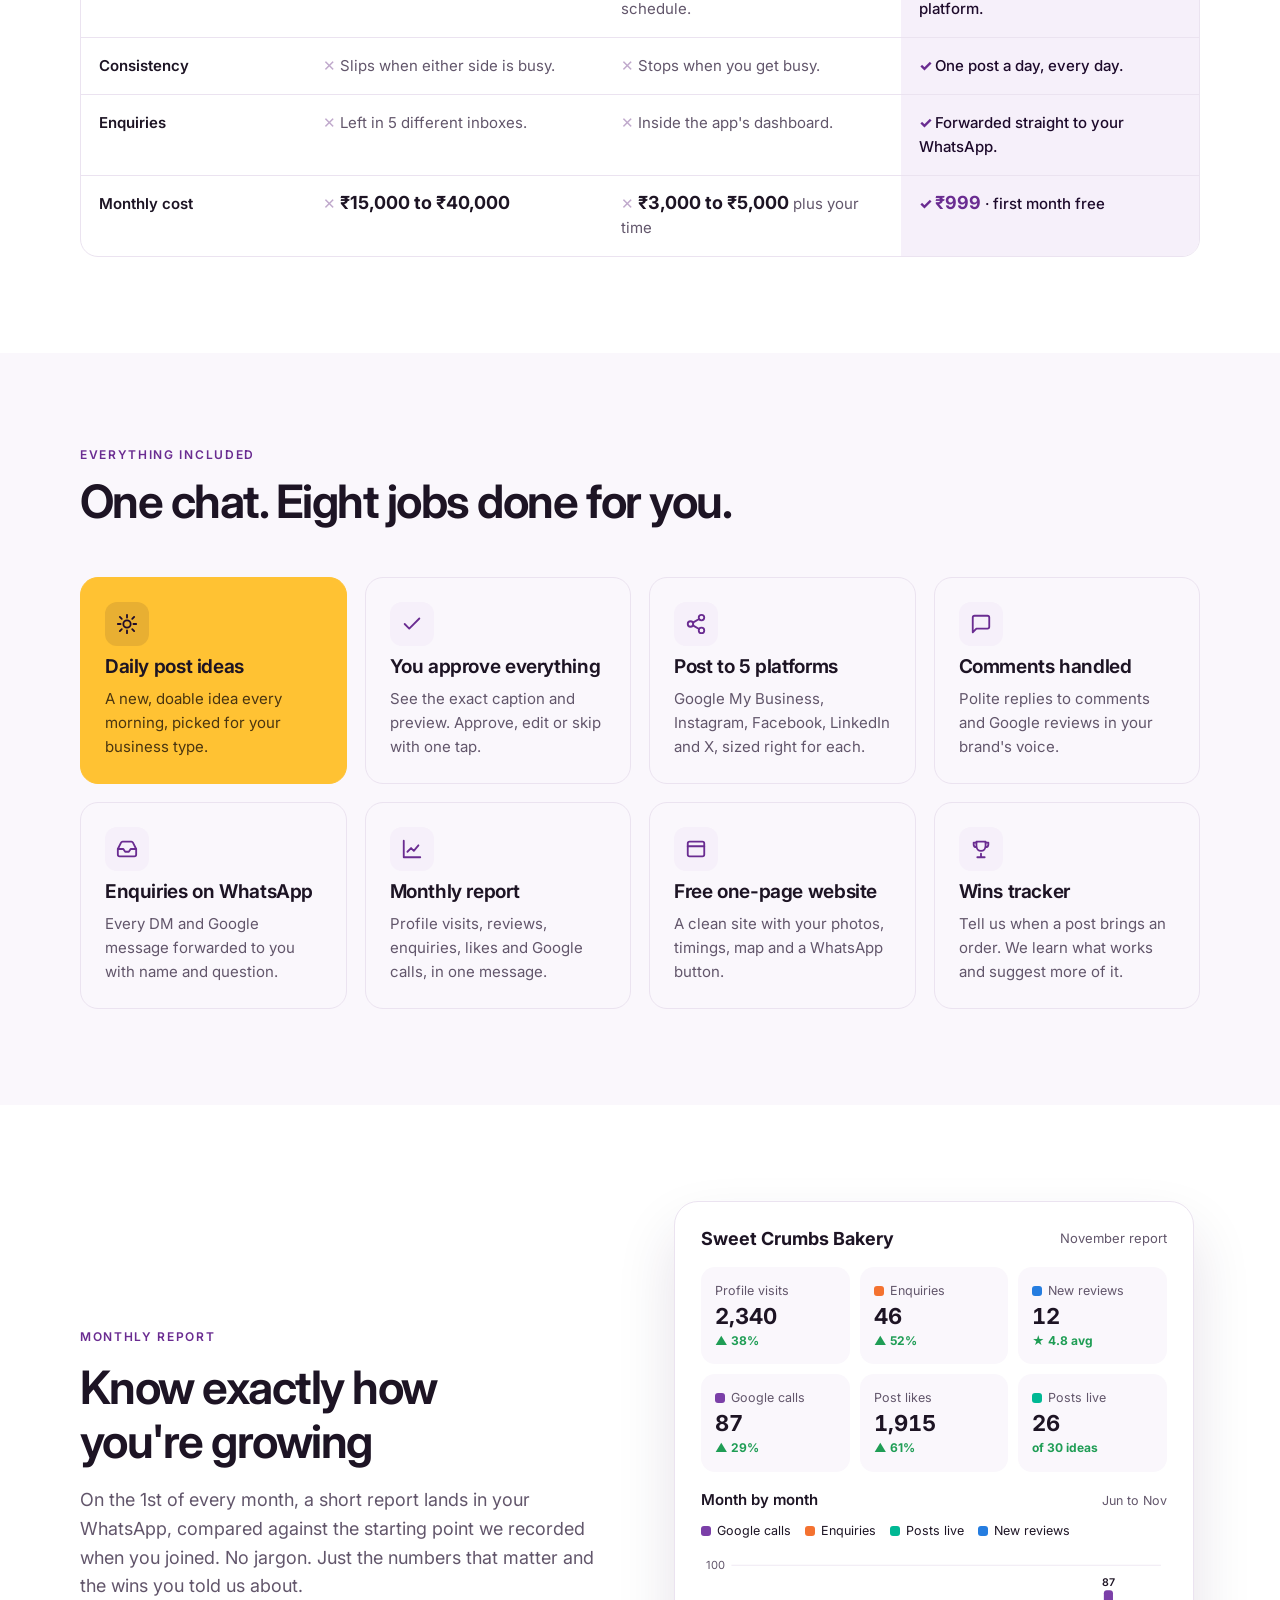
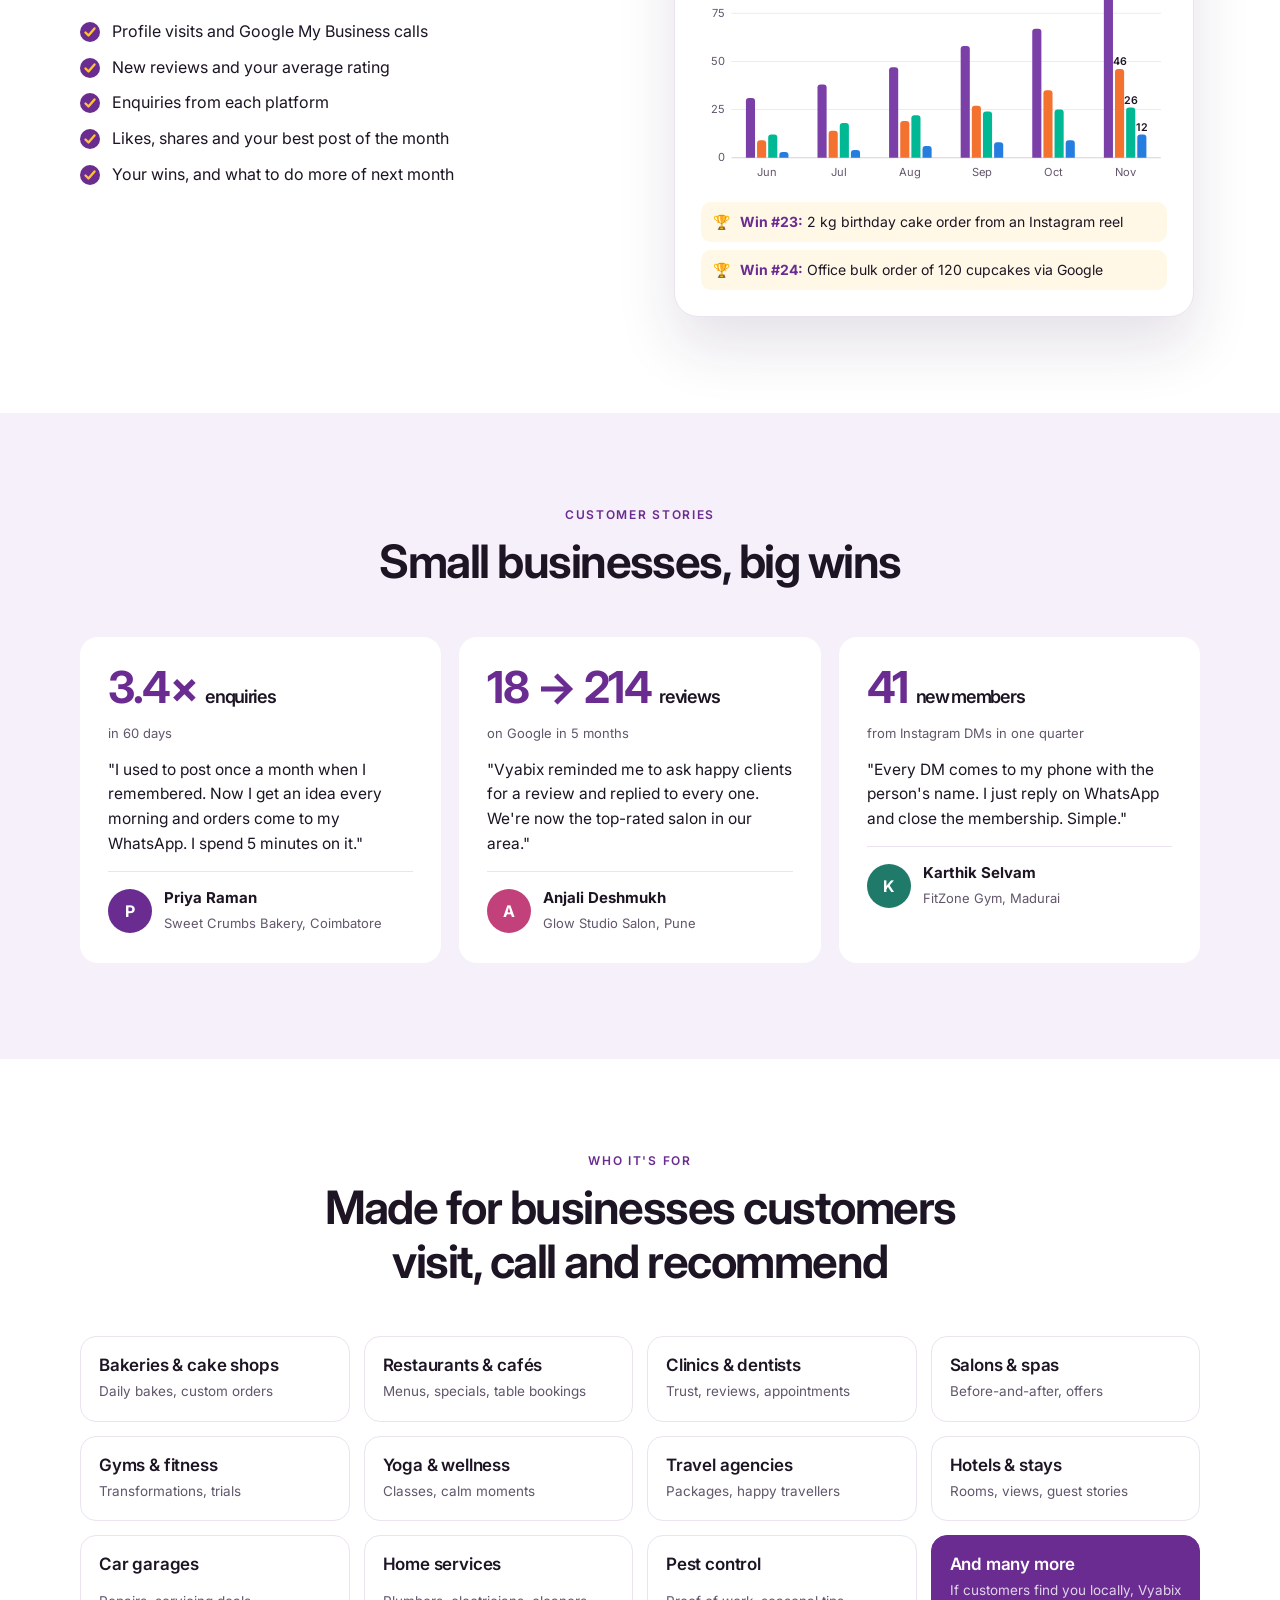
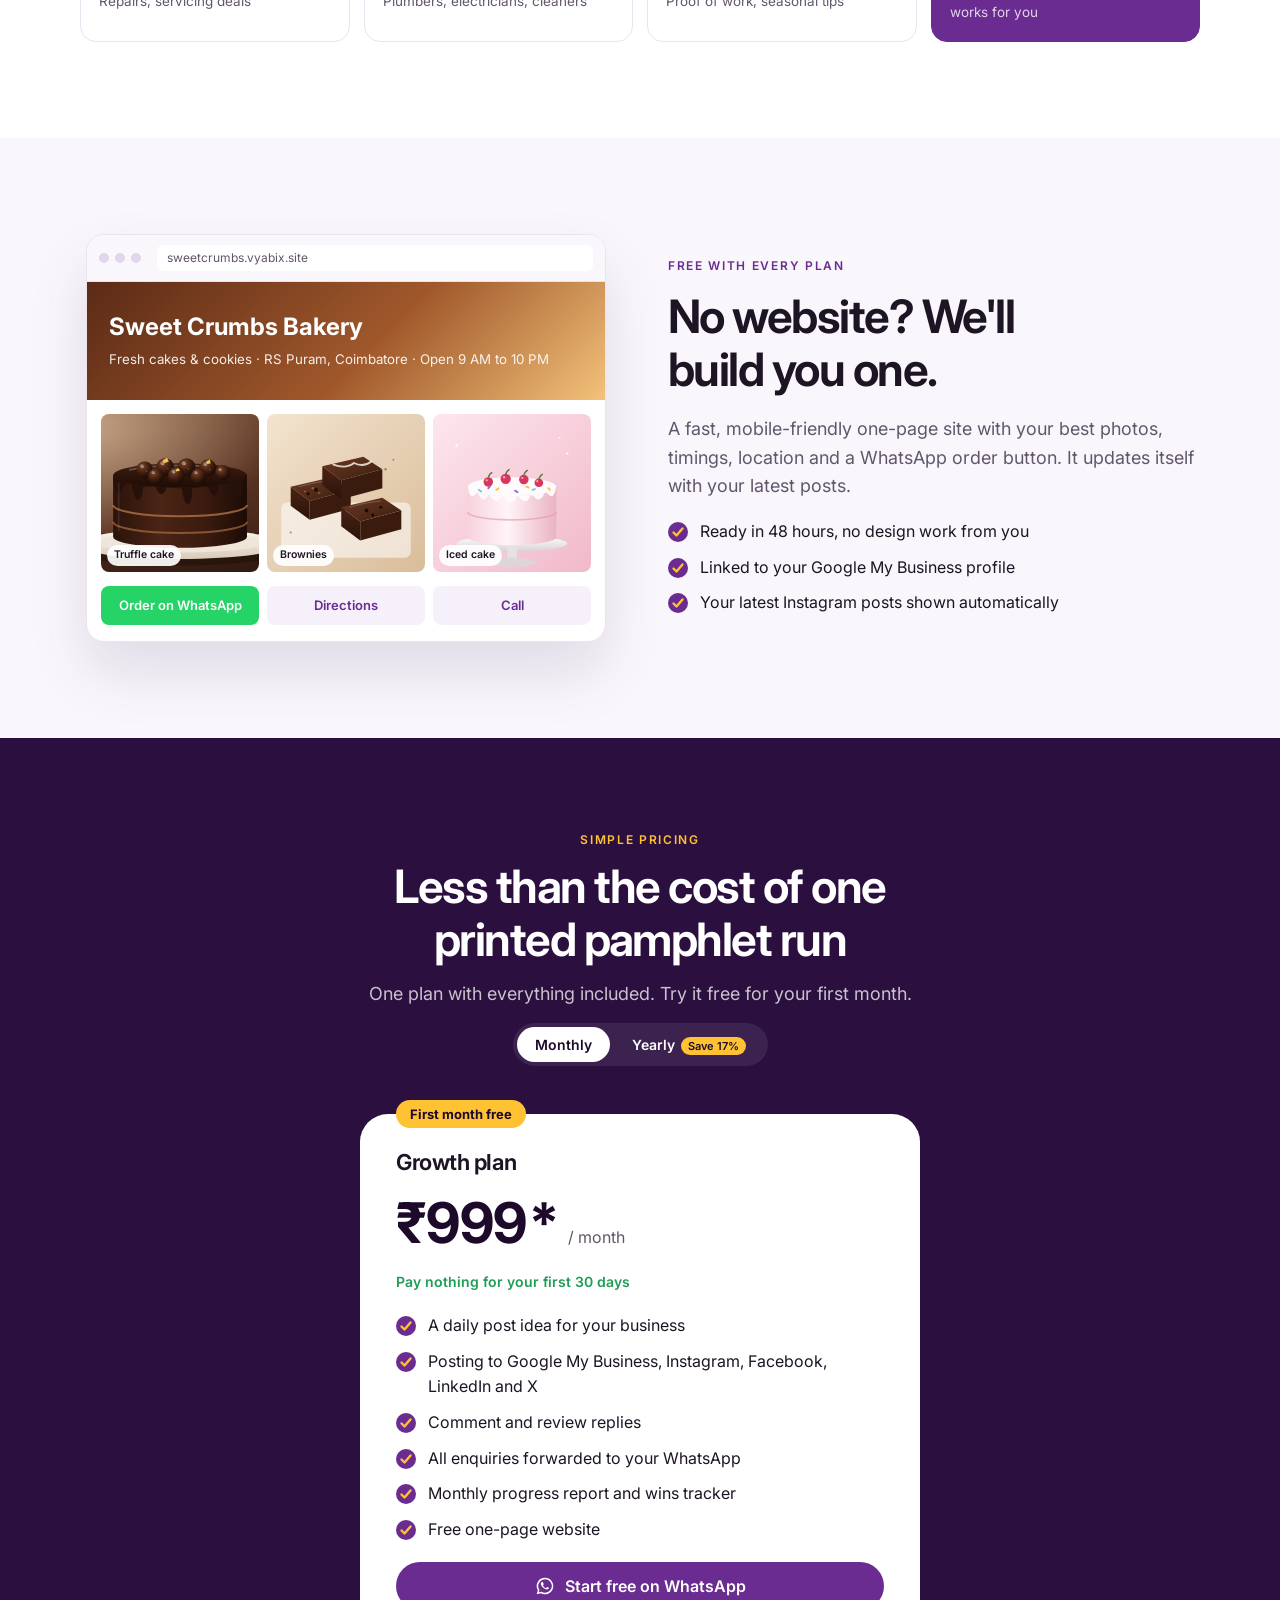
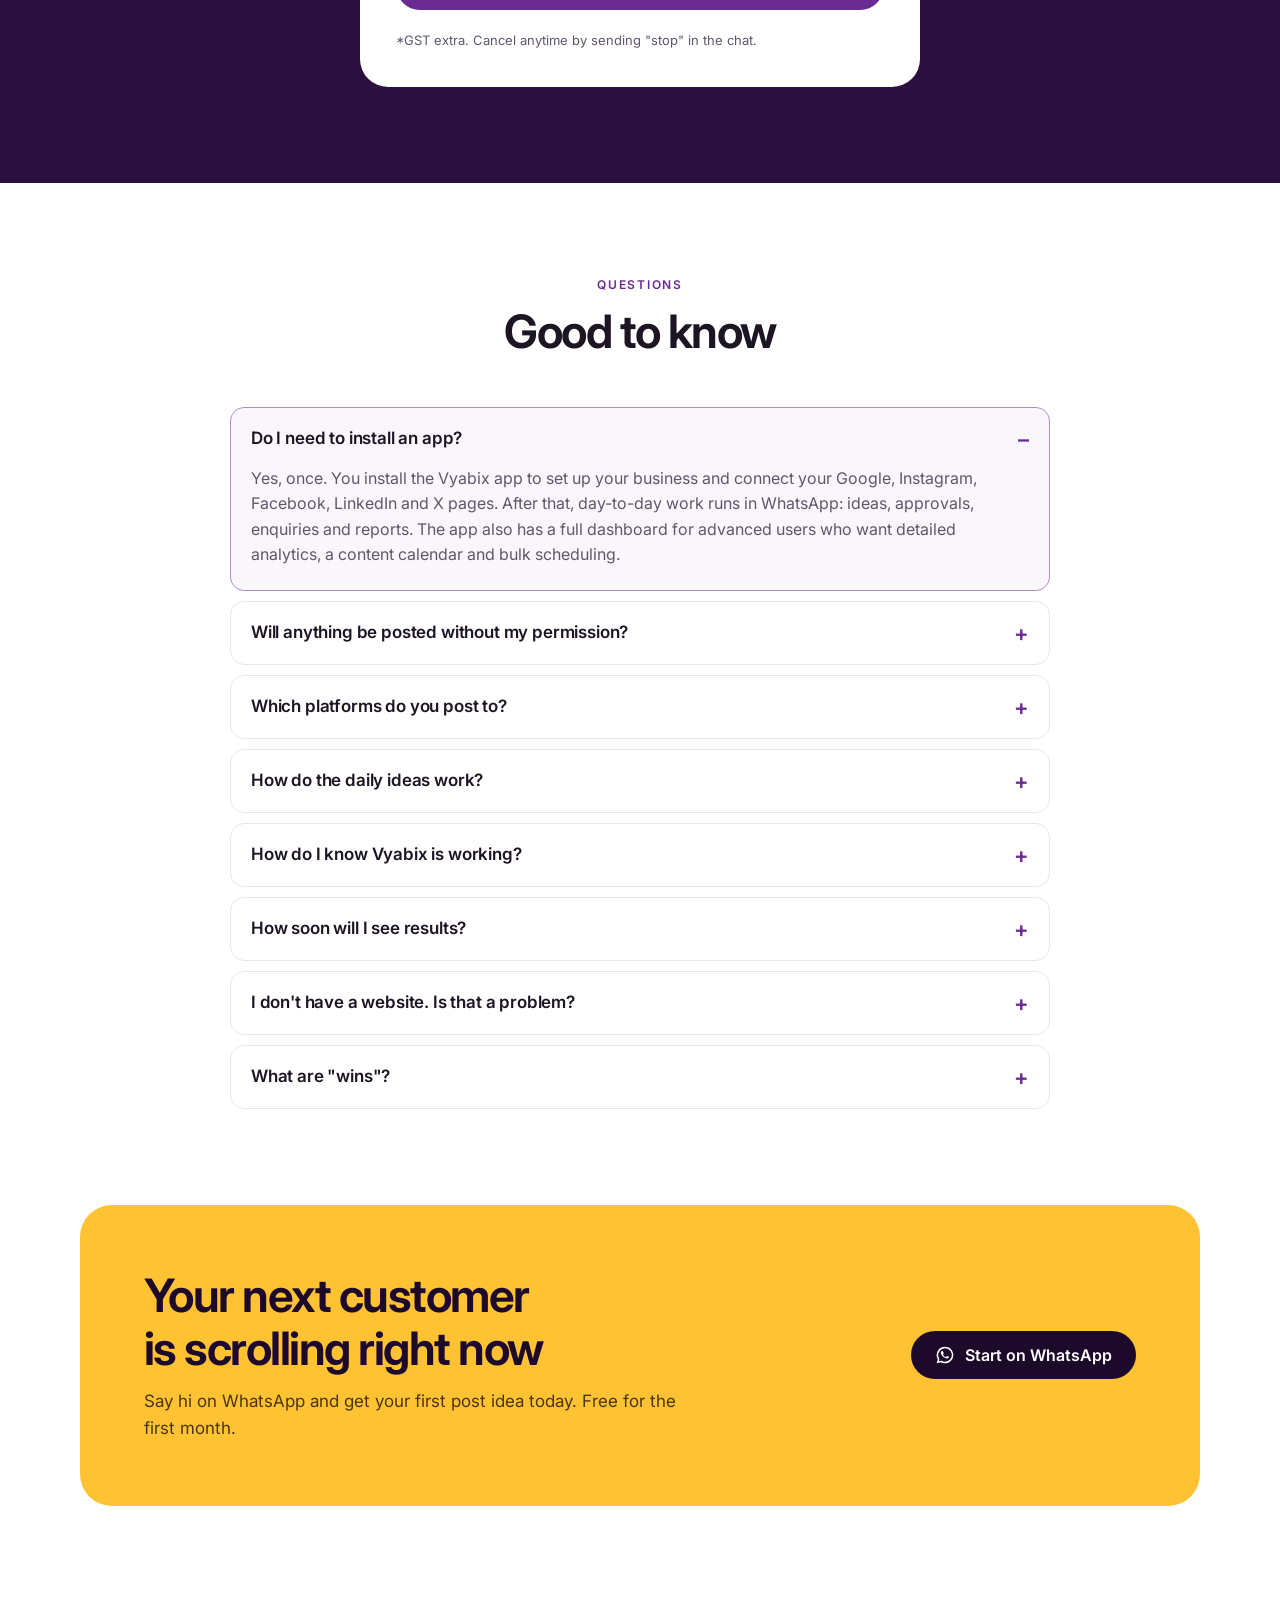
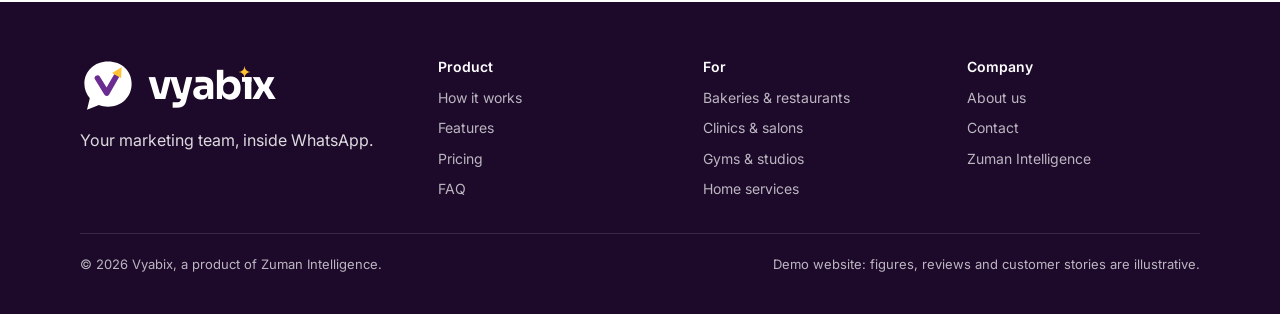
==== commit 6cb1294b: "Use official platform logos on Vyabix page Co-Authored-By: Claude Opus 5.5 <noreply@anthropic.com> C" ====
--- a/vyabix/index.html
+++ b/vyabix/index.html
@@ -160,7 +160,7 @@
 /* platforms strip */
 .plat-strip{background:var(--plum-ink);color:rgba(255,255,255,.7);padding-block:22px}
 .plat-strip .in{display:flex;flex-wrap:wrap;gap:10px 34px;align-items:center;justify-content:center;font-size:14px}
-.plat-strip strong{color:#fff;font:600 16px var(--f-head);letter-spacing:-.01em}
+.plat-strip strong svg{width:17px;height:17px;flex:none}.plat-strip strong{display:inline-flex;align-items:center;gap:8px;color:#fff;font:600 16px var(--f-head);letter-spacing:-.01em}
 
 /* stats */
 .stats{display:grid;grid-template-columns:repeat(4,1fr);gap:0;border:1px solid var(--line);border-radius:var(--r);overflow:hidden}
@@ -421,7 +421,7 @@
 .ptabs button:hover{border-color:var(--plum-300)}
 .ptabs button:focus-visible{outline:2px solid var(--plum);outline-offset:2px}
 .ptabs button[aria-selected="true"]{border-color:var(--plum);box-shadow:0 8px 24px rgba(106,44,145,.14);transform:translateX(4px)}
-.ptabs i{width:34px;height:34px;border-radius:10px;flex:none}
+.ptabs i{width:34px;height:34px;border-radius:10px;flex:none;display:grid;place-items:center;box-sizing:border-box}.ptabs i svg{width:19px;height:19px}
 .ptabs b{display:block;font-weight:600;font-size:15.5px}
 .ptabs small{color:var(--muted);font-size:13px}
 .pv-stage{display:grid;justify-items:center;gap:16px}
@@ -560,7 +560,7 @@
   </div>
 </header>
 
-<div class="plat-strip"><div class="in"><span>One photo, posted to</span><strong>Google My Business</strong><strong>Instagram</strong><strong>Facebook</strong><strong>LinkedIn</strong><strong>X</strong></div></div>
+<div class="plat-strip"><div class="in"><span>One photo, posted to</span><strong><svg viewBox="0 0 24 24" aria-hidden="true"><path fill="#fff" d="M12.48 10.92v3.28h7.84c-.24 1.84-.853 3.187-1.787 4.133-1.147 1.147-2.933 2.4-6.053 2.4-4.827 0-8.6-3.893-8.6-8.72s3.773-8.72 8.6-8.72c2.6 0 4.507 1.027 5.907 2.347l2.307-2.307C18.747 1.44 16.133 0 12.48 0 5.867 0 .307 5.387.307 12s5.56 12 12.173 12c3.573 0 6.267-1.173 8.373-3.36 2.16-2.16 2.84-5.213 2.84-7.667 0-.76-.053-1.467-.173-2.053H12.48z"/></svg>Google My Business</strong><strong><svg viewBox="0 0 24 24" aria-hidden="true"><path fill="#fff" d="M7.0301.084c-1.2768.0602-2.1487.264-2.911.5634-.7888.3075-1.4575.72-2.1228 1.3877-.6652.6677-1.075 1.3368-1.3802 2.127-.2954.7638-.4956 1.6365-.552 2.914-.0564 1.2775-.0689 1.6882-.0626 4.947.0062 3.2586.0206 3.6671.0825 4.9473.061 1.2765.264 2.1482.5635 2.9107.308.7889.72 1.4573 1.388 2.1228.6679.6655 1.3365 1.0743 2.1285 1.38.7632.295 1.6361.4961 2.9134.552 1.2773.056 1.6884.069 4.9462.0627 3.2578-.0062 3.668-.0207 4.9478-.0814 1.28-.0607 2.147-.2652 2.9098-.5633.7889-.3086 1.4578-.72 2.1228-1.3881.665-.6682 1.0745-1.3378 1.3795-2.1284.2957-.7632.4966-1.636.552-2.9124.056-1.2809.0692-1.6898.063-4.948-.0063-3.2583-.021-3.6668-.0817-4.9465-.0607-1.2797-.264-2.1487-.5633-2.9117-.3084-.7889-.72-1.4568-1.3876-2.1228C21.2982 1.33 20.628.9208 19.8378.6165 19.074.321 18.2017.1197 16.9244.0645 15.6471.0093 15.236-.005 11.977.0014 8.718.0076 8.31.0215 7.0301.0839m.1402 21.6932c-1.17-.0509-1.8053-.2453-2.2287-.408-.5606-.216-.96-.4771-1.3819-.895-.422-.4178-.6811-.8186-.9-1.378-.1644-.4234-.3624-1.058-.4171-2.228-.0595-1.2645-.072-1.6442-.079-4.848-.007-3.2037.0053-3.583.0607-4.848.05-1.169.2456-1.805.408-2.2282.216-.5613.4762-.96.895-1.3816.4188-.4217.8184-.6814 1.3783-.9003.423-.1651 1.0575-.3614 2.227-.4171 1.2655-.06 1.6447-.072 4.848-.079 3.2033-.007 3.5835.005 4.8495.0608 1.169.0508 1.8053.2445 2.228.408.5608.216.96.4754 1.3816.895.4217.4194.6816.8176.9005 1.3787.1653.4217.3617 1.056.4169 2.2263.0602 1.2655.0739 1.645.0796 4.848.0058 3.203-.0055 3.5834-.061 4.848-.051 1.17-.245 1.8055-.408 2.2294-.216.5604-.4763.96-.8954 1.3814-.419.4215-.8181.6811-1.3783.9-.4224.1649-1.0577.3617-2.2262.4174-1.2656.0595-1.6448.072-4.8493.079-3.2045.007-3.5825-.006-4.848-.0608M16.953 5.5864A1.44 1.44 0 1 0 18.39 4.144a1.44 1.44 0 0 0-1.437 1.4424M5.8385 12.012c.0067 3.4032 2.7706 6.1557 6.173 6.1493 3.4026-.0065 6.157-2.7701 6.1506-6.1733-.0065-3.4032-2.771-6.1565-6.174-6.1498-3.403.0067-6.156 2.771-6.1496 6.1738M8 12.0077a4 4 0 1 1 4.008 3.9921A3.9996 3.9996 0 0 1 8 12.0077"/></svg>Instagram</strong><strong><svg viewBox="0 0 24 24" aria-hidden="true"><path fill="#fff" d="M9.101 23.691v-7.98H6.627v-3.667h2.474v-1.58c0-4.085 1.848-5.978 5.858-5.978.401 0 .955.042 1.468.103a8.68 8.68 0 0 1 1.141.195v3.325a8.623 8.623 0 0 0-.653-.036 26.805 26.805 0 0 0-.733-.009c-.707 0-1.259.096-1.675.309a1.686 1.686 0 0 0-.679.622c-.258.42-.374.995-.374 1.752v1.297h3.919l-.386 2.103-.287 1.564h-3.246v8.245C19.396 23.238 24 18.179 24 12.044c0-6.627-5.373-12-12-12s-12 5.373-12 12c0 5.628 3.874 10.35 9.101 11.647Z"/></svg>Facebook</strong><strong><svg viewBox="0 0 24 24" aria-hidden="true"><path fill="#fff" d="M20.447 20.452h-3.554v-5.569c0-1.328-.027-3.037-1.852-3.037-1.853 0-2.136 1.445-2.136 2.939v5.667H9.351V9h3.414v1.561h.046c.477-.9 1.637-1.85 3.37-1.85 3.601 0 4.267 2.37 4.267 5.455v6.286zM5.337 7.433c-1.144 0-2.063-.926-2.063-2.065 0-1.138.92-2.063 2.063-2.063 1.14 0 2.064.925 2.064 2.063 0 1.139-.925 2.065-2.064 2.065zm1.782 13.019H3.555V9h3.564v11.452zM22.225 0H1.771C.792 0 0 .774 0 1.729v20.542C0 23.227.792 24 1.771 24h20.451C23.2 24 24 23.227 24 22.271V1.729C24 .774 23.2 0 22.222 0h.003z"/></svg>LinkedIn</strong><strong><svg viewBox="0 0 24 24" aria-hidden="true"><path fill="#fff" d="M18.901 1.153h3.68l-8.04 9.19L24 22.846h-7.406l-5.8-7.584-6.638 7.584H.474l8.6-9.83L0 1.154h7.594l5.243 6.932ZM17.61 20.644h2.039L6.486 3.24H4.298Z"/></svg>X</strong></div></div>
 
 <section>
   <div class="in">
@@ -615,11 +615,11 @@
       <h2>One approval. Live on five platforms.</h2>
       <p class="lead">Each post is resized, captioned and formatted for every platform, so it looks native wherever your customers scroll or search.</p>
       <div class="ptabs" role="tablist" aria-label="Platforms">
-        <button role="tab" aria-selected="true" data-k="ig"><i style="background:linear-gradient(45deg,#f9a825,#e1306c,#833ab4)"></i><span><b>Instagram</b><small>Reel · 1,284 likes</small></span></button>
-        <button role="tab" aria-selected="false" data-k="fb"><i style="background:#1877f2"></i><span><b>Facebook</b><small>Page post · 312 reactions</small></span></button>
-        <button role="tab" aria-selected="false" data-k="gb"><i style="background:conic-gradient(#4285f4 0 25%,#34a853 0 50%,#fbbc05 0 75%,#ea4335 0)"></i><span><b>Google My Business</b><small>Update · 87 calls this month</small></span></button>
-        <button role="tab" aria-selected="false" data-k="li"><i style="background:#0a66c2"></i><span><b>LinkedIn</b><small>Post · 89 reactions</small></span></button>
-        <button role="tab" aria-selected="false" data-k="x"><i style="background:#111"></i><span><b>X</b><small>Post · 4,120 views</small></span></button>
+        <button role="tab" aria-selected="true" data-k="ig"><i style="background:radial-gradient(circle at 30% 107%,#fdf497 0%,#fd5949 45%,#d6249f 60%,#285aeb 90%)"><svg viewBox="0 0 24 24" aria-hidden="true"><path fill="#fff" d="M7.0301.084c-1.2768.0602-2.1487.264-2.911.5634-.7888.3075-1.4575.72-2.1228 1.3877-.6652.6677-1.075 1.3368-1.3802 2.127-.2954.7638-.4956 1.6365-.552 2.914-.0564 1.2775-.0689 1.6882-.0626 4.947.0062 3.2586.0206 3.6671.0825 4.9473.061 1.2765.264 2.1482.5635 2.9107.308.7889.72 1.4573 1.388 2.1228.6679.6655 1.3365 1.0743 2.1285 1.38.7632.295 1.6361.4961 2.9134.552 1.2773.056 1.6884.069 4.9462.0627 3.2578-.0062 3.668-.0207 4.9478-.0814 1.28-.0607 2.147-.2652 2.9098-.5633.7889-.3086 1.4578-.72 2.1228-1.3881.665-.6682 1.0745-1.3378 1.3795-2.1284.2957-.7632.4966-1.636.552-2.9124.056-1.2809.0692-1.6898.063-4.948-.0063-3.2583-.021-3.6668-.0817-4.9465-.0607-1.2797-.264-2.1487-.5633-2.9117-.3084-.7889-.72-1.4568-1.3876-2.1228C21.2982 1.33 20.628.9208 19.8378.6165 19.074.321 18.2017.1197 16.9244.0645 15.6471.0093 15.236-.005 11.977.0014 8.718.0076 8.31.0215 7.0301.0839m.1402 21.6932c-1.17-.0509-1.8053-.2453-2.2287-.408-.5606-.216-.96-.4771-1.3819-.895-.422-.4178-.6811-.8186-.9-1.378-.1644-.4234-.3624-1.058-.4171-2.228-.0595-1.2645-.072-1.6442-.079-4.848-.007-3.2037.0053-3.583.0607-4.848.05-1.169.2456-1.805.408-2.2282.216-.5613.4762-.96.895-1.3816.4188-.4217.8184-.6814 1.3783-.9003.423-.1651 1.0575-.3614 2.227-.4171 1.2655-.06 1.6447-.072 4.848-.079 3.2033-.007 3.5835.005 4.8495.0608 1.169.0508 1.8053.2445 2.228.408.5608.216.96.4754 1.3816.895.4217.4194.6816.8176.9005 1.3787.1653.4217.3617 1.056.4169 2.2263.0602 1.2655.0739 1.645.0796 4.848.0058 3.203-.0055 3.5834-.061 4.848-.051 1.17-.245 1.8055-.408 2.2294-.216.5604-.4763.96-.8954 1.3814-.419.4215-.8181.6811-1.3783.9-.4224.1649-1.0577.3617-2.2262.4174-1.2656.0595-1.6448.072-4.8493.079-3.2045.007-3.5825-.006-4.848-.0608M16.953 5.5864A1.44 1.44 0 1 0 18.39 4.144a1.44 1.44 0 0 0-1.437 1.4424M5.8385 12.012c.0067 3.4032 2.7706 6.1557 6.173 6.1493 3.4026-.0065 6.157-2.7701 6.1506-6.1733-.0065-3.4032-2.771-6.1565-6.174-6.1498-3.403.0067-6.156 2.771-6.1496 6.1738M8 12.0077a4 4 0 1 1 4.008 3.9921A3.9996 3.9996 0 0 1 8 12.0077"/></svg></i><span><b>Instagram</b><small>Reel · 1,284 likes</small></span></button>
+        <button role="tab" aria-selected="false" data-k="fb"><i style="background:#0866ff"><svg viewBox="0 0 24 24" aria-hidden="true"><path fill="#fff" d="M9.101 23.691v-7.98H6.627v-3.667h2.474v-1.58c0-4.085 1.848-5.978 5.858-5.978.401 0 .955.042 1.468.103a8.68 8.68 0 0 1 1.141.195v3.325a8.623 8.623 0 0 0-.653-.036 26.805 26.805 0 0 0-.733-.009c-.707 0-1.259.096-1.675.309a1.686 1.686 0 0 0-.679.622c-.258.42-.374.995-.374 1.752v1.297h3.919l-.386 2.103-.287 1.564h-3.246v8.245C19.396 23.238 24 18.179 24 12.044c0-6.627-5.373-12-12-12s-12 5.373-12 12c0 5.628 3.874 10.35 9.101 11.647Z"/></svg></i><span><b>Facebook</b><small>Page post · 312 reactions</small></span></button>
+        <button role="tab" aria-selected="false" data-k="gb"><i style="background:#fff;border:1px solid #e3e3e3"><svg viewBox="0 0 24 24" aria-hidden="true"><path fill="#4285f4" d="M12.48 10.92v3.28h7.84c-.24 1.84-.853 3.187-1.787 4.133-1.147 1.147-2.933 2.4-6.053 2.4-4.827 0-8.6-3.893-8.6-8.72s3.773-8.72 8.6-8.72c2.6 0 4.507 1.027 5.907 2.347l2.307-2.307C18.747 1.44 16.133 0 12.48 0 5.867 0 .307 5.387.307 12s5.56 12 12.173 12c3.573 0 6.267-1.173 8.373-3.36 2.16-2.16 2.84-5.213 2.84-7.667 0-.76-.053-1.467-.173-2.053H12.48z"/></svg></i><span><b>Google My Business</b><small>Update · 87 calls this month</small></span></button>
+        <button role="tab" aria-selected="false" data-k="li"><i style="background:#0a66c2"><svg viewBox="0 0 24 24" aria-hidden="true"><path fill="#fff" d="M20.447 20.452h-3.554v-5.569c0-1.328-.027-3.037-1.852-3.037-1.853 0-2.136 1.445-2.136 2.939v5.667H9.351V9h3.414v1.561h.046c.477-.9 1.637-1.85 3.37-1.85 3.601 0 4.267 2.37 4.267 5.455v6.286zM5.337 7.433c-1.144 0-2.063-.926-2.063-2.065 0-1.138.92-2.063 2.063-2.063 1.14 0 2.064.925 2.064 2.063 0 1.139-.925 2.065-2.064 2.065zm1.782 13.019H3.555V9h3.564v11.452zM22.225 0H1.771C.792 0 0 .774 0 1.729v20.542C0 23.227.792 24 1.771 24h20.451C23.2 24 24 23.227 24 22.271V1.729C24 .774 23.2 0 22.222 0h.003z"/></svg></i><span><b>LinkedIn</b><small>Post · 89 reactions</small></span></button>
+        <button role="tab" aria-selected="false" data-k="x"><i style="background:#000"><svg viewBox="0 0 24 24" aria-hidden="true"><path fill="#fff" d="M18.901 1.153h3.68l-8.04 9.19L24 22.846h-7.406l-5.8-7.584-6.638 7.584H.474l8.6-9.83L0 1.154h7.594l5.243 6.932ZM17.61 20.644h2.039L6.486 3.24H4.298Z"/></svg></i><span><b>X</b><small>Post · 4,120 views</small></span></button>
       </div>
     </div>
     <div class="pv-stage">
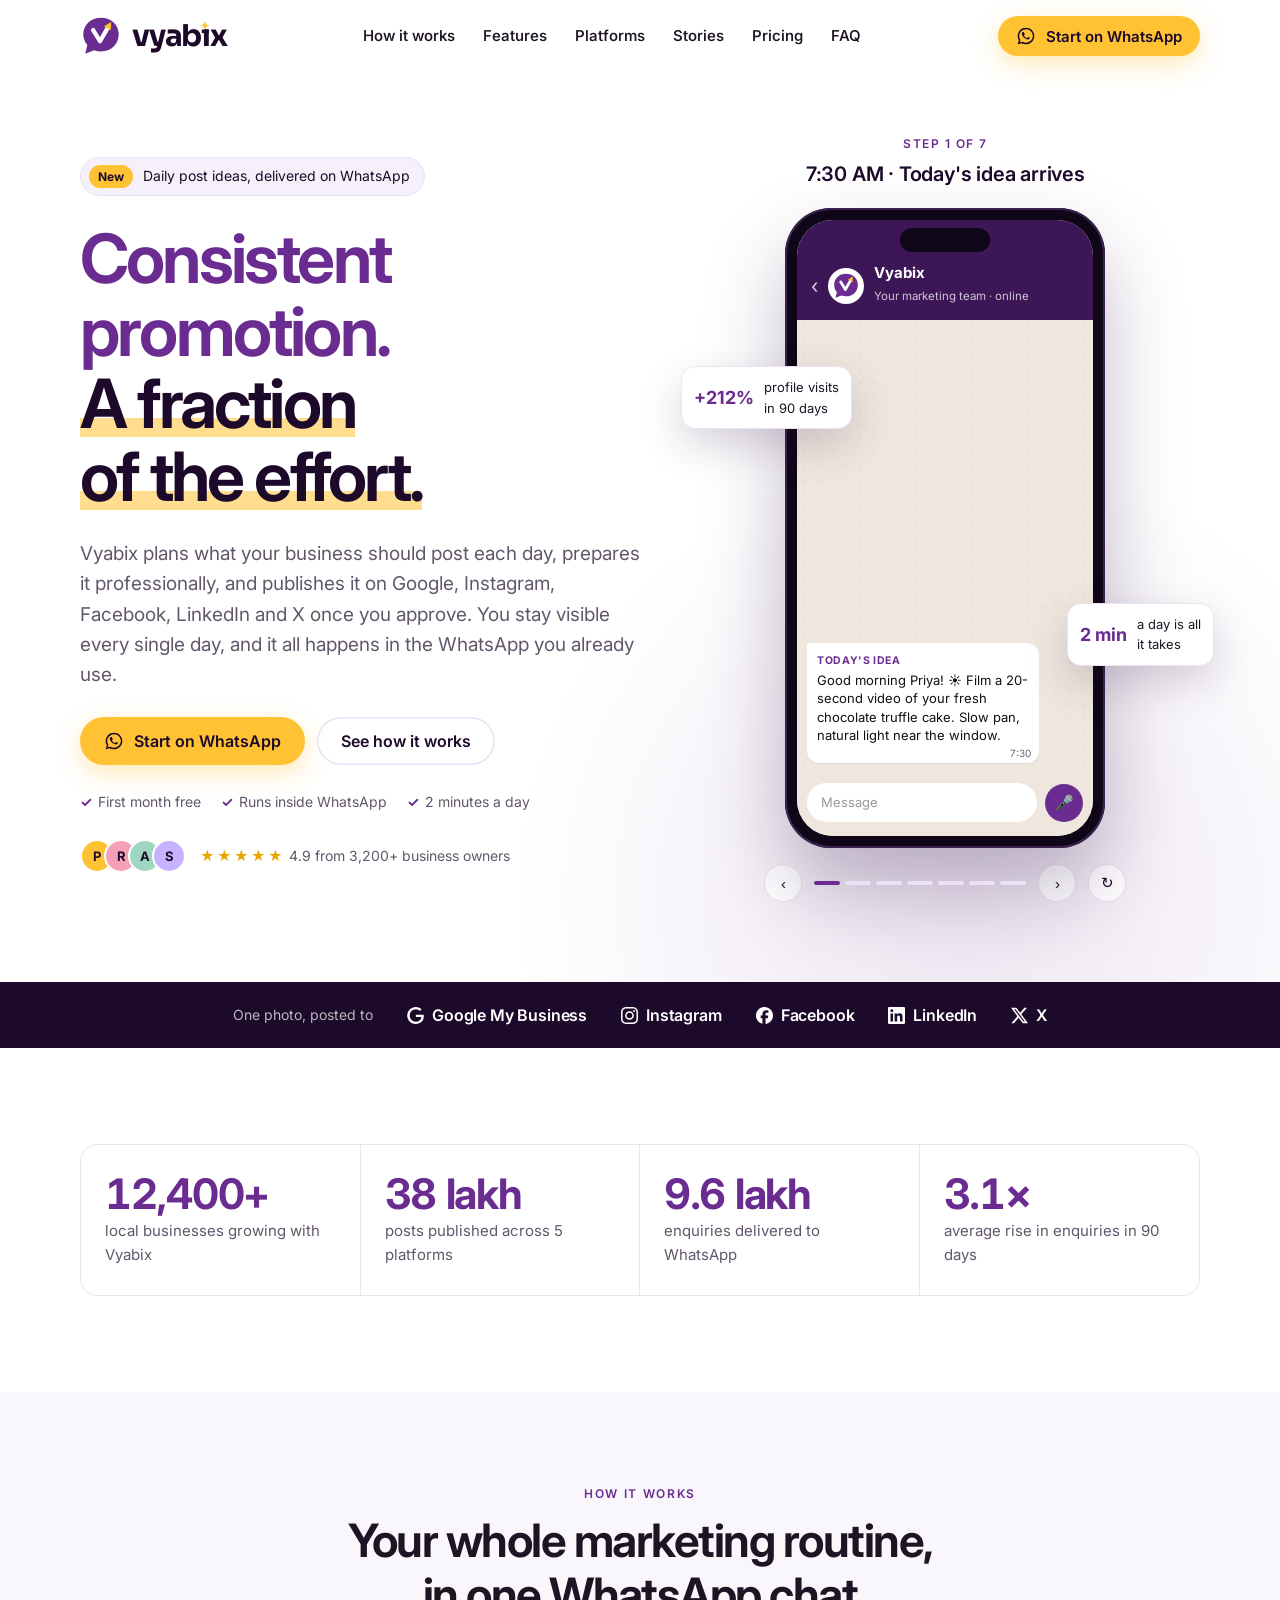
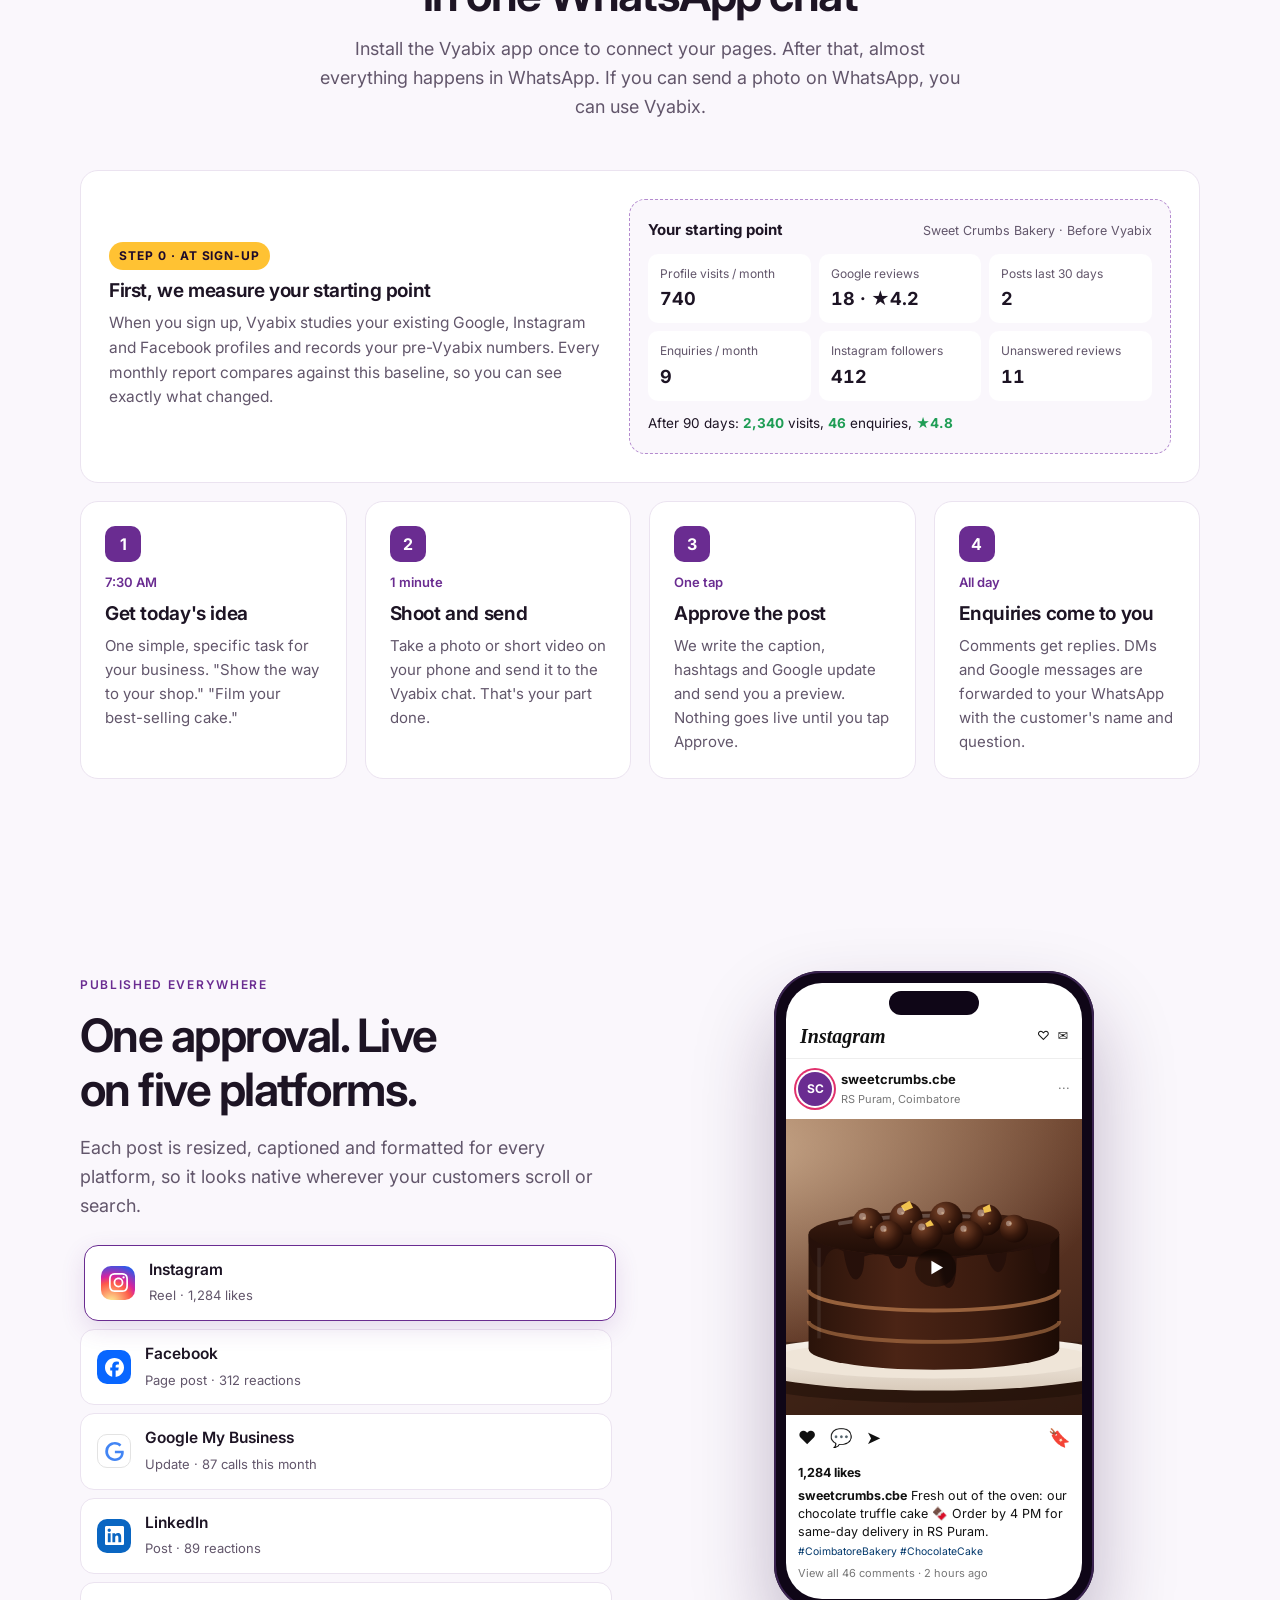
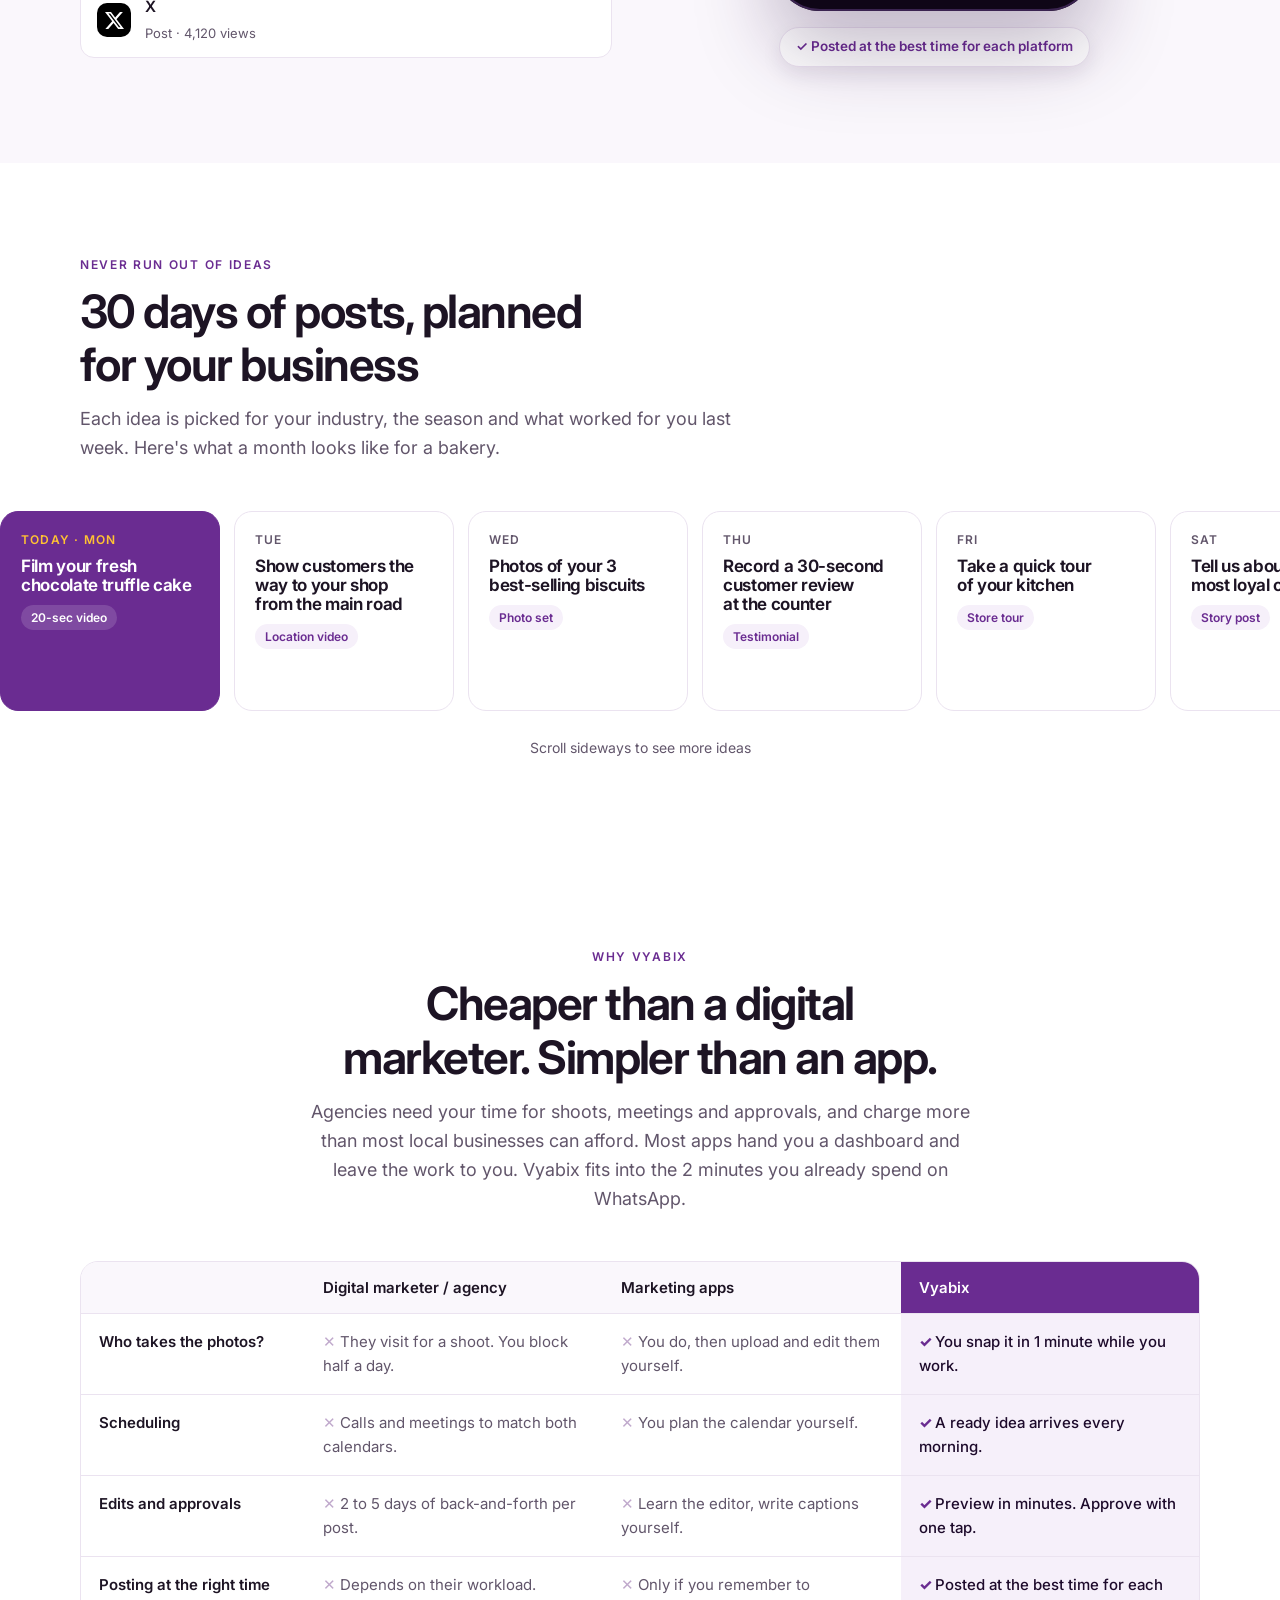
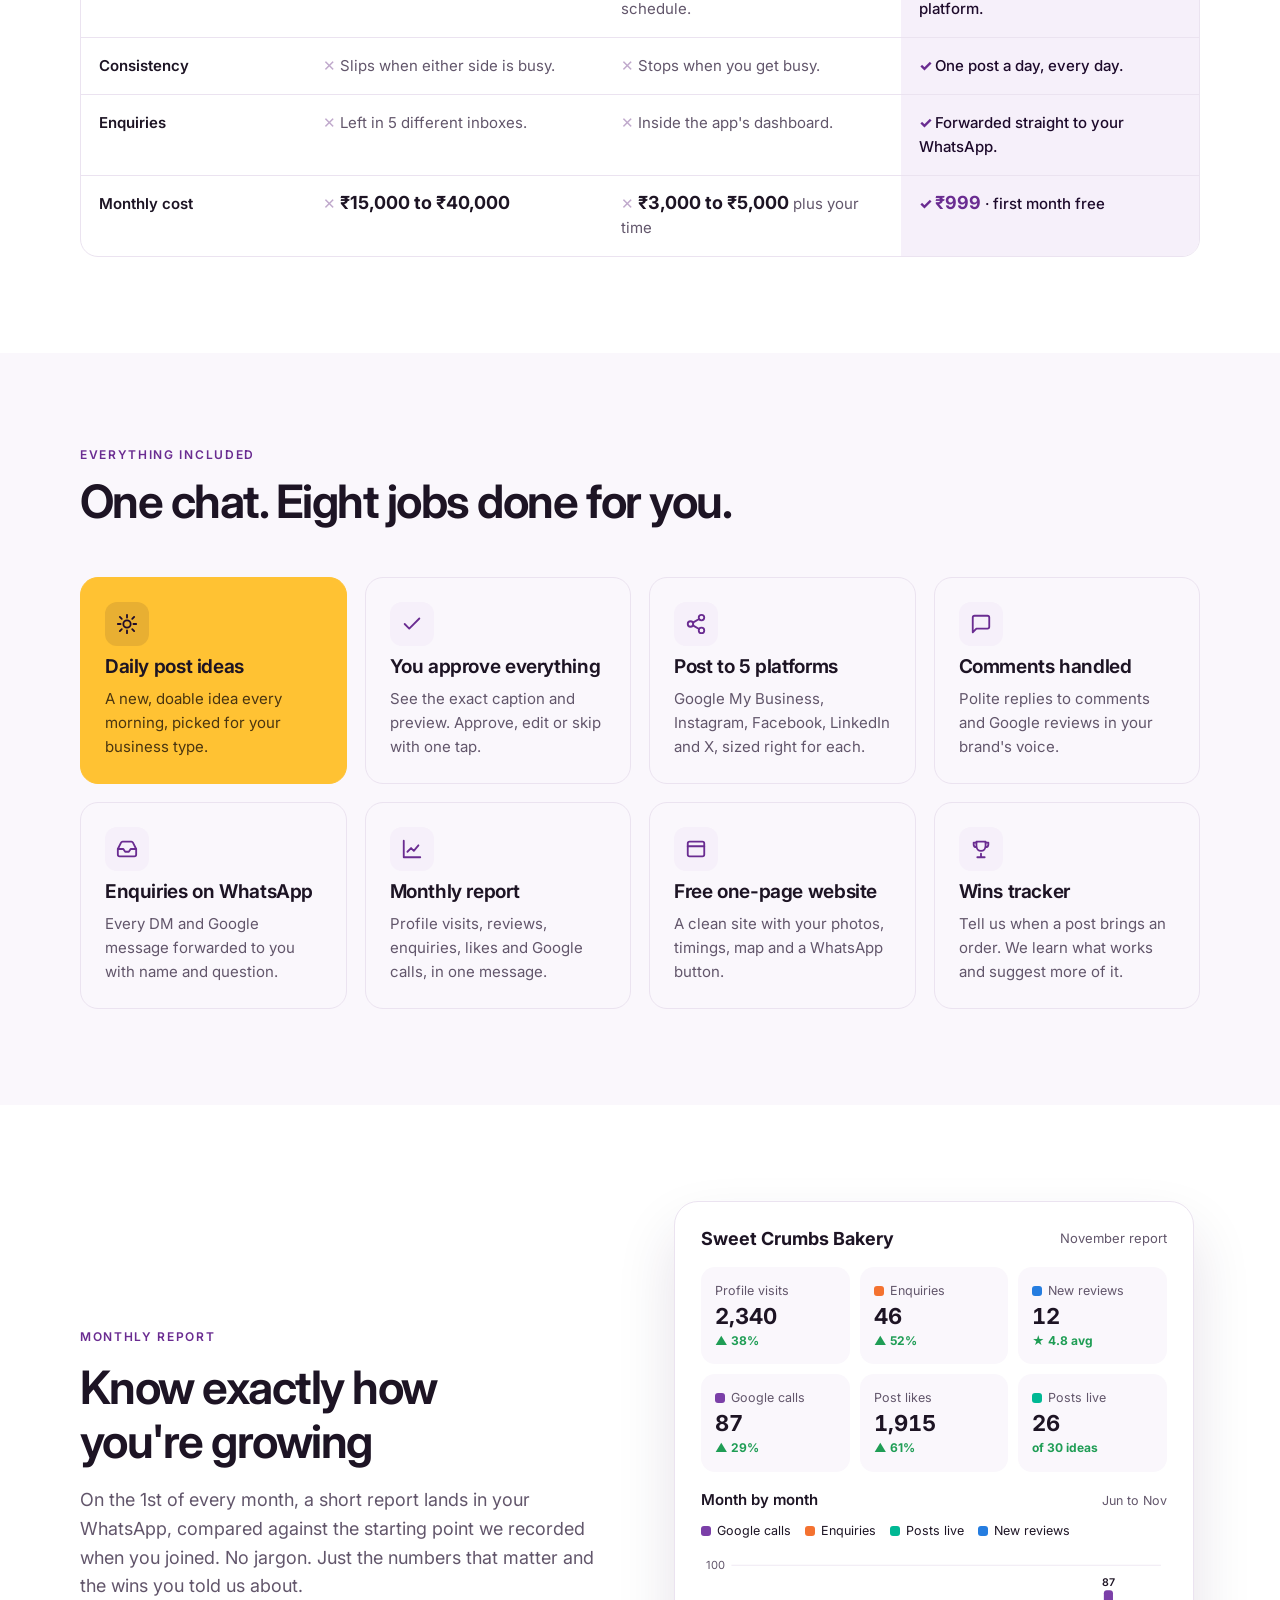
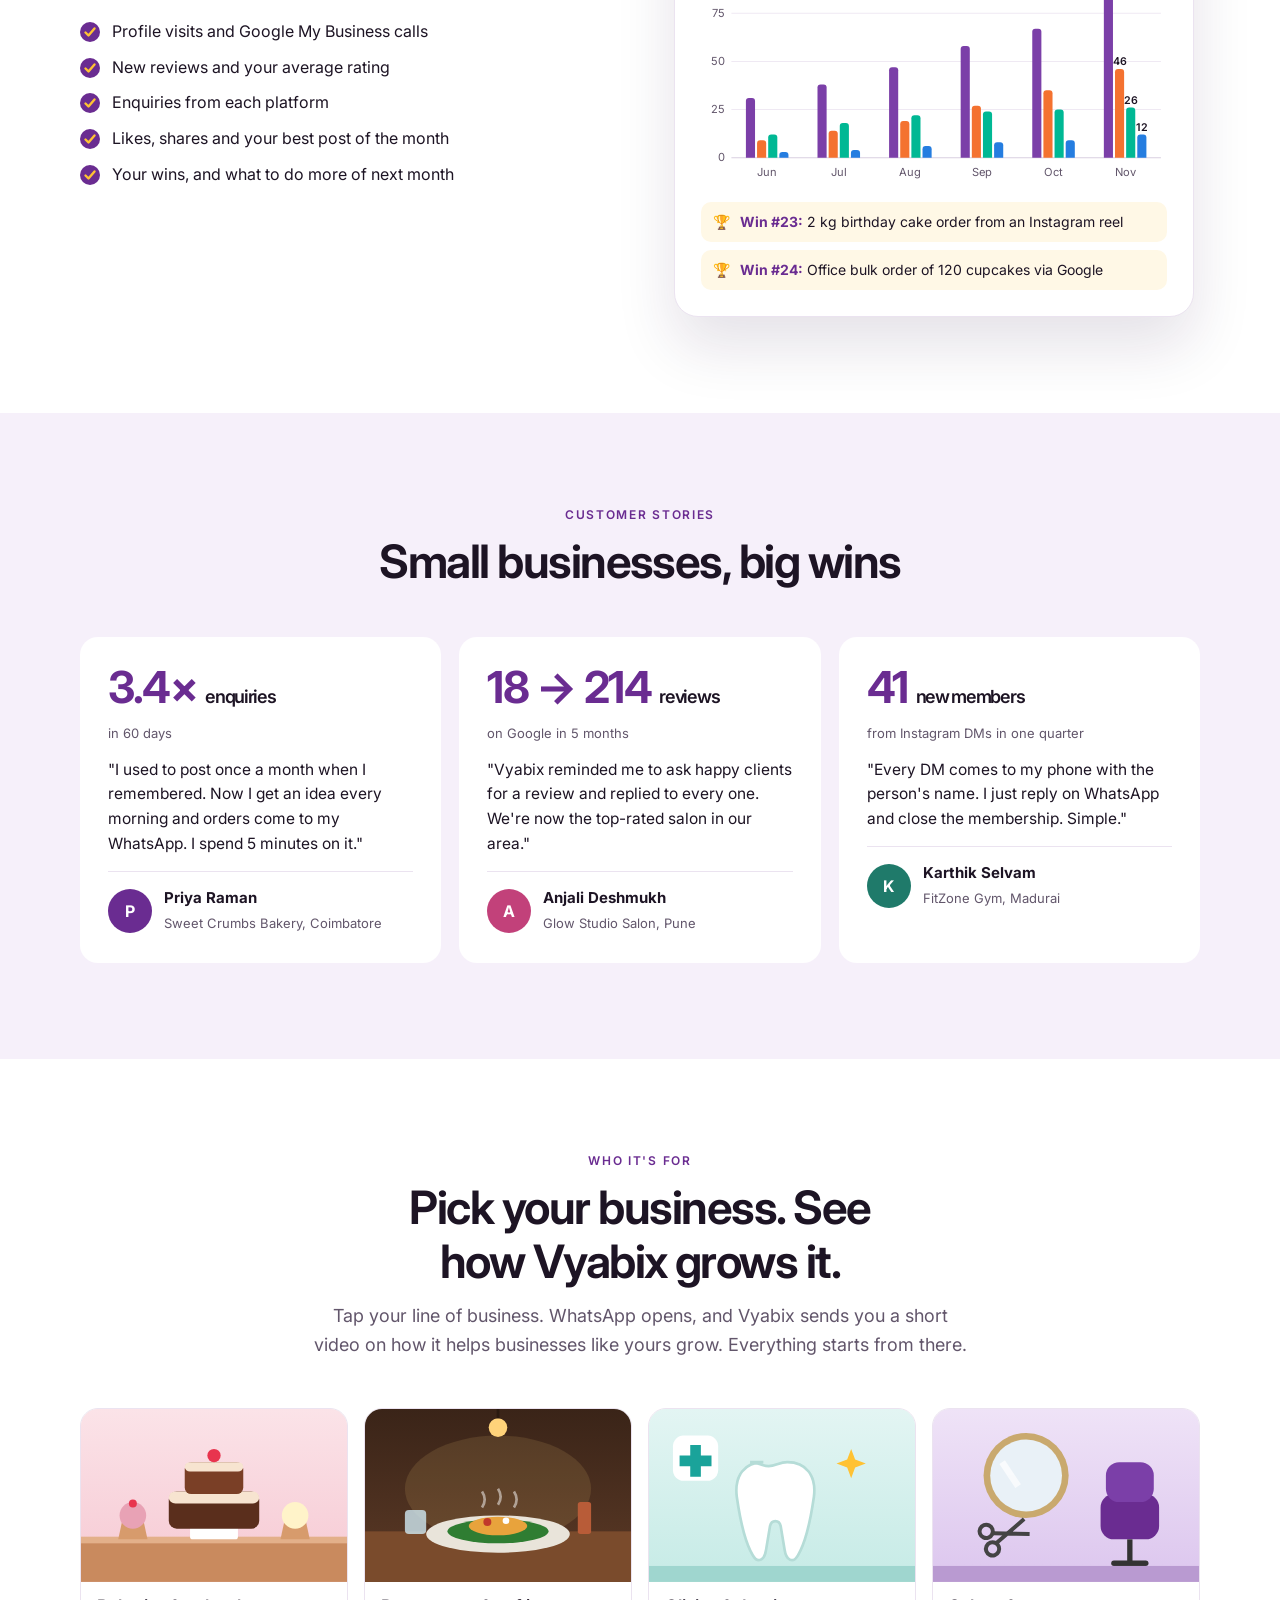
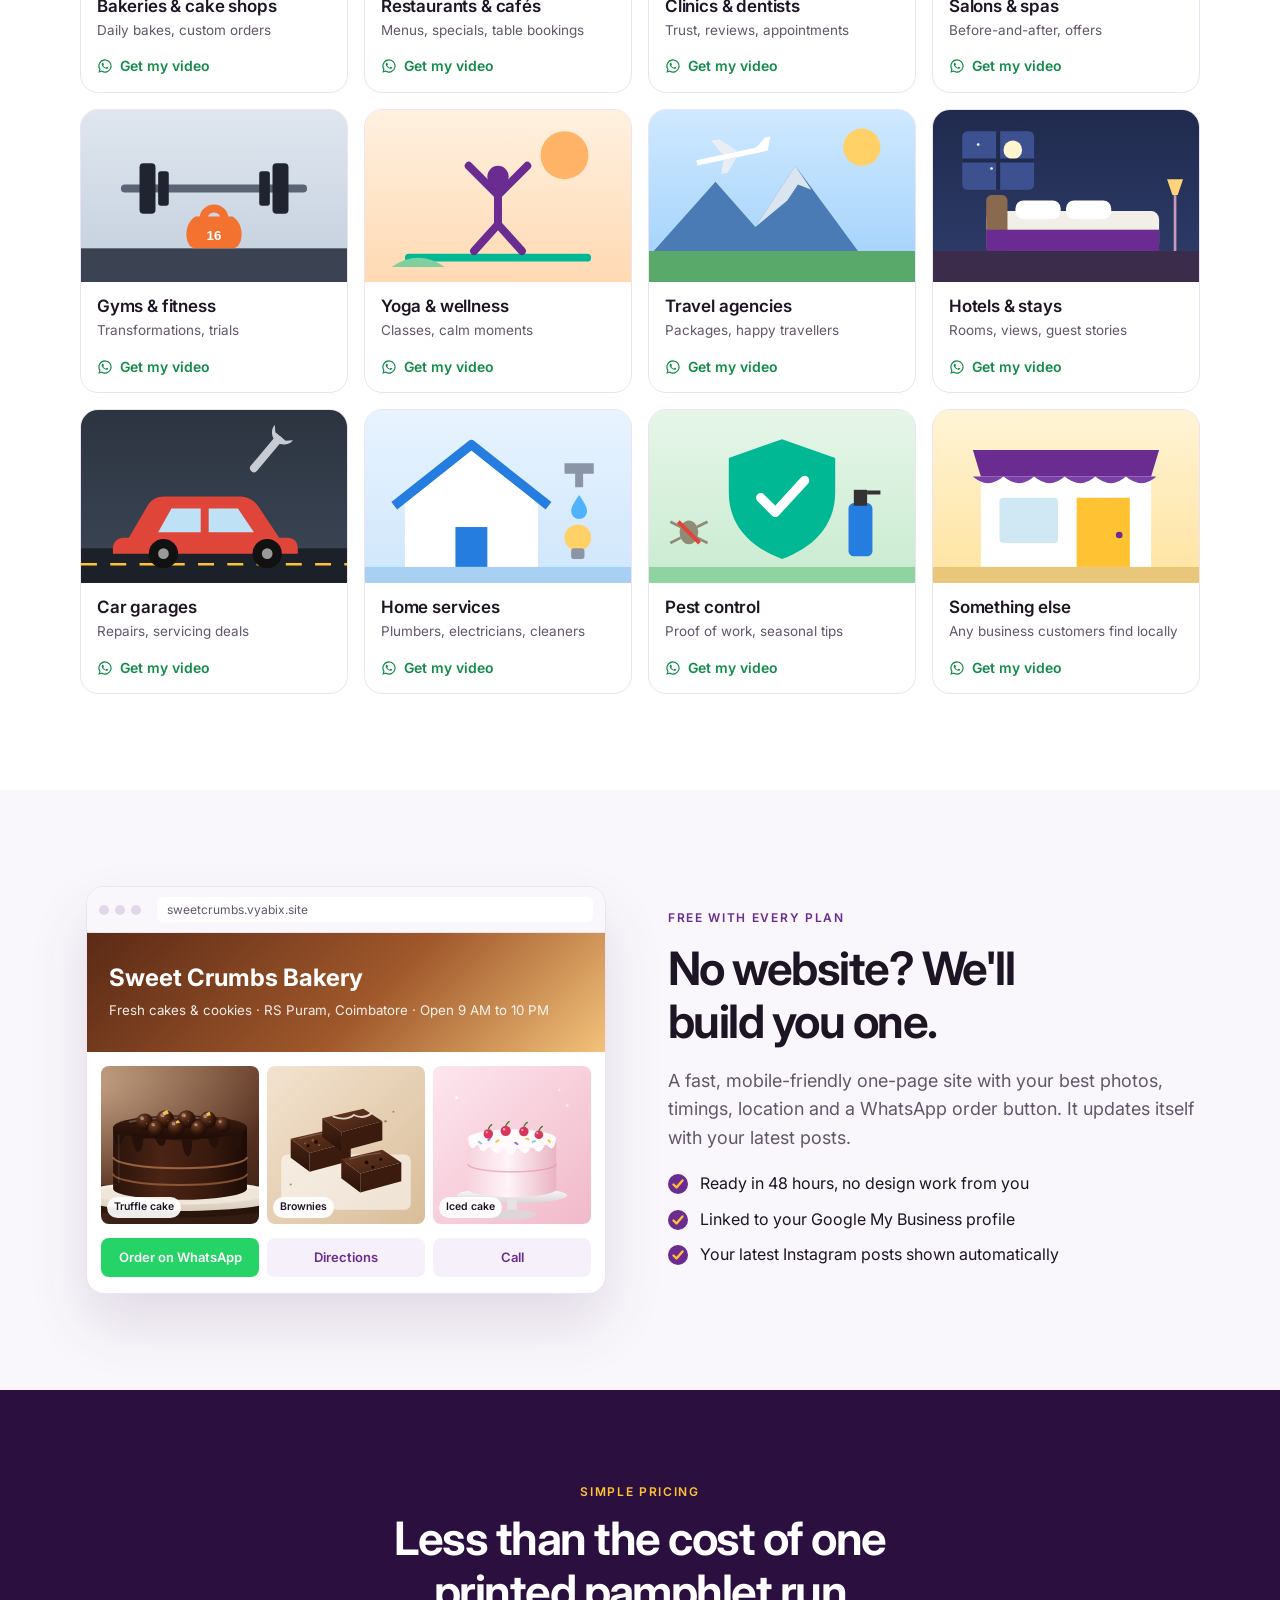
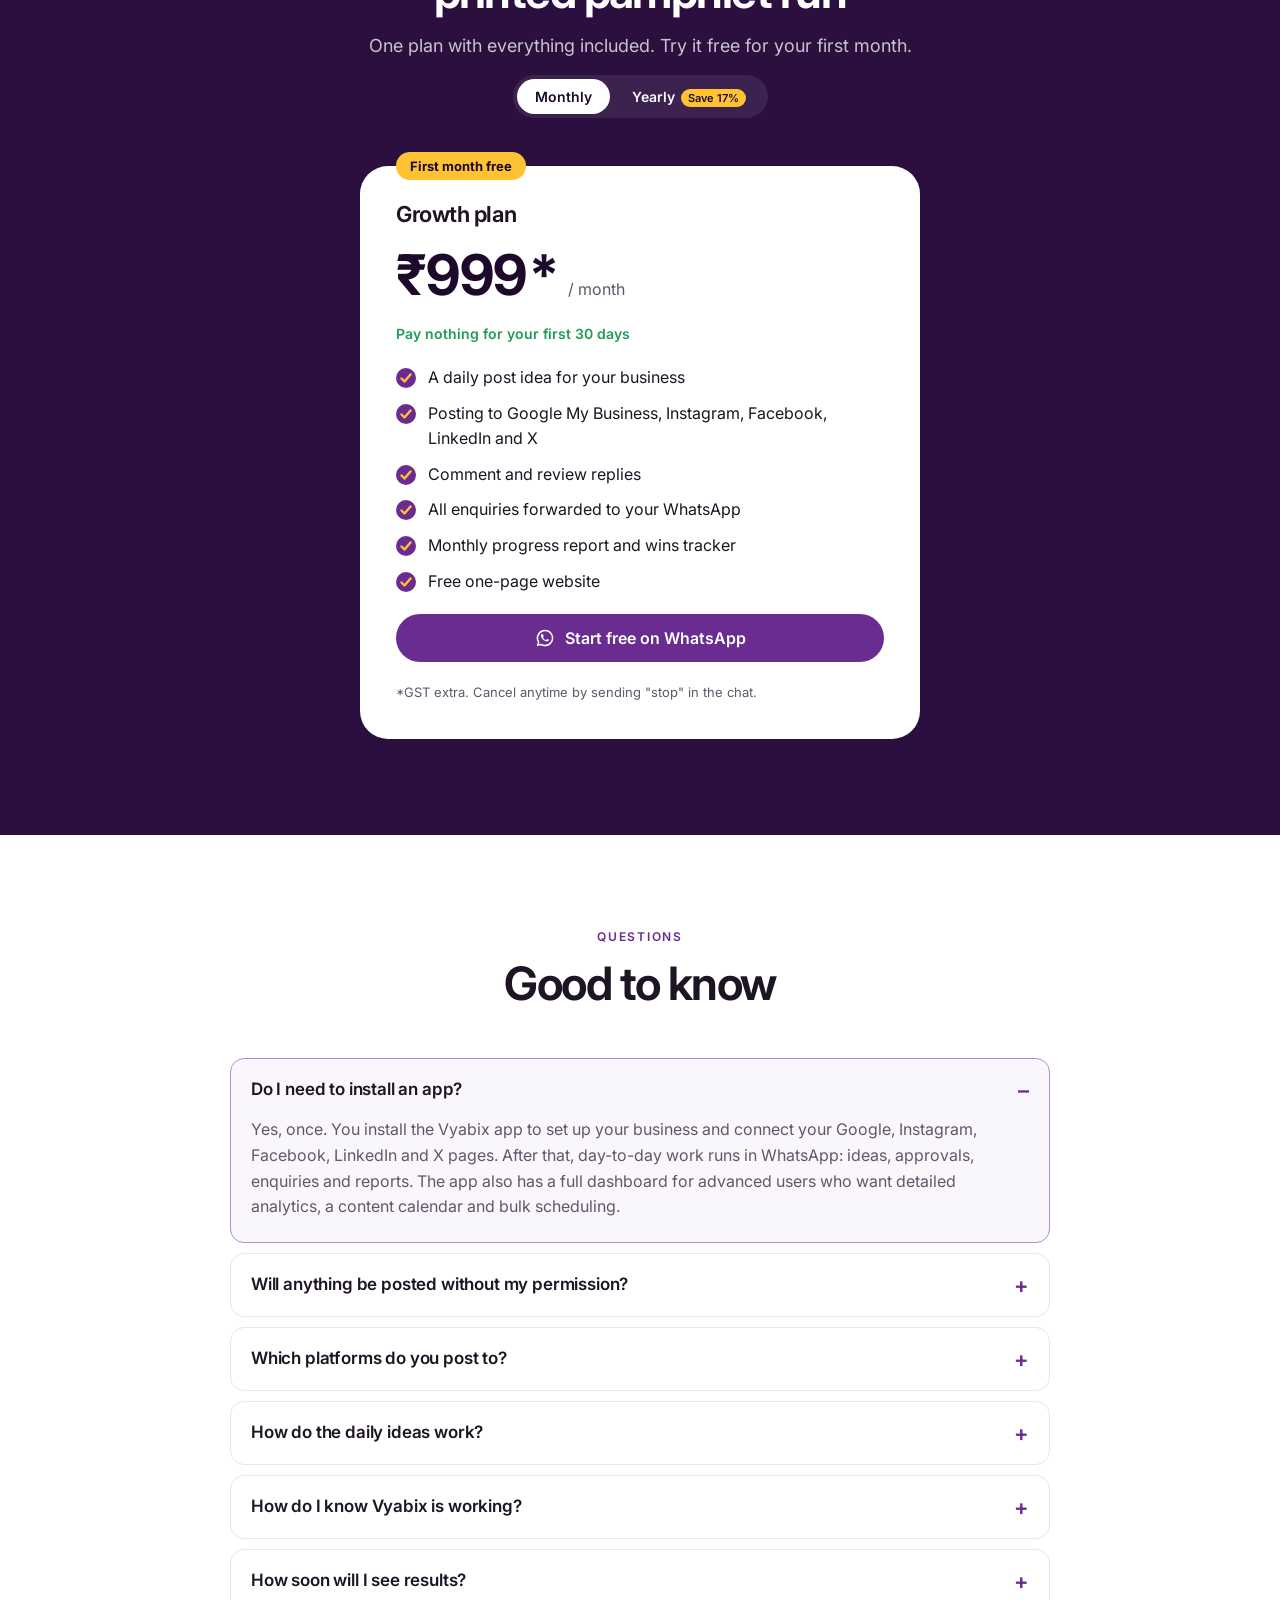
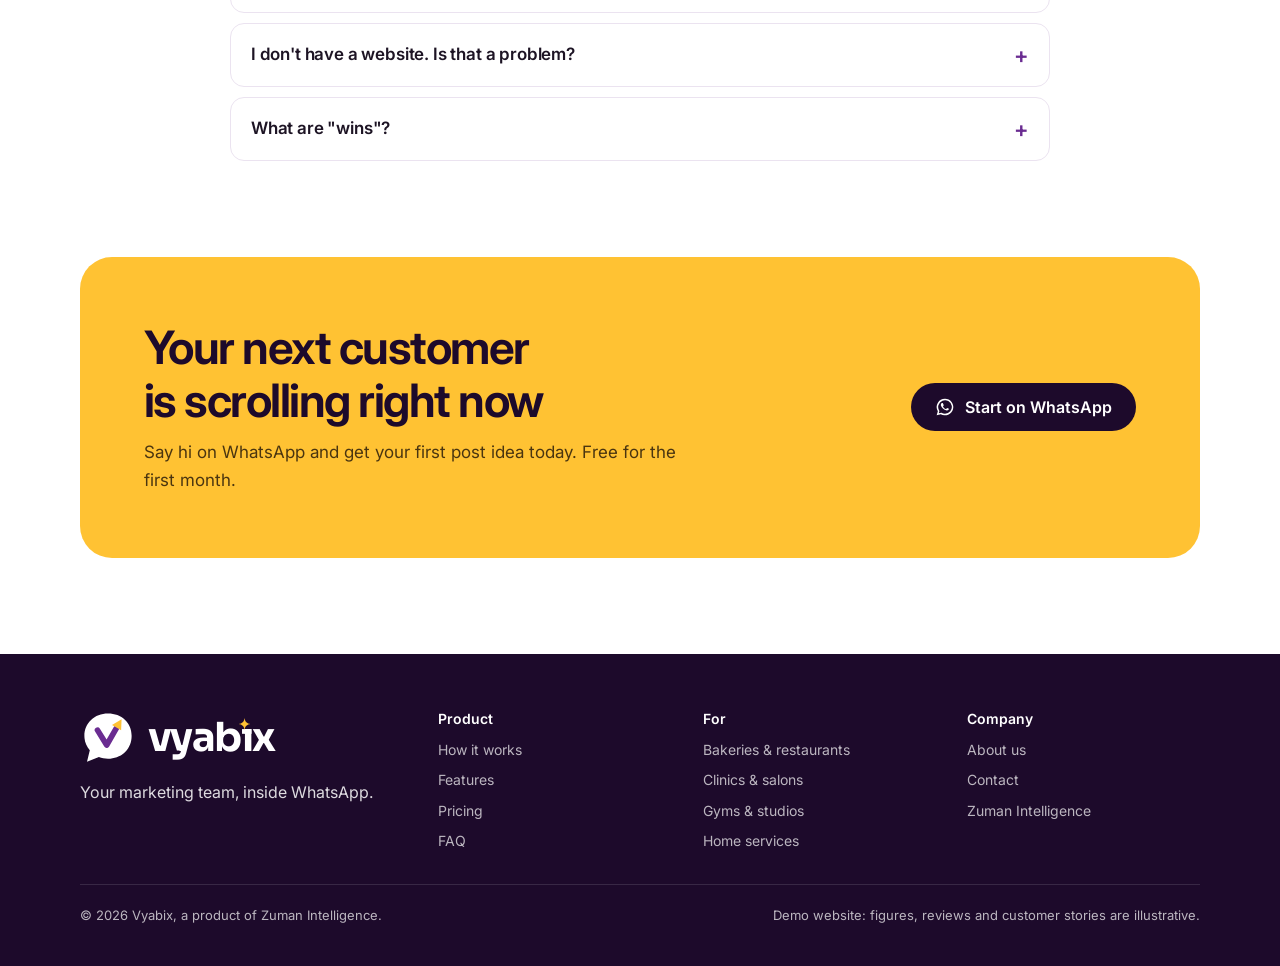
==== commit d344181e: "Route Vyabix WhatsApp CTAs through a pick-your-business step Co-Authored-By: Claude Opus 5.5 <norepl" ====
--- a/vyabix/index.html
+++ b/vyabix/index.html
@@ -256,13 +256,22 @@
 @media (max-width:900px){.story-grid{grid-template-columns:1fr}}
 
 /* industries */
-.inds{display:grid;grid-template-columns:repeat(4,1fr);gap:14px}
-.ind{border:1px solid var(--line);border-radius:16px;padding:18px;display:grid;gap:6px;transition:border-color .15s,transform .15s}
-.ind:hover{border-color:var(--plum-300);transform:translateY(-2px)}
+.inds{display:grid;grid-template-columns:repeat(4,1fr);gap:16px}
+.ind{border:1px solid var(--line);border-radius:18px;overflow:hidden;display:flex;flex-direction:column;background:#fff;color:var(--fg);text-decoration:none;transition:border-color .15s,transform .15s,box-shadow .15s}
+.ind:hover,.ind:focus-visible{border-color:var(--plum);transform:translateY(-3px);box-shadow:0 12px 28px rgba(106,44,145,.14);outline:none}
+.ind-ph{display:block;aspect-ratio:200/130;background:#eee}.ind-ph svg{display:block;width:100%;height:100%}
+.ind-tx{display:grid;gap:4px;padding:14px 16px 6px}
 .ind strong{font:600 17px var(--f-head);letter-spacing:-.01em}
-.ind span{font-size:13.5px;color:var(--muted)}
-.ind.more{background:var(--plum);border-color:var(--plum);color:#fff;align-content:center}
-.ind.more span{color:rgba(255,255,255,.8)}
+.ind-tx span{font-size:13.5px;color:var(--muted)}
+.ind-go{display:flex;align-items:center;gap:7px;margin:auto 16px 14px;padding-top:8px;font-weight:600;font-size:14px;color:#128c4a}
+.ind-go svg{width:16px;height:16px;fill:currentColor}
+#start{scroll-margin-top:72px}
+.pick-hint{margin:-8px auto 22px;width:max-content;max-width:100%;background:var(--mango);color:#2a1238;border-radius:999px;padding:10px 18px;font-size:15px;text-align:center}
+.pick.flash .ind{animation:indPulse 1.2s ease 2}
+@keyframes indPulse{50%{border-color:var(--plum);box-shadow:0 0 0 4px rgba(106,44,145,.15)}}
+@media (max-width:900px){.inds{grid-template-columns:repeat(2,1fr)}}
+@media (max-width:420px){.inds{gap:10px}.ind-tx{padding:10px 12px 4px}.ind strong{font-size:15px}.ind-go{margin:auto 12px 12px;font-size:13px}}
+@media (prefers-reduced-motion:reduce){.pick.flash .ind{animation:none}}
 @media (max-width:900px){.inds{grid-template-columns:1fr 1fr}}
 
 /* website mock */
@@ -816,25 +825,27 @@
   </div>
 </section>
 
-<section>
+<section id="start" class="pick">
   <div class="in">
     <div class="sec-head center">
       <span class="kicker">Who it's for</span>
-      <h2>Made for businesses customers visit, call and recommend</h2>
-    </div>
+      <h2>Pick your business. See how Vyabix grows it.</h2>
+      <p class="lead">Tap your line of business. WhatsApp opens, and Vyabix sends you a short video on how it helps businesses like yours grow. Everything starts from there.</p>
+    </div>
+    <div class="pick-hint" id="pickHint" hidden><b>One tap to start:</b> choose your line of business below</div>
     <div class="inds">
-      <div class="ind"><strong>Bakeries &amp; cake shops</strong><span>Daily bakes, custom orders</span></div>
-      <div class="ind"><strong>Restaurants &amp; cafés</strong><span>Menus, specials, table bookings</span></div>
-      <div class="ind"><strong>Clinics &amp; dentists</strong><span>Trust, reviews, appointments</span></div>
-      <div class="ind"><strong>Salons &amp; spas</strong><span>Before-and-after, offers</span></div>
-      <div class="ind"><strong>Gyms &amp; fitness</strong><span>Transformations, trials</span></div>
-      <div class="ind"><strong>Yoga &amp; wellness</strong><span>Classes, calm moments</span></div>
-      <div class="ind"><strong>Travel agencies</strong><span>Packages, happy travellers</span></div>
-      <div class="ind"><strong>Hotels &amp; stays</strong><span>Rooms, views, guest stories</span></div>
-      <div class="ind"><strong>Car garages</strong><span>Repairs, servicing deals</span></div>
-      <div class="ind"><strong>Home services</strong><span>Plumbers, electricians, cleaners</span></div>
-      <div class="ind"><strong>Pest control</strong><span>Proof of work, seasonal tips</span></div>
-      <div class="ind more"><strong>And many more</strong><span>If customers find you locally, Vyabix works for you</span></div>
+      <a class="ind" href="#" target="_blank" rel="noopener" data-ind="bakery" data-say="a bakery or cake shop"><span class="ind-ph"><svg viewBox="0 0 200 130" preserveAspectRatio="xMidYMid slice" aria-hidden="true"><defs><linearGradient id="g4434" x1="0" y1="0" x2="0" y2="1"><stop offset="0" stop-color="#fbe3e8"/><stop offset="1" stop-color="#f6c9d3"/></linearGradient></defs><rect width="200" height="130" fill="url(#g4434)"/><rect y="98" width="200" height="32" fill="#c98a5e"/><rect y="96" width="200" height="5" fill="#e3b08a"/><rect x="82" y="88" width="36" height="10" rx="2" fill="#fff"/><rect x="66" y="62" width="68" height="28" rx="6" fill="#5a2e1c"/><rect x="66" y="62" width="68" height="9" rx="5" fill="#f7e4d0"/><rect x="78" y="40" width="44" height="24" rx="5" fill="#7a3f26"/><rect x="78" y="40" width="44" height="7" rx="4" fill="#f7e4d0"/><circle cx="100" cy="35" r="5" fill="#e8344e"/><g fill="#e8a2b5"><path d="M28 98h22l-3-14H31z" fill="#d79b6c"/><circle cx="39" cy="80" r="10"/><path d="M150 98h22l-3-14h-16z" fill="#d79b6c"/><circle cx="161" cy="80" r="10" fill="#fff3c9"/></g><circle cx="39" cy="71" r="3" fill="#e8344e"/></svg></span><span class="ind-tx"><strong>Bakeries &amp; cake shops</strong><span>Daily bakes, custom orders</span></span><span class="ind-go"><svg><use href="#wa"/></svg>Get my video</span></a>
+      <a class="ind" href="#" target="_blank" rel="noopener" data-ind="restaurant" data-say="a restaurant or café"><span class="ind-ph"><svg viewBox="0 0 200 130" preserveAspectRatio="xMidYMid slice" aria-hidden="true"><defs><linearGradient id="g5330" x1="0" y1="0" x2="0" y2="1"><stop offset="0" stop-color="#3a2418"/><stop offset="1" stop-color="#5c3a26"/></linearGradient></defs><rect width="200" height="130" fill="url(#g5330)"/><circle cx="100" cy="14" r="7" fill="#ffd37a"/><path d="M100 0v7" stroke="#2a1a10" stroke-width="2"/><ellipse cx="100" cy="60" rx="70" ry="40" fill="#ffd37a" opacity=".12"/><rect y="92" width="200" height="38" fill="#7a4b2c"/><ellipse cx="100" cy="94" rx="54" ry="14" fill="#e9e4da"/><ellipse cx="100" cy="92" rx="38" ry="9" fill="#2f7d32"/><ellipse cx="100" cy="88" rx="22" ry="7" fill="#e8a33c"/><circle cx="92" cy="85" r="3" fill="#c0392b"/><circle cx="106" cy="84" r="2.5" fill="#fff"/><path d="M88 74q4-6 0-12M100 72q4-6 0-12M112 74q4-6 0-12" stroke="#fff" stroke-width="2" fill="none" opacity=".5"/><rect x="160" y="70" width="10" height="24" rx="2" fill="#b85c38"/><rect x="30" y="76" width="16" height="18" rx="3" fill="#cfe8f3" opacity=".8"/></svg></span><span class="ind-tx"><strong>Restaurants &amp; cafés</strong><span>Menus, specials, table bookings</span></span><span class="ind-go"><svg><use href="#wa"/></svg>Get my video</span></a>
+      <a class="ind" href="#" target="_blank" rel="noopener" data-ind="clinic" data-say="a clinic"><span class="ind-ph"><svg viewBox="0 0 200 130" preserveAspectRatio="xMidYMid slice" aria-hidden="true"><defs><linearGradient id="g1749" x1="0" y1="0" x2="0" y2="1"><stop offset="0" stop-color="#e3f5f3"/><stop offset="1" stop-color="#c6ebe6"/></linearGradient></defs><rect width="200" height="130" fill="url(#g1749)"/><rect x="18" y="20" width="34" height="34" rx="8" fill="#fff"/><path d="M31 27h8v8h8v8h-8v8h-8v-8h-8v-8h8z" fill="#1aa39a"/><path d="M86 40c-14 0-22 10-20 26 2 14 6 34 12 44 4 7 9 3 10-4l3-18c1-5 7-5 8 0l3 18c1 7 6 11 10 4 6-10 10-30 12-44 2-16-6-26-20-26-6 0-9 3-14 3s-8-3-14-3z" fill="#fff" stroke="#b5dcd7" stroke-width="2"/><path d="M152 30l3 8 8 3-8 3-3 8-3-8-8-3 8-3z" fill="#ffc233"/><rect y="118" width="200" height="12" fill="#9fd6cf"/></svg></span><span class="ind-tx"><strong>Clinics &amp; dentists</strong><span>Trust, reviews, appointments</span></span><span class="ind-go"><svg><use href="#wa"/></svg>Get my video</span></a>
+      <a class="ind" href="#" target="_blank" rel="noopener" data-ind="salon" data-say="a salon or spa"><span class="ind-ph"><svg viewBox="0 0 200 130" preserveAspectRatio="xMidYMid slice" aria-hidden="true"><defs><linearGradient id="g9575" x1="0" y1="0" x2="0" y2="1"><stop offset="0" stop-color="#efe3f7"/><stop offset="1" stop-color="#dcc6ee"/></linearGradient></defs><rect width="200" height="130" fill="url(#g9575)"/><circle cx="70" cy="50" r="32" fill="#c9a96e"/><circle cx="70" cy="50" r="27" fill="#e9f1f7"/><path d="M52 40l12 18" stroke="#fff" stroke-width="5" opacity=".7"/><rect x="126" y="64" width="44" height="34" rx="10" fill="#6a2c91"/><rect x="130" y="40" width="36" height="30" rx="10" fill="#7b3fa8"/><rect x="146" y="98" width="4" height="18" fill="#333"/><rect x="134" y="114" width="28" height="4" rx="2" fill="#333"/><rect y="118" width="200" height="12" fill="#b99ad1"/><g transform="translate(40 92) rotate(-20)" stroke="#444" stroke-width="3" fill="none"><circle cx="0" cy="0" r="5"/><circle cx="0" cy="14" r="5"/><path d="M4 3l26 10M4 11l26-10"/></g></svg></span><span class="ind-tx"><strong>Salons &amp; spas</strong><span>Before-and-after, offers</span></span><span class="ind-go"><svg><use href="#wa"/></svg>Get my video</span></a>
+      <a class="ind" href="#" target="_blank" rel="noopener" data-ind="gym" data-say="a gym or fitness studio"><span class="ind-ph"><svg viewBox="0 0 200 130" preserveAspectRatio="xMidYMid slice" aria-hidden="true"><defs><linearGradient id="g7209" x1="0" y1="0" x2="0" y2="1"><stop offset="0" stop-color="#dfe6ef"/><stop offset="1" stop-color="#c3cfdd"/></linearGradient></defs><rect width="200" height="130" fill="url(#g7209)"/><rect y="104" width="200" height="26" fill="#3b4252"/><rect x="30" y="56" width="140" height="6" rx="3" fill="#5b6475"/><g fill="#1f2430"><rect x="44" y="40" width="12" height="38" rx="3"/><rect x="58" y="46" width="8" height="26" rx="2"/><rect x="144" y="40" width="12" height="38" rx="3"/><rect x="134" y="46" width="8" height="26" rx="2"/></g><path d="M86 104c-8 0-10-18 0-24h28c10 6 8 24 0 24z" fill="#f47230"/><path d="M92 82a8 8 0 0 1 16 0" stroke="#f47230" stroke-width="6" fill="none"/><text x="100" y="98" font-size="10" text-anchor="middle" fill="#fff" font-family="sans-serif" font-weight="700">16</text></svg></span><span class="ind-tx"><strong>Gyms &amp; fitness</strong><span>Transformations, trials</span></span><span class="ind-go"><svg><use href="#wa"/></svg>Get my video</span></a>
+      <a class="ind" href="#" target="_blank" rel="noopener" data-ind="yoga" data-say="a yoga or wellness studio"><span class="ind-ph"><svg viewBox="0 0 200 130" preserveAspectRatio="xMidYMid slice" aria-hidden="true"><defs><linearGradient id="g5524" x1="0" y1="0" x2="0" y2="1"><stop offset="0" stop-color="#fff1e0"/><stop offset="1" stop-color="#ffd9b3"/></linearGradient></defs><rect width="200" height="130" fill="url(#g5524)"/><circle cx="150" cy="34" r="18" fill="#ffb366"/><rect x="30" y="108" width="140" height="6" rx="3" fill="#00b894"/><g stroke="#6a2c91" stroke-width="6" stroke-linecap="round" fill="none"><path d="M100 60v26"/><path d="M100 86l-18 20M100 86l18 20"/><path d="M100 64l-22-22M100 64l22-22"/></g><circle cx="100" cy="50" r="8" fill="#6a2c91"/><path d="M20 118q20-14 40 0" fill="#7fcf9f"/></svg></span><span class="ind-tx"><strong>Yoga &amp; wellness</strong><span>Classes, calm moments</span></span><span class="ind-go"><svg><use href="#wa"/></svg>Get my video</span></a>
+      <a class="ind" href="#" target="_blank" rel="noopener" data-ind="travel" data-say="a travel agency"><span class="ind-ph"><svg viewBox="0 0 200 130" preserveAspectRatio="xMidYMid slice" aria-hidden="true"><defs><linearGradient id="g7474" x1="0" y1="0" x2="0" y2="1"><stop offset="0" stop-color="#cfe9ff"/><stop offset="1" stop-color="#9fd0fb"/></linearGradient></defs><rect width="200" height="130" fill="url(#g7474)"/><circle cx="160" cy="28" r="14" fill="#ffd166"/><path d="M0 110l50-56 30 34 30-46 50 68z" fill="#4a7bb5"/><path d="M80 88l30-46 12 18-10-4-8 12z" fill="#fff" opacity=".8"/><rect y="106" width="200" height="24" fill="#59a96a"/><g transform="translate(34 30) rotate(-12)"><path d="M0 8h46l8-6h4l-4 10H0z" fill="#fff"/><path d="M20 8l-6-12h6l12 12zM20 12l-4 10h5l9-10z" fill="#e9eef5"/></g></svg></span><span class="ind-tx"><strong>Travel agencies</strong><span>Packages, happy travellers</span></span><span class="ind-go"><svg><use href="#wa"/></svg>Get my video</span></a>
+      <a class="ind" href="#" target="_blank" rel="noopener" data-ind="hotel" data-say="a hotel or homestay"><span class="ind-ph"><svg viewBox="0 0 200 130" preserveAspectRatio="xMidYMid slice" aria-hidden="true"><defs><linearGradient id="g1731" x1="0" y1="0" x2="0" y2="1"><stop offset="0" stop-color="#1f2a4d"/><stop offset="1" stop-color="#2f3d6b"/></linearGradient></defs><rect width="200" height="130" fill="url(#g1731)"/><rect x="22" y="16" width="54" height="44" rx="4" fill="#3d5191"/><circle cx="60" cy="30" r="7" fill="#fff6d0"/><g fill="#fff"><circle cx="34" cy="26" r="1"/><circle cx="44" cy="44" r="1"/></g><path d="M49 16v44M22 38h54" stroke="#1f2a4d" stroke-width="3"/><rect x="40" y="76" width="130" height="30" rx="6" fill="#f2efe8"/><rect x="40" y="64" width="16" height="42" rx="4" fill="#8a6a4f"/><rect x="62" y="68" width="34" height="14" rx="6" fill="#fff"/><rect x="100" y="68" width="34" height="14" rx="6" fill="#fff"/><rect x="40" y="90" width="130" height="16" fill="#6a2c91"/><rect y="106" width="200" height="24" fill="#3a2c4a"/><path d="M176 52h12l-4 12h-4z" fill="#ffd37a"/><rect x="181" y="64" width="2" height="42" fill="#c9b"/></svg></span><span class="ind-tx"><strong>Hotels &amp; stays</strong><span>Rooms, views, guest stories</span></span><span class="ind-go"><svg><use href="#wa"/></svg>Get my video</span></a>
+      <a class="ind" href="#" target="_blank" rel="noopener" data-ind="garage" data-say="a car garage"><span class="ind-ph"><svg viewBox="0 0 200 130" preserveAspectRatio="xMidYMid slice" aria-hidden="true"><defs><linearGradient id="g2858" x1="0" y1="0" x2="0" y2="1"><stop offset="0" stop-color="#2c3440"/><stop offset="1" stop-color="#3c4656"/></linearGradient></defs><rect width="200" height="130" fill="url(#g2858)"/><rect y="104" width="200" height="26" fill="#1c2129"/><path d="M0 116h200" stroke="#ffc233" stroke-width="2" stroke-dasharray="12 10"/><path d="M36 96l14-24c3-5 7-7 13-7h56c6 0 10 2 14 7l16 24h6c5 0 8 3 8 8v4H24v-4c0-5 4-8 8-8z" fill="#e0453a"/><path d="M58 92l10-18h22v18zM96 92V74h22l12 18z" fill="#bfe1f6"/><circle cx="62" cy="108" r="11" fill="#111"/><circle cx="62" cy="108" r="4" fill="#999"/><circle cx="140" cy="108" r="11" fill="#111"/><circle cx="140" cy="108" r="4" fill="#999"/><g transform="translate(150 20) rotate(40)" fill="#c7ccd4"><rect x="-3" y="0" width="6" height="34" rx="3"/><path d="M-9 -4a9 9 0 1 0 18 0l-4 4h-10z"/></g></svg></span><span class="ind-tx"><strong>Car garages</strong><span>Repairs, servicing deals</span></span><span class="ind-go"><svg><use href="#wa"/></svg>Get my video</span></a>
+      <a class="ind" href="#" target="_blank" rel="noopener" data-ind="home" data-say="a home services business"><span class="ind-ph"><svg viewBox="0 0 200 130" preserveAspectRatio="xMidYMid slice" aria-hidden="true"><defs><linearGradient id="g2460" x1="0" y1="0" x2="0" y2="1"><stop offset="0" stop-color="#e8f4ff"/><stop offset="1" stop-color="#cfe6fb"/></linearGradient></defs><rect width="200" height="130" fill="url(#g2460)"/><path d="M30 70l50-40 50 40v48H30z" fill="#fff"/><path d="M22 72l58-46 58 46" stroke="#257de0" stroke-width="7" fill="none" stroke-linejoin="round"/><rect x="68" y="88" width="24" height="30" fill="#257de0"/><rect y="118" width="200" height="12" fill="#a8d0f2"/><path d="M150 40h22v8h-8v10h-6V48h-8z" fill="#8a96a8"/><path d="M161 64c-4 6-6 9-6 12a6 6 0 0 0 12 0c0-3-2-6-6-12z" fill="#4fb3ff"/><circle cx="160" cy="96" r="10" fill="#ffd166"/><rect x="155" y="104" width="10" height="8" rx="2" fill="#8a96a8"/></svg></span><span class="ind-tx"><strong>Home services</strong><span>Plumbers, electricians, cleaners</span></span><span class="ind-go"><svg><use href="#wa"/></svg>Get my video</span></a>
+      <a class="ind" href="#" target="_blank" rel="noopener" data-ind="pest" data-say="a pest control business"><span class="ind-ph"><svg viewBox="0 0 200 130" preserveAspectRatio="xMidYMid slice" aria-hidden="true"><defs><linearGradient id="g7283" x1="0" y1="0" x2="0" y2="1"><stop offset="0" stop-color="#e6f6e9"/><stop offset="1" stop-color="#c9ebd0"/></linearGradient></defs><rect width="200" height="130" fill="url(#g7283)"/><path d="M100 22l40 14v26c0 26-18 42-40 50-22-8-40-24-40-50V36z" fill="#00b894"/><path d="M84 66l11 11 22-24" stroke="#fff" stroke-width="7" fill="none" stroke-linecap="round" stroke-linejoin="round"/><g transform="translate(30 92)" opacity=".55"><ellipse cx="0" cy="0" rx="7" ry="9" fill="#5b3a29"/><path d="M-6-4l-8-4M-6 4l-8 4M6-4l8-4M6 4l8 4" stroke="#5b3a29" stroke-width="2"/></g><path d="M22 84l16 16" stroke="#e0453a" stroke-width="3"/><rect x="150" y="70" width="18" height="40" rx="4" fill="#257de0"/><rect x="154" y="60" width="10" height="12" fill="#333"/><path d="M164 62h10" stroke="#333" stroke-width="3"/><rect y="118" width="200" height="12" fill="#8fd3a0"/></svg></span><span class="ind-tx"><strong>Pest control</strong><span>Proof of work, seasonal tips</span></span><span class="ind-go"><svg><use href="#wa"/></svg>Get my video</span></a>
+      <a class="ind" href="#" target="_blank" rel="noopener" data-ind="other" data-say="a local business"><span class="ind-ph"><svg viewBox="0 0 200 130" preserveAspectRatio="xMidYMid slice" aria-hidden="true"><defs><linearGradient id="g6240" x1="0" y1="0" x2="0" y2="1"><stop offset="0" stop-color="#fff4d6"/><stop offset="1" stop-color="#ffe3a0"/></linearGradient></defs><rect width="200" height="130" fill="url(#g6240)"/><rect x="36" y="44" width="128" height="74" fill="#fff"/><path d="M30 30h140l-6 20H36z" fill="#6a2c91"/><path d="M30 50q11 10 23 0 12 10 23 0 12 10 23 0 12 10 23 0 12 10 23 0 12 10 23 0" fill="#7b3fa8"/><rect x="50" y="66" width="44" height="34" rx="3" fill="#cfe8f3"/><rect x="108" y="66" width="40" height="52" fill="#ffc233"/><circle cx="140" cy="94" r="2.5" fill="#6a2c91"/><rect y="118" width="200" height="12" fill="#e9c77a"/></svg></span><span class="ind-tx"><strong>Something else</strong><span>Any business customers find locally</span></span><span class="ind-go"><svg><use href="#wa"/></svg>Get my video</span></a>
     </div>
   </div>
 </section>
@@ -938,8 +949,21 @@
 (function(){
   /* WhatsApp CTA: replace the number with the real business number */
   var WA_NUMBER = "919597639777";
-  var waHref = "https://wa.me/" + WA_NUMBER + "?text=" + encodeURIComponent("Hi Vyabix, I want to grow my business");
-  document.querySelectorAll('.wa-link').forEach(function(a){ a.href = waHref; });
+  /* Every "Start on WhatsApp" button first takes visitors to "Who it's for" to pick their business */
+  var pick = document.getElementById('start'), hint = document.getElementById('pickHint');
+  document.querySelectorAll('.wa-link').forEach(function(a){
+    a.href = '#start'; a.removeAttribute('target');
+    a.addEventListener('click', function(e){
+      e.preventDefault();
+      pick.scrollIntoView({behavior: matchMedia('(prefers-reduced-motion: reduce)').matches ? 'auto' : 'smooth', block:'start'});
+      hint.hidden = false; pick.classList.remove('flash'); void pick.offsetWidth; pick.classList.add('flash');
+    });
+  });
+  /* Each business card opens WhatsApp with a message the chatbot matches (by the #tag) to that business's video */
+  document.querySelectorAll('.ind[data-ind]').forEach(function(a){
+    var msg = "Hi Vyabix! I run " + a.dataset.say + ". Please send me the video on how Vyabix can grow my business. #" + a.dataset.ind;
+    a.href = "https://wa.me/" + WA_NUMBER + "?text=" + encodeURIComponent(msg);
+  });
 
   /* nav background on scroll */
   var nav = document.getElementById('nav');
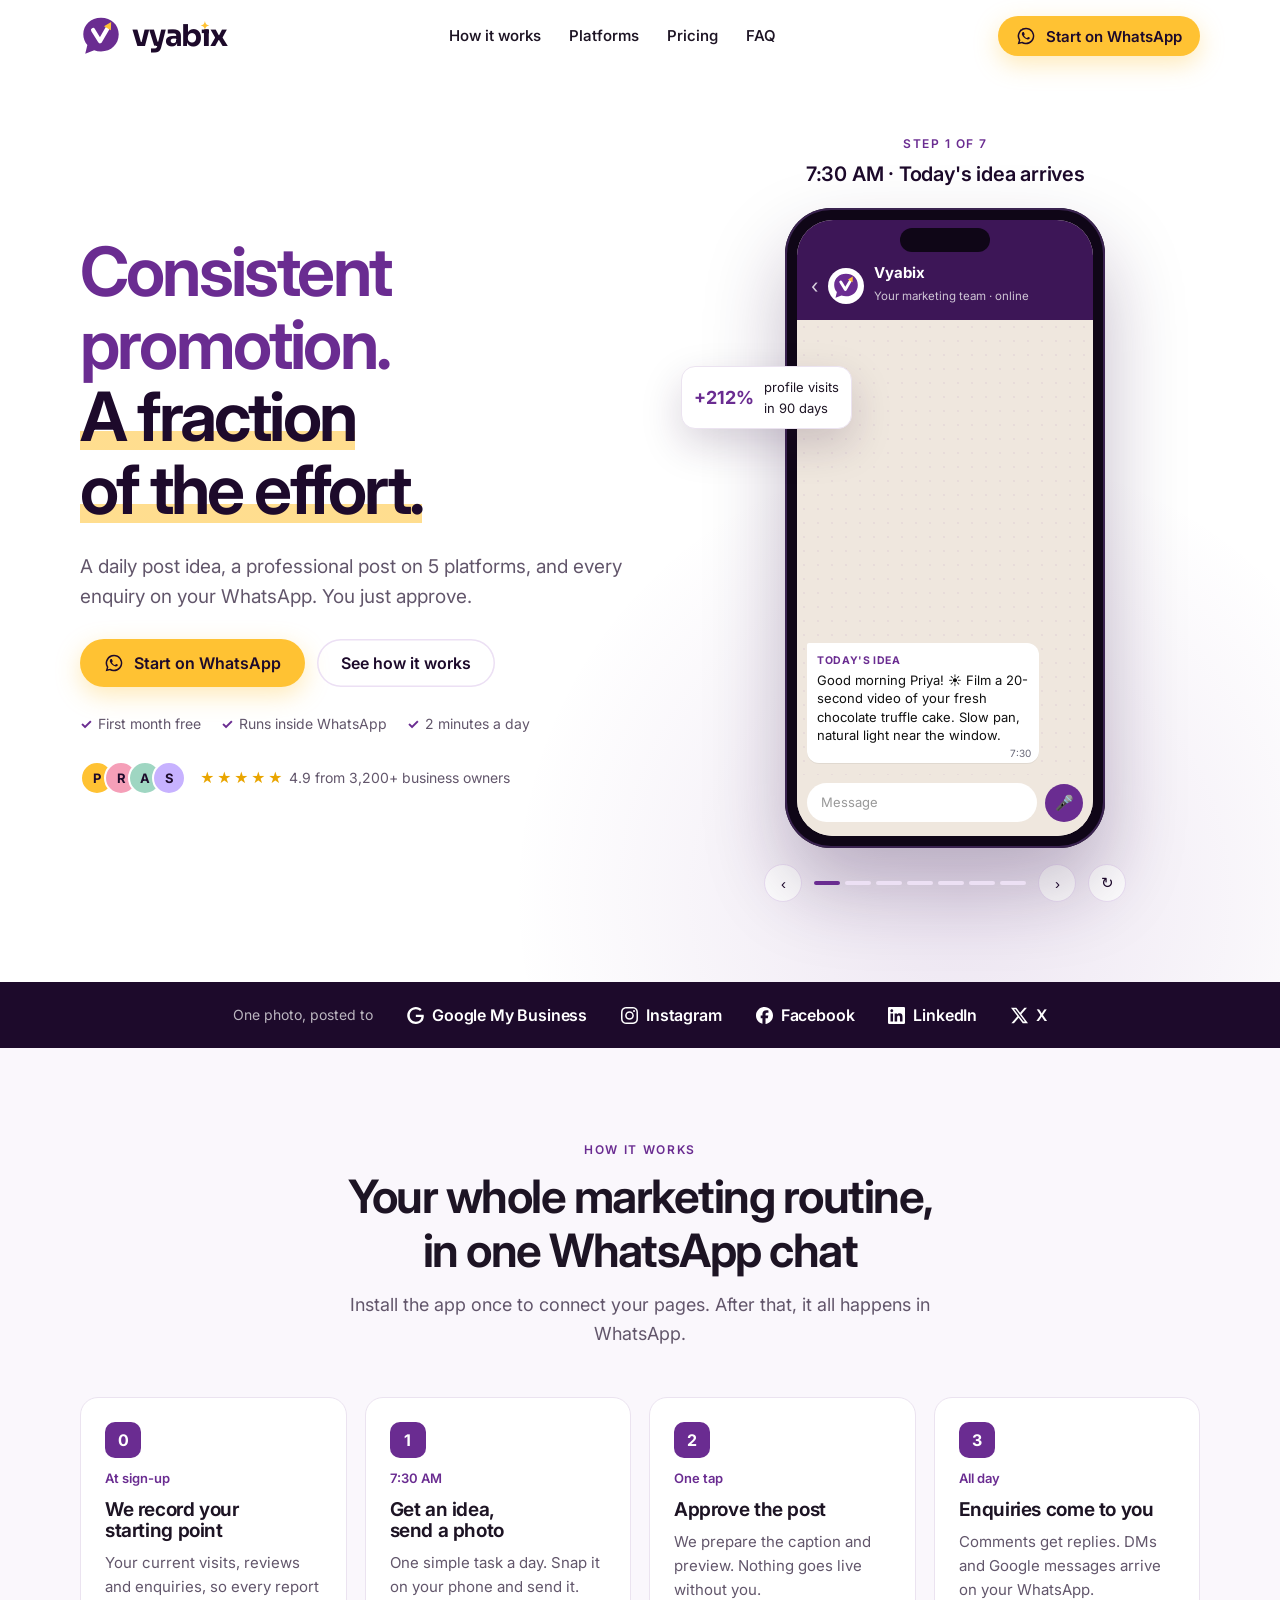
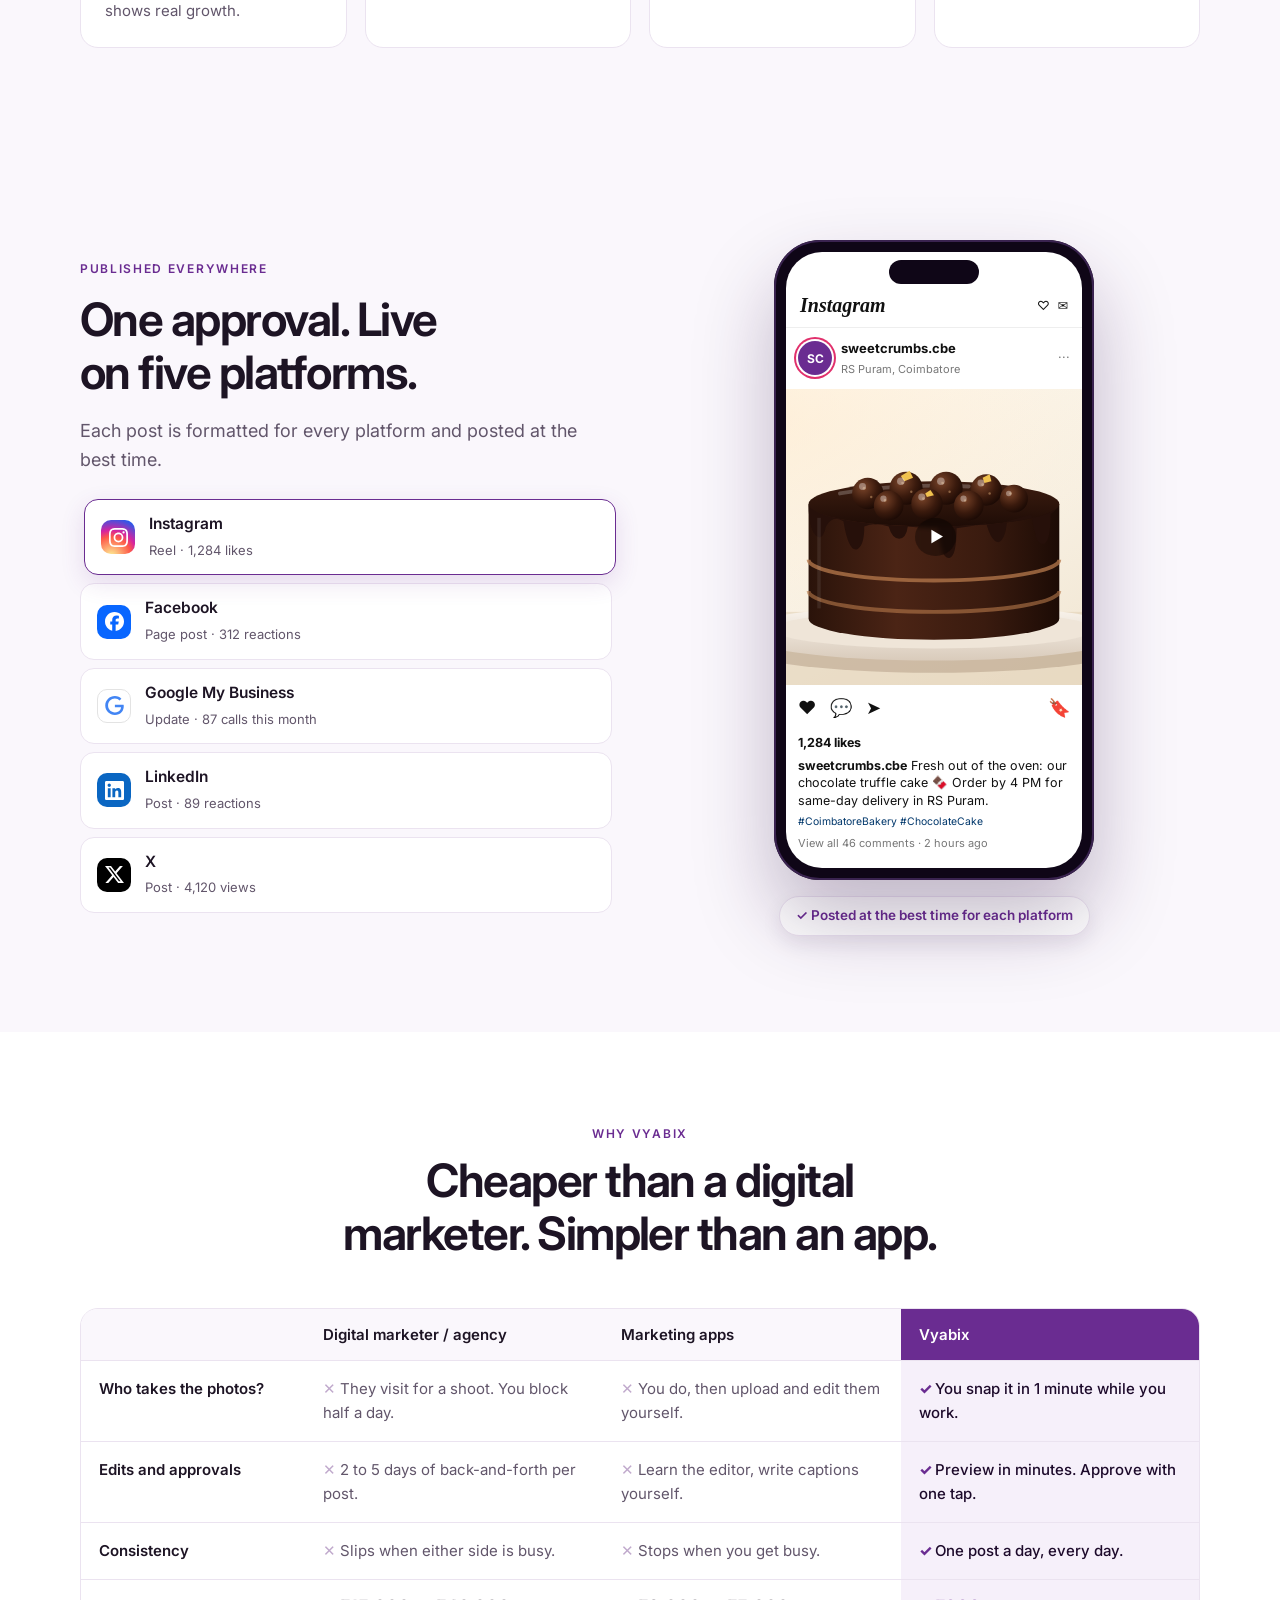
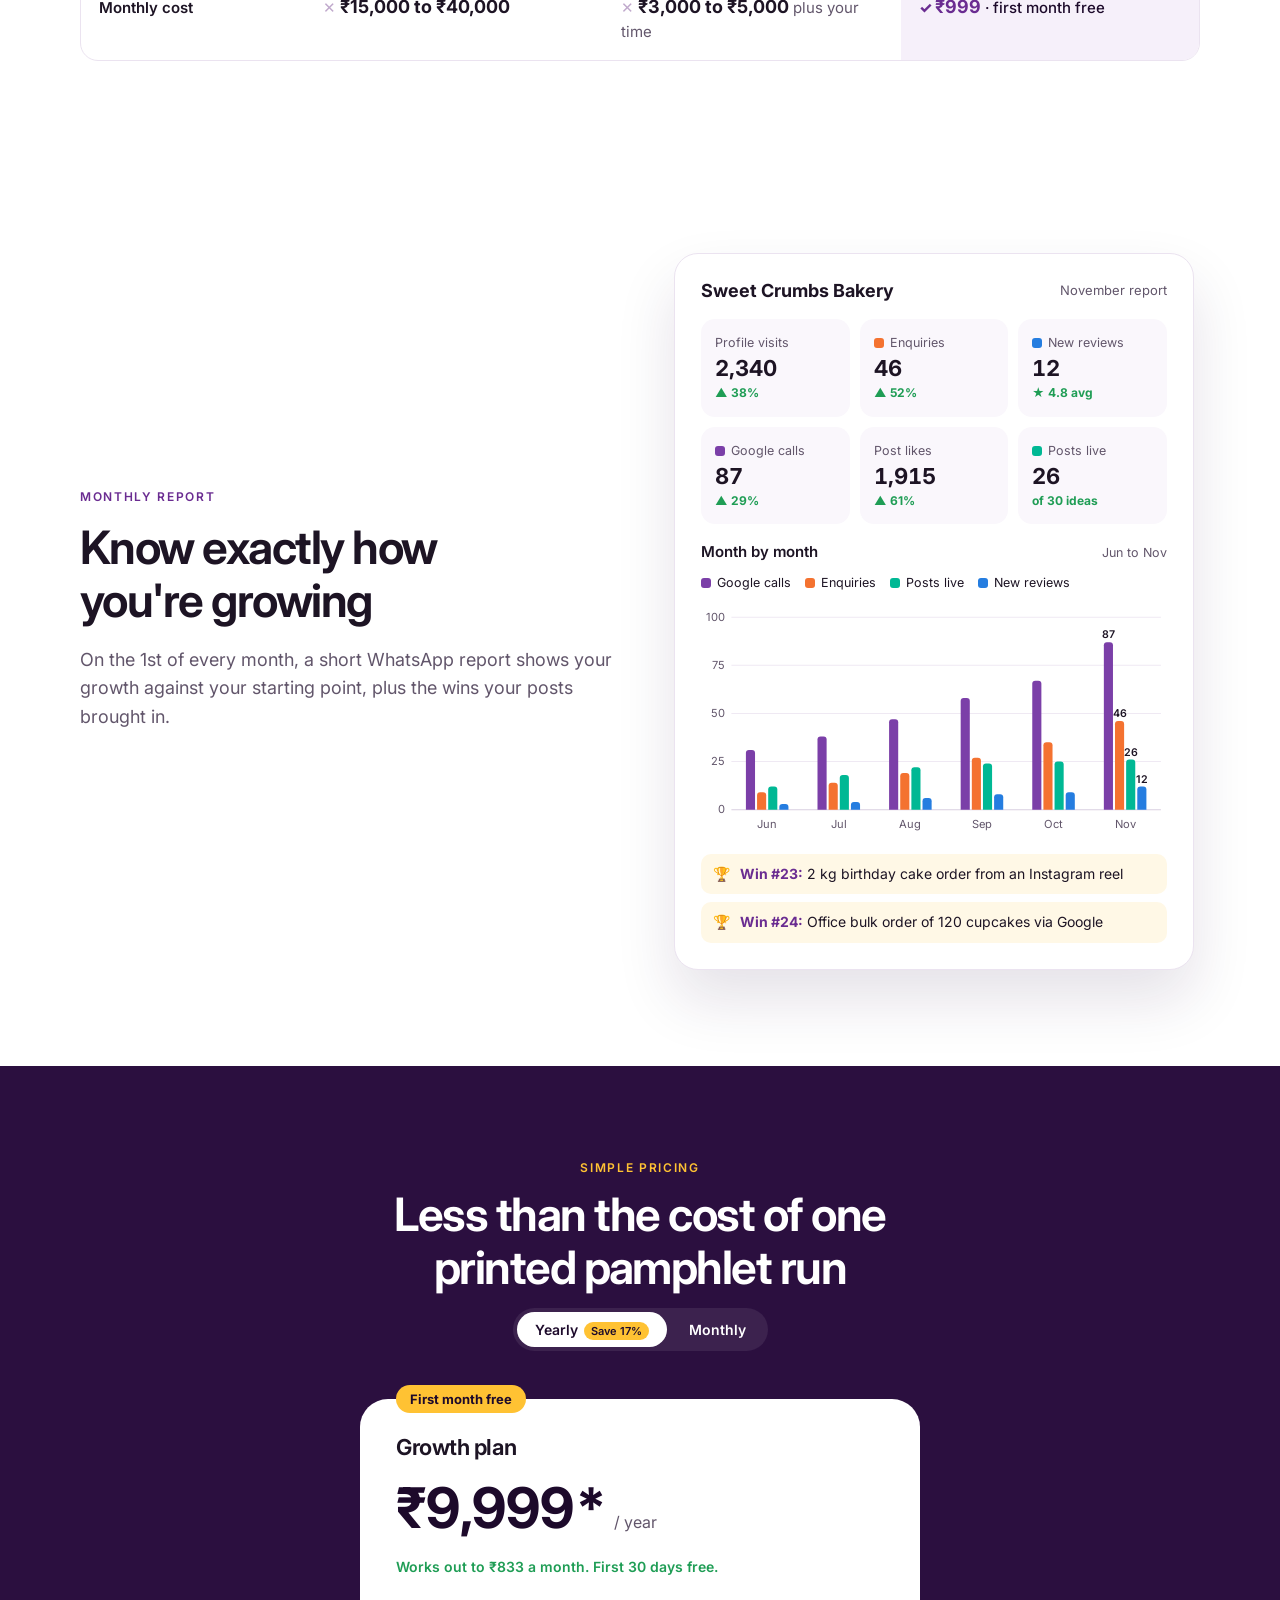
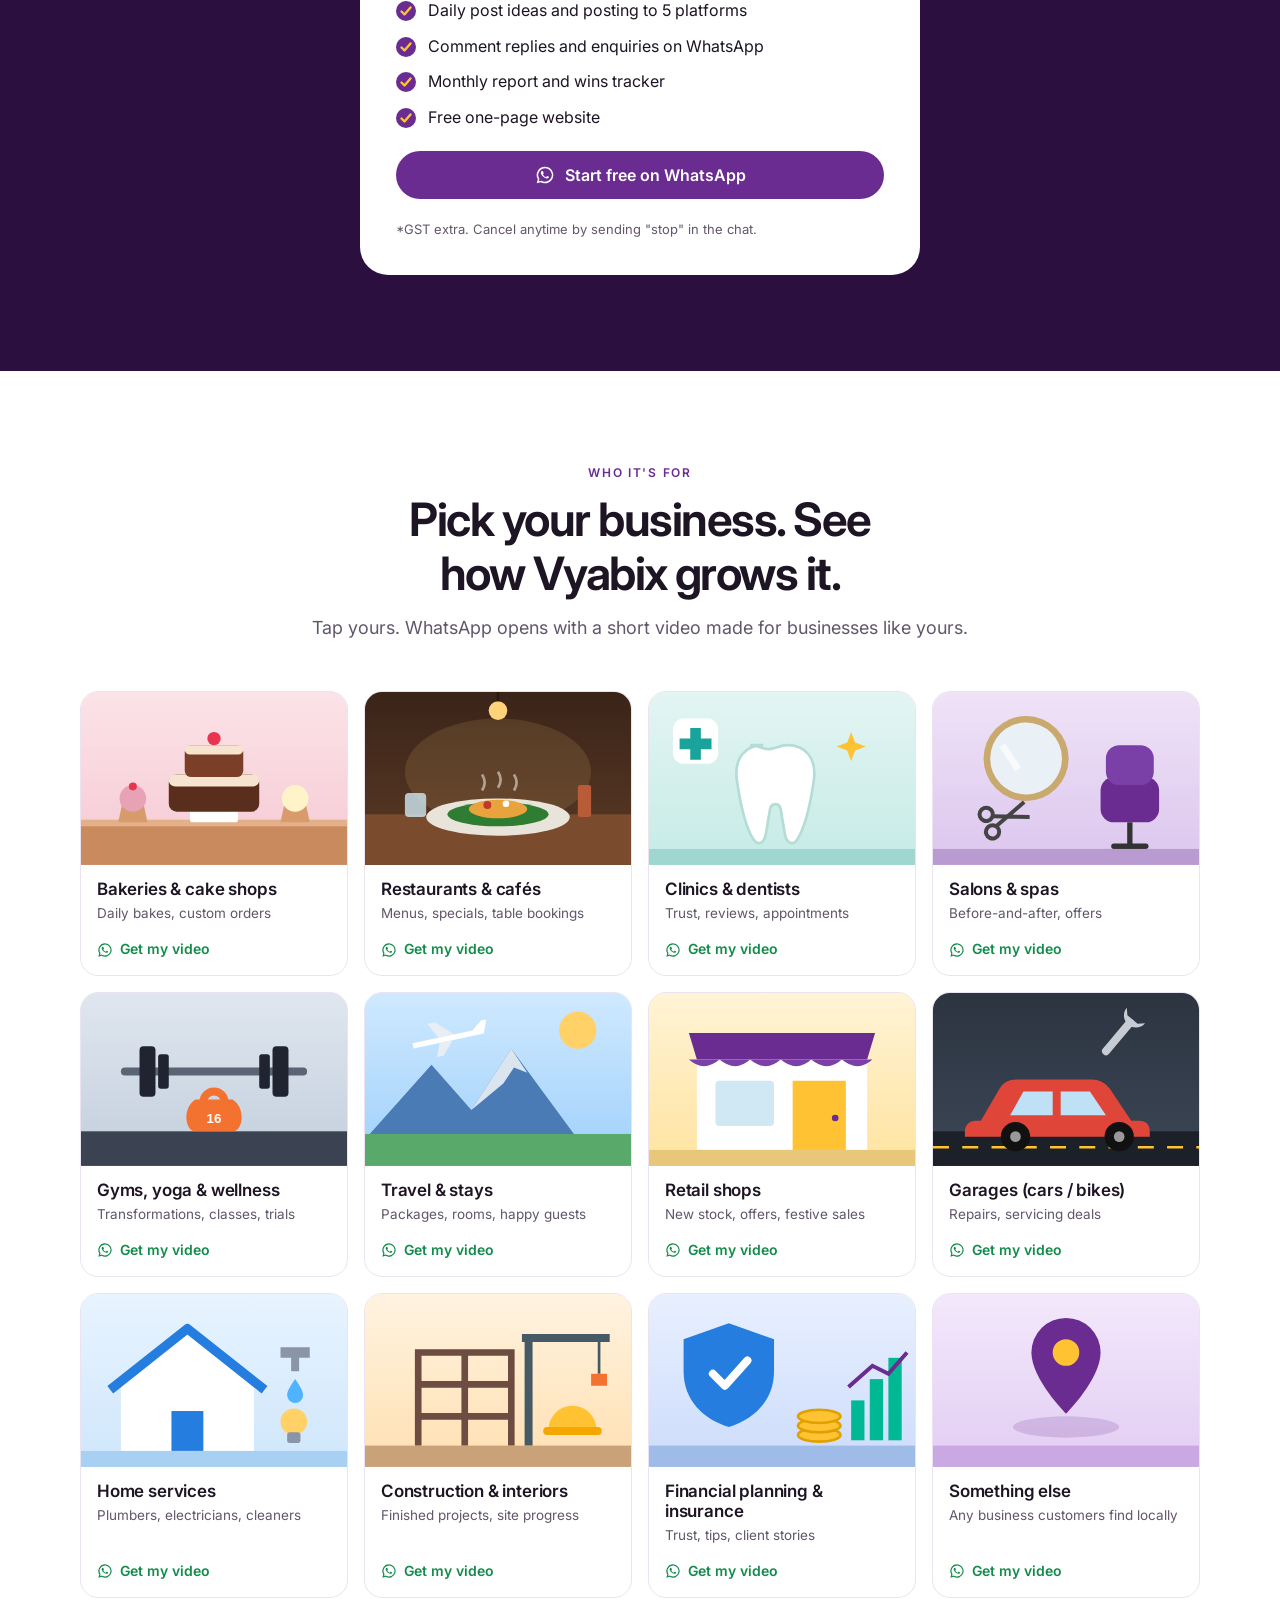
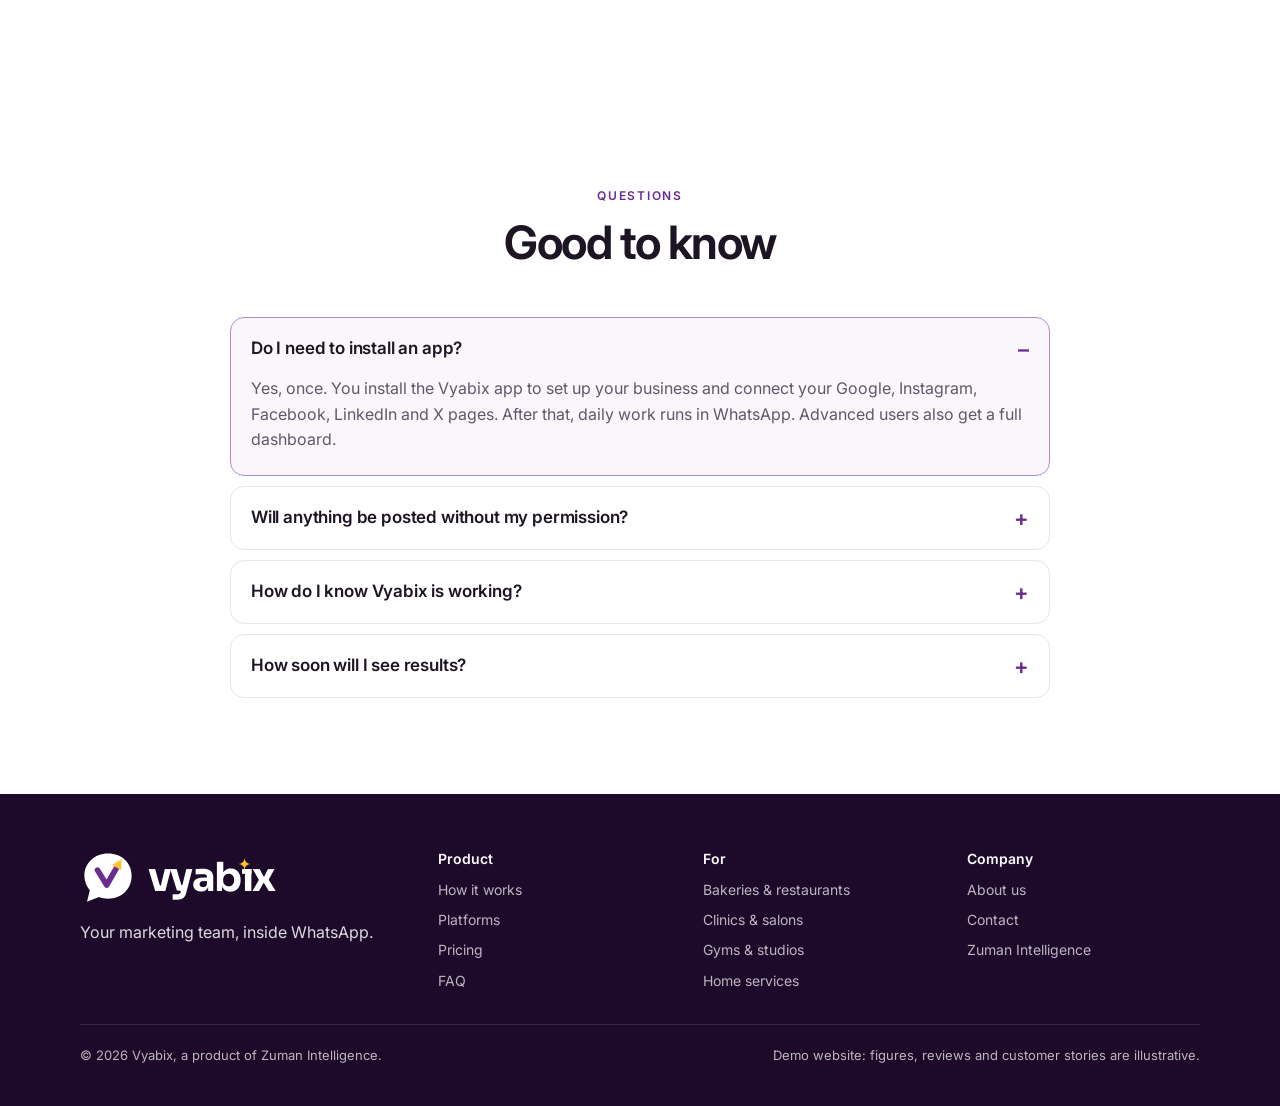
==== commit 5b297304: "Shorten Vyabix page, default to yearly plan, update business cards, cream cake backgrounds Co-Author" ====
--- a/vyabix/index.html
+++ b/vyabix/index.html
@@ -118,7 +118,7 @@
 .b.new{animation:pop .45s cubic-bezier(.2,.9,.3,1.3) both}
 @keyframes pop{from{opacity:0;transform:translateY(12px) scale(.96)}to{opacity:1;transform:none}}
 .b .tag{display:inline-block;font-size:10.5px;font-weight:700;color:var(--plum);text-transform:uppercase;letter-spacing:.06em;margin-bottom:2px}
-.media{height:120px;border-radius:8px;margin:-2px -5px 6px;background:#3a1b0f url("[data-uri]") center/cover no-repeat;position:relative;overflow:hidden}
+.media{height:120px;border-radius:8px;margin:-2px -5px 6px;background:#f8f0e2 url("[data-uri]") center/cover no-repeat;position:relative;overflow:hidden}
 .media::after{content:"▶";position:absolute;left:50%;top:50%;width:38px;height:38px;margin:-19px 0 0 -19px;border-radius:50%;background:rgba(0,0,0,.35);backdrop-filter:blur(2px);display:grid;place-items:center;color:#fff;font-size:15px;padding-left:3px}
 .media.raw{background:#2a2a2e url("[data-uri]") 42% center/cover no-repeat}
 .media .dur{position:absolute;left:8px;bottom:6px;font-size:10.5px;color:#fff;z-index:1}
@@ -259,7 +259,7 @@
 .inds{display:grid;grid-template-columns:repeat(4,1fr);gap:16px}
 .ind{border:1px solid var(--line);border-radius:18px;overflow:hidden;display:flex;flex-direction:column;background:#fff;color:var(--fg);text-decoration:none;transition:border-color .15s,transform .15s,box-shadow .15s}
 .ind:hover,.ind:focus-visible{border-color:var(--plum);transform:translateY(-3px);box-shadow:0 12px 28px rgba(106,44,145,.14);outline:none}
-.ind-ph{display:block;aspect-ratio:200/130;background:#eee}.ind-ph svg{display:block;width:100%;height:100%}
+.ind-ph{display:block;position:relative;aspect-ratio:200/130;background:#eee;overflow:hidden}.ind-ph img{position:absolute;inset:0;width:100%;height:100%;object-fit:cover;transition:transform .4s}.ind:hover .ind-ph img{transform:scale(1.04)}.ind-ph svg{display:block;width:100%;height:100%}
 .ind-tx{display:grid;gap:4px;padding:14px 16px 6px}
 .ind strong{font:600 17px var(--f-head);letter-spacing:-.01em}
 .ind-tx span{font-size:13.5px;color:var(--muted)}
@@ -283,7 +283,7 @@
 .sm-hero strong{font:700 24px var(--f-head)}
 .sm-hero small{opacity:.9}
 .sm-row{display:grid;grid-template-columns:repeat(3,1fr);gap:8px;padding:14px}
-.sm-row div{aspect-ratio:1;border-radius:8px;position:relative;overflow:hidden;background:#3a1b0f url("[data-uri]") 50% center/cover no-repeat}
+.sm-row div{aspect-ratio:1;border-radius:8px;position:relative;overflow:hidden;background:#f8f0e2 url("[data-uri]") 50% center/cover no-repeat}
 .sm-row div span{position:absolute;left:6px;bottom:6px;background:rgba(255,255,255,.92);color:#1d1424;font-size:10.5px;font-weight:600;padding:2px 7px;border-radius:999px}
 .sm-row div:nth-child(2){background:#e7d2b8 url("[data-uri]") center/cover no-repeat}
 .sm-row div:nth-child(3){background:#f6c9d6 url("[data-uri]") center/cover no-repeat}
@@ -525,7 +525,7 @@
 <nav class="nav" id="nav" aria-label="Main">
   <div class="in">
     <a class="logo" href="#top" aria-label="Vyabix home"><svg class="mark"><use class="m-inv" href="#mark-inv"/><use class="m-std" href="#mark"/></svg><span class="wm">vyab<span class="si">ı<svg viewBox="0 0 24 24"><use href="#spark"/></svg></span>x</span></a>
-    <div class="links"><a href="#how">How it works</a><a href="#features">Features</a><a href="#everywhere">Platforms</a><a href="#stories">Stories</a><a href="#pricing">Pricing</a><a href="#faq">FAQ</a></div>
+    <div class="links"><a href="#how">How it works</a><a href="#everywhere">Platforms</a><a href="#pricing">Pricing</a><a href="#faq">FAQ</a></div>
     <a class="btn btn-wa wa-link" href="#" target="_blank" rel="noopener"><svg><use href="#wa"/></svg><span>Start <span class="long">on WhatsApp</span></span></a>
   </div>
 </nav>
@@ -533,9 +533,8 @@
 <header class="hero" id="top">
   <div class="in">
     <div class="hero-copy">
-      <span class="pill"><b>New</b> Daily post ideas, delivered on WhatsApp</span>
-      <h1>Consistent promotion. <em>A fraction of the effort.</em></h1>
-      <p class="lead">Vyabix plans what your business should post each day, prepares it professionally, and publishes it on Google, Instagram, Facebook, LinkedIn and X once you approve. You stay visible every single day, and it all happens in the WhatsApp you already use.</p>
+            <h1>Consistent promotion. <em>A fraction of the effort.</em></h1>
+      <p class="lead">A daily post idea, a professional post on 5 platforms, and every enquiry on your WhatsApp. You just approve.</p>
       <div class="cta-row">
         <a class="btn btn-wa wa-link" href="#" target="_blank" rel="noopener"><svg><use href="#wa"/></svg>Start on WhatsApp</a>
         <a class="btn btn-ghost" href="#how">See how it works</a>
@@ -564,55 +563,26 @@
         <button id="replay" aria-label="Replay from start">↻</button>
       </div>
       <div class="float f1"><b>+212%</b><span>profile visits<br>in 90 days</span></div>
-      <div class="float f2"><b>2 min</b><span>a day is all<br>it takes</span></div>
+      
     </div>
   </div>
 </header>
 
 <div class="plat-strip"><div class="in"><span>One photo, posted to</span><strong><svg viewBox="0 0 24 24" aria-hidden="true"><path fill="#fff" d="M12.48 10.92v3.28h7.84c-.24 1.84-.853 3.187-1.787 4.133-1.147 1.147-2.933 2.4-6.053 2.4-4.827 0-8.6-3.893-8.6-8.72s3.773-8.72 8.6-8.72c2.6 0 4.507 1.027 5.907 2.347l2.307-2.307C18.747 1.44 16.133 0 12.48 0 5.867 0 .307 5.387.307 12s5.56 12 12.173 12c3.573 0 6.267-1.173 8.373-3.36 2.16-2.16 2.84-5.213 2.84-7.667 0-.76-.053-1.467-.173-2.053H12.48z"/></svg>Google My Business</strong><strong><svg viewBox="0 0 24 24" aria-hidden="true"><path fill="#fff" d="M7.0301.084c-1.2768.0602-2.1487.264-2.911.5634-.7888.3075-1.4575.72-2.1228 1.3877-.6652.6677-1.075 1.3368-1.3802 2.127-.2954.7638-.4956 1.6365-.552 2.914-.0564 1.2775-.0689 1.6882-.0626 4.947.0062 3.2586.0206 3.6671.0825 4.9473.061 1.2765.264 2.1482.5635 2.9107.308.7889.72 1.4573 1.388 2.1228.6679.6655 1.3365 1.0743 2.1285 1.38.7632.295 1.6361.4961 2.9134.552 1.2773.056 1.6884.069 4.9462.0627 3.2578-.0062 3.668-.0207 4.9478-.0814 1.28-.0607 2.147-.2652 2.9098-.5633.7889-.3086 1.4578-.72 2.1228-1.3881.665-.6682 1.0745-1.3378 1.3795-2.1284.2957-.7632.4966-1.636.552-2.9124.056-1.2809.0692-1.6898.063-4.948-.0063-3.2583-.021-3.6668-.0817-4.9465-.0607-1.2797-.264-2.1487-.5633-2.9117-.3084-.7889-.72-1.4568-1.3876-2.1228C21.2982 1.33 20.628.9208 19.8378.6165 19.074.321 18.2017.1197 16.9244.0645 15.6471.0093 15.236-.005 11.977.0014 8.718.0076 8.31.0215 7.0301.0839m.1402 21.6932c-1.17-.0509-1.8053-.2453-2.2287-.408-.5606-.216-.96-.4771-1.3819-.895-.422-.4178-.6811-.8186-.9-1.378-.1644-.4234-.3624-1.058-.4171-2.228-.0595-1.2645-.072-1.6442-.079-4.848-.007-3.2037.0053-3.583.0607-4.848.05-1.169.2456-1.805.408-2.2282.216-.5613.4762-.96.895-1.3816.4188-.4217.8184-.6814 1.3783-.9003.423-.1651 1.0575-.3614 2.227-.4171 1.2655-.06 1.6447-.072 4.848-.079 3.2033-.007 3.5835.005 4.8495.0608 1.169.0508 1.8053.2445 2.228.408.5608.216.96.4754 1.3816.895.4217.4194.6816.8176.9005 1.3787.1653.4217.3617 1.056.4169 2.2263.0602 1.2655.0739 1.645.0796 4.848.0058 3.203-.0055 3.5834-.061 4.848-.051 1.17-.245 1.8055-.408 2.2294-.216.5604-.4763.96-.8954 1.3814-.419.4215-.8181.6811-1.3783.9-.4224.1649-1.0577.3617-2.2262.4174-1.2656.0595-1.6448.072-4.8493.079-3.2045.007-3.5825-.006-4.848-.0608M16.953 5.5864A1.44 1.44 0 1 0 18.39 4.144a1.44 1.44 0 0 0-1.437 1.4424M5.8385 12.012c.0067 3.4032 2.7706 6.1557 6.173 6.1493 3.4026-.0065 6.157-2.7701 6.1506-6.1733-.0065-3.4032-2.771-6.1565-6.174-6.1498-3.403.0067-6.156 2.771-6.1496 6.1738M8 12.0077a4 4 0 1 1 4.008 3.9921A3.9996 3.9996 0 0 1 8 12.0077"/></svg>Instagram</strong><strong><svg viewBox="0 0 24 24" aria-hidden="true"><path fill="#fff" d="M9.101 23.691v-7.98H6.627v-3.667h2.474v-1.58c0-4.085 1.848-5.978 5.858-5.978.401 0 .955.042 1.468.103a8.68 8.68 0 0 1 1.141.195v3.325a8.623 8.623 0 0 0-.653-.036 26.805 26.805 0 0 0-.733-.009c-.707 0-1.259.096-1.675.309a1.686 1.686 0 0 0-.679.622c-.258.42-.374.995-.374 1.752v1.297h3.919l-.386 2.103-.287 1.564h-3.246v8.245C19.396 23.238 24 18.179 24 12.044c0-6.627-5.373-12-12-12s-12 5.373-12 12c0 5.628 3.874 10.35 9.101 11.647Z"/></svg>Facebook</strong><strong><svg viewBox="0 0 24 24" aria-hidden="true"><path fill="#fff" d="M20.447 20.452h-3.554v-5.569c0-1.328-.027-3.037-1.852-3.037-1.853 0-2.136 1.445-2.136 2.939v5.667H9.351V9h3.414v1.561h.046c.477-.9 1.637-1.85 3.37-1.85 3.601 0 4.267 2.37 4.267 5.455v6.286zM5.337 7.433c-1.144 0-2.063-.926-2.063-2.065 0-1.138.92-2.063 2.063-2.063 1.14 0 2.064.925 2.064 2.063 0 1.139-.925 2.065-2.064 2.065zm1.782 13.019H3.555V9h3.564v11.452zM22.225 0H1.771C.792 0 0 .774 0 1.729v20.542C0 23.227.792 24 1.771 24h20.451C23.2 24 24 23.227 24 22.271V1.729C24 .774 23.2 0 22.222 0h.003z"/></svg>LinkedIn</strong><strong><svg viewBox="0 0 24 24" aria-hidden="true"><path fill="#fff" d="M18.901 1.153h3.68l-8.04 9.19L24 22.846h-7.406l-5.8-7.584-6.638 7.584H.474l8.6-9.83L0 1.154h7.594l5.243 6.932ZM17.61 20.644h2.039L6.486 3.24H4.298Z"/></svg>X</strong></div></div>
 
-<section>
-  <div class="in">
-    <div class="stats">
-      <div class="stat"><b>12,400+</b><span>local businesses growing with Vyabix</span></div>
-      <div class="stat"><b>38 lakh</b><span>posts published across 5 platforms</span></div>
-      <div class="stat"><b>9.6 lakh</b><span>enquiries delivered to WhatsApp</span></div>
-      <div class="stat"><b>3.1×</b><span>average rise in enquiries in 90 days</span></div>
-    </div>
-  </div>
-</section>
 
 <section class="how" id="how">
   <div class="in">
     <div class="sec-head center">
       <span class="kicker">How it works</span>
       <h2>Your whole marketing routine, in one WhatsApp chat</h2>
-      <p class="lead">Install the Vyabix app once to connect your pages. After that, almost everything happens in WhatsApp. If you can send a photo on WhatsApp, you can use Vyabix.</p>
-    </div>
-    <div class="baseline">
-      <div class="bl-txt">
-        <span class="bl-tag">Step 0 · At sign-up</span>
-        <h3>First, we measure your starting point</h3>
-        <p>When you sign up, Vyabix studies your existing Google, Instagram and Facebook profiles and records your pre-Vyabix numbers. Every monthly report compares against this baseline, so you can see exactly what changed.</p>
-      </div>
-      <div class="bl-card" aria-label="Sample starting-point report">
-        <div class="bl-head"><strong>Your starting point</strong><span>Sweet Crumbs Bakery · Before Vyabix</span></div>
-        <div class="bl-grid">
-          <div><small>Profile visits / month</small><b>740</b></div>
-          <div><small>Google reviews</small><b>18 · ★4.2</b></div>
-          <div><small>Posts last 30 days</small><b>2</b></div>
-          <div><small>Enquiries / month</small><b>9</b></div>
-          <div><small>Instagram followers</small><b>412</b></div>
-          <div><small>Unanswered reviews</small><b>11</b></div>
-        </div>
-        <p class="bl-foot">After 90 days: <b>2,340</b> visits, <b>46</b> enquiries, <b>★4.8</b></p>
-      </div>
+      <p class="lead">Install the app once to connect your pages. After that, it all happens in WhatsApp.</p>
     </div>
     <div class="steps">
-      <div class="step"><span class="n">1</span><span class="time">7:30 AM</span><h3>Get today's idea</h3><p>One simple, specific task for your business. "Show the way to your shop." "Film your best-selling cake."</p></div>
-      <div class="step"><span class="n">2</span><span class="time">1 minute</span><h3>Shoot and send</h3><p>Take a photo or short video on your phone and send it to the Vyabix chat. That's your part done.</p></div>
-      <div class="step"><span class="n">3</span><span class="time">One tap</span><h3>Approve the post</h3><p>We write the caption, hashtags and Google update and send you a preview. Nothing goes live until you tap Approve.</p></div>
-      <div class="step"><span class="n">4</span><span class="time">All day</span><h3>Enquiries come to you</h3><p>Comments get replies. DMs and Google messages are forwarded to your WhatsApp with the customer's name and question.</p></div>
+      <div class="step"><span class="n">0</span><span class="time">At sign-up</span><h3>We record your starting point</h3><p>Your current visits, reviews and enquiries, so every report shows real growth.</p></div>
+      <div class="step"><span class="n">1</span><span class="time">7:30 AM</span><h3>Get an idea, send a photo</h3><p>One simple task a day. Snap it on your phone and send it.</p></div>
+      <div class="step"><span class="n">2</span><span class="time">One tap</span><h3>Approve the post</h3><p>We prepare the caption and preview. Nothing goes live without you.</p></div>
+      <div class="step"><span class="n">3</span><span class="time">All day</span><h3>Enquiries come to you</h3><p>Comments get replies. DMs and Google messages arrive on your WhatsApp.</p></div>
     </div>
   </div>
 </section>
@@ -622,7 +592,7 @@
     <div class="txt">
       <span class="kicker">Published everywhere</span>
       <h2>One approval. Live on five platforms.</h2>
-      <p class="lead">Each post is resized, captioned and formatted for every platform, so it looks native wherever your customers scroll or search.</p>
+      <p class="lead">Each post is formatted for every platform and posted at the best time.</p>
       <div class="ptabs" role="tablist" aria-label="Platforms">
         <button role="tab" aria-selected="true" data-k="ig"><i style="background:radial-gradient(circle at 30% 107%,#fdf497 0%,#fd5949 45%,#d6249f 60%,#285aeb 90%)"><svg viewBox="0 0 24 24" aria-hidden="true"><path fill="#fff" d="M7.0301.084c-1.2768.0602-2.1487.264-2.911.5634-.7888.3075-1.4575.72-2.1228 1.3877-.6652.6677-1.075 1.3368-1.3802 2.127-.2954.7638-.4956 1.6365-.552 2.914-.0564 1.2775-.0689 1.6882-.0626 4.947.0062 3.2586.0206 3.6671.0825 4.9473.061 1.2765.264 2.1482.5635 2.9107.308.7889.72 1.4573 1.388 2.1228.6679.6655 1.3365 1.0743 2.1285 1.38.7632.295 1.6361.4961 2.9134.552 1.2773.056 1.6884.069 4.9462.0627 3.2578-.0062 3.668-.0207 4.9478-.0814 1.28-.0607 2.147-.2652 2.9098-.5633.7889-.3086 1.4578-.72 2.1228-1.3881.665-.6682 1.0745-1.3378 1.3795-2.1284.2957-.7632.4966-1.636.552-2.9124.056-1.2809.0692-1.6898.063-4.948-.0063-3.2583-.021-3.6668-.0817-4.9465-.0607-1.2797-.264-2.1487-.5633-2.9117-.3084-.7889-.72-1.4568-1.3876-2.1228C21.2982 1.33 20.628.9208 19.8378.6165 19.074.321 18.2017.1197 16.9244.0645 15.6471.0093 15.236-.005 11.977.0014 8.718.0076 8.31.0215 7.0301.0839m.1402 21.6932c-1.17-.0509-1.8053-.2453-2.2287-.408-.5606-.216-.96-.4771-1.3819-.895-.422-.4178-.6811-.8186-.9-1.378-.1644-.4234-.3624-1.058-.4171-2.228-.0595-1.2645-.072-1.6442-.079-4.848-.007-3.2037.0053-3.583.0607-4.848.05-1.169.2456-1.805.408-2.2282.216-.5613.4762-.96.895-1.3816.4188-.4217.8184-.6814 1.3783-.9003.423-.1651 1.0575-.3614 2.227-.4171 1.2655-.06 1.6447-.072 4.848-.079 3.2033-.007 3.5835.005 4.8495.0608 1.169.0508 1.8053.2445 2.228.408.5608.216.96.4754 1.3816.895.4217.4194.6816.8176.9005 1.3787.1653.4217.3617 1.056.4169 2.2263.0602 1.2655.0739 1.645.0796 4.848.0058 3.203-.0055 3.5834-.061 4.848-.051 1.17-.245 1.8055-.408 2.2294-.216.5604-.4763.96-.8954 1.3814-.419.4215-.8181.6811-1.3783.9-.4224.1649-1.0577.3617-2.2262.4174-1.2656.0595-1.6448.072-4.8493.079-3.2045.007-3.5825-.006-4.848-.0608M16.953 5.5864A1.44 1.44 0 1 0 18.39 4.144a1.44 1.44 0 0 0-1.437 1.4424M5.8385 12.012c.0067 3.4032 2.7706 6.1557 6.173 6.1493 3.4026-.0065 6.157-2.7701 6.1506-6.1733-.0065-3.4032-2.771-6.1565-6.174-6.1498-3.403.0067-6.156 2.771-6.1496 6.1738M8 12.0077a4 4 0 1 1 4.008 3.9921A3.9996 3.9996 0 0 1 8 12.0077"/></svg></i><span><b>Instagram</b><small>Reel · 1,284 likes</small></span></button>
         <button role="tab" aria-selected="false" data-k="fb"><i style="background:#0866ff"><svg viewBox="0 0 24 24" aria-hidden="true"><path fill="#fff" d="M9.101 23.691v-7.98H6.627v-3.667h2.474v-1.58c0-4.085 1.848-5.978 5.858-5.978.401 0 .955.042 1.468.103a8.68 8.68 0 0 1 1.141.195v3.325a8.623 8.623 0 0 0-.653-.036 26.805 26.805 0 0 0-.733-.009c-.707 0-1.259.096-1.675.309a1.686 1.686 0 0 0-.679.622c-.258.42-.374.995-.374 1.752v1.297h3.919l-.386 2.103-.287 1.564h-3.246v8.245C19.396 23.238 24 18.179 24 12.044c0-6.627-5.373-12-12-12s-12 5.373-12 12c0 5.628 3.874 10.35 9.101 11.647Z"/></svg></i><span><b>Facebook</b><small>Page post · 312 reactions</small></span></button>
@@ -691,47 +661,20 @@
   </div>
 </section>
 
-<section id="ideas" style="padding-inline:0">
-  <div class="in">
-    <div class="sec-head">
-      <span class="kicker">Never run out of ideas</span>
-      <h2>30 days of posts, planned for your business</h2>
-      <p class="lead">Each idea is picked for your industry, the season and what worked for you last week. Here's what a month looks like for a bakery.</p>
-    </div>
-  </div>
-  <div class="ideas-wrap" tabindex="0" aria-label="Sample daily ideas, scroll sideways">
-    <div class="ideas">
-      <div class="idea today"><span class="day">Today · Mon</span><h3>Film your fresh chocolate truffle cake</h3><span class="fmt">20-sec video</span></div>
-      <div class="idea"><span class="day">Tue</span><h3>Show customers the way to your shop from the main road</h3><span class="fmt">Location video</span></div>
-      <div class="idea"><span class="day">Wed</span><h3>Photos of your 3 best-selling biscuits</h3><span class="fmt">Photo set</span></div>
-      <div class="idea"><span class="day">Thu</span><h3>Record a 30-second customer review at the counter</h3><span class="fmt">Testimonial</span></div>
-      <div class="idea"><span class="day">Fri</span><h3>Take a quick tour of your kitchen</h3><span class="fmt">Store tour</span></div>
-      <div class="idea"><span class="day">Sat</span><h3>Tell us about your most loyal customer</h3><span class="fmt">Story post</span></div>
-      <div class="idea"><span class="day">Sun</span><h3>Weekend special: behind the scenes of a birthday order</h3><span class="fmt">Reel</span></div>
-      <div class="idea"><span class="day">Mon</span><h3>Introduce your team with one fun fact each</h3><span class="fmt">Photo + text</span></div>
-      <div class="idea"><span class="day">Tue</span><h3>Ask your customers to vote on next week's new flavour</h3><span class="fmt">Poll</span></div>
-    </div>
-  </div>
-  <p class="hint">Scroll sideways to see more ideas</p>
-</section>
 
 <section>
   <div class="in">
     <div class="sec-head center">
       <span class="kicker">Why Vyabix</span>
       <h2>Cheaper than a digital marketer. Simpler than an app.</h2>
-      <p class="lead">Agencies need your time for shoots, meetings and approvals, and charge more than most local businesses can afford. Most apps hand you a dashboard and leave the work to you. Vyabix fits into the 2 minutes you already spend on WhatsApp.</p>
-    </div>
+          </div>
     <div class="cmp-wrap" tabindex="0" aria-label="Comparison table">
       <table class="cmp">
         <thead><tr><th scope="col"><span class="sr">Question</span></th><th scope="col">Digital marketer / agency</th><th scope="col">Marketing apps</th><th scope="col" class="us">Vyabix</th></tr></thead>
         <tbody>
           <tr><th scope="row">Who takes the photos?</th><td class="bad">They visit for a shoot. You block half a day.</td><td class="bad">You do, then upload and edit them yourself.</td><td class="us good">You snap it in 1 minute while you work.</td></tr>
-          <tr><th scope="row">Scheduling</th><td class="bad">Calls and meetings to match both calendars.</td><td class="bad">You plan the calendar yourself.</td><td class="us good">A ready idea arrives every morning.</td></tr>
           <tr><th scope="row">Edits and approvals</th><td class="bad">2 to 5 days of back-and-forth per post.</td><td class="bad">Learn the editor, write captions yourself.</td><td class="us good">Preview in minutes. Approve with one tap.</td></tr>
-          <tr><th scope="row">Posting at the right time</th><td class="bad">Depends on their workload.</td><td class="bad">Only if you remember to schedule.</td><td class="us good">Posted at the best time for each platform.</td></tr>
           <tr><th scope="row">Consistency</th><td class="bad">Slips when either side is busy.</td><td class="bad">Stops when you get busy.</td><td class="us good">One post a day, every day.</td></tr>
-          <tr><th scope="row">Enquiries</th><td class="bad">Left in 5 different inboxes.</td><td class="bad">Inside the app's dashboard.</td><td class="us good">Forwarded straight to your WhatsApp.</td></tr>
           <tr class="cost"><th scope="row">Monthly cost</th><td class="bad"><b>₹15,000 to ₹40,000</b></td><td class="bad"><b>₹3,000 to ₹5,000</b> plus your time</td><td class="us good"><b>₹999</b> · first month free</td></tr>
         </tbody>
       </table>
@@ -739,38 +682,13 @@
   </div>
 </section>
 
-<section id="features" style="background:var(--soft)">
-  <div class="in">
-    <div class="sec-head">
-      <span class="kicker">Everything included</span>
-      <h2>One chat. Eight jobs done for you.</h2>
-    </div>
-    <div class="feats">
-      <div class="feat hl"><span class="ic"><svg viewBox="0 0 24 24"><path d="M12 2v3M12 19v3M4.2 4.2l2.1 2.1M17.7 17.7l2.1 2.1M2 12h3M19 12h3M4.2 19.8l2.1-2.1M17.7 6.3l2.1-2.1"/><circle cx="12" cy="12" r="4"/></svg></span><h3>Daily post ideas</h3><p>A new, doable idea every morning, picked for your business type.</p></div>
-      <div class="feat"><span class="ic"><svg viewBox="0 0 24 24"><path d="M20 6 9 17l-5-5"/></svg></span><h3>You approve everything</h3><p>See the exact caption and preview. Approve, edit or skip with one tap.</p></div>
-      <div class="feat"><span class="ic"><svg viewBox="0 0 24 24"><circle cx="18" cy="5" r="3"/><circle cx="6" cy="12" r="3"/><circle cx="18" cy="19" r="3"/><path d="m8.6 13.5 6.8 4M15.4 6.5l-6.8 4"/></svg></span><h3>Post to 5 platforms</h3><p>Google My Business, Instagram, Facebook, LinkedIn and X, sized right for each.</p></div>
-      <div class="feat"><span class="ic"><svg viewBox="0 0 24 24"><path d="M21 15a2 2 0 0 1-2 2H7l-4 4V5a2 2 0 0 1 2-2h14a2 2 0 0 1 2 2z"/></svg></span><h3>Comments handled</h3><p>Polite replies to comments and Google reviews in your brand's voice.</p></div>
-      <div class="feat"><span class="ic"><svg viewBox="0 0 24 24"><path d="M22 12h-6l-2 3h-4l-2-3H2"/><path d="M5.5 5.1 2 12v6a2 2 0 0 0 2 2h16a2 2 0 0 0 2-2v-6l-3.5-6.9A2 2 0 0 0 16.8 4H7.2a2 2 0 0 0-1.7 1.1z"/></svg></span><h3>Enquiries on WhatsApp</h3><p>Every DM and Google message forwarded to you with name and question.</p></div>
-      <div class="feat"><span class="ic"><svg viewBox="0 0 24 24"><path d="M3 3v18h18"/><path d="m7 15 4-4 3 3 5-6"/></svg></span><h3>Monthly report</h3><p>Profile visits, reviews, enquiries, likes and Google calls, in one message.</p></div>
-      <div class="feat"><span class="ic"><svg viewBox="0 0 24 24"><rect x="3" y="4" width="18" height="16" rx="2"/><path d="M3 9h18"/></svg></span><h3>Free one-page website</h3><p>A clean site with your photos, timings, map and a WhatsApp button.</p></div>
-      <div class="feat"><span class="ic"><svg viewBox="0 0 24 24"><path d="M8 21h8M12 17v4M7 4h10v5a5 5 0 0 1-10 0z"/><path d="M17 5h3v2a3 3 0 0 1-3 3M7 5H4v2a3 3 0 0 0 3 3"/></svg></span><h3>Wins tracker</h3><p>Tell us when a post brings an order. We learn what works and suggest more of it.</p></div>
-    </div>
-  </div>
-</section>
 
 <section>
   <div class="in split">
     <div class="txt">
       <span class="kicker">Monthly report</span>
       <h2>Know exactly how you're growing</h2>
-      <p class="lead">On the 1st of every month, a short report lands in your WhatsApp, compared against the starting point we recorded when you joined. No jargon. Just the numbers that matter and the wins you told us about.</p>
-      <ul class="checks">
-        <li>Profile visits and Google My Business calls</li>
-        <li>New reviews and your average rating</li>
-        <li>Enquiries from each platform</li>
-        <li>Likes, shares and your best post of the month</li>
-        <li>Your wins, and what to do more of next month</li>
-      </ul>
+      <p class="lead">On the 1st of every month, a short WhatsApp report shows your growth against your starting point, plus the wins your posts brought in.</p>
     </div>
     <div class="report" aria-label="Sample monthly report">
       <div class="report-top"><strong>Sweet Crumbs Bakery</strong><span>November report</span></div>
@@ -796,31 +714,30 @@
   </div>
 </section>
 
-<section class="stories" id="stories">
+
+<section class="pricing" id="pricing">
   <div class="in">
     <div class="sec-head center">
-      <span class="kicker">Customer stories</span>
-      <h2>Small businesses, big wins</h2>
-    </div>
-    <div class="story-grid">
-      <div class="story">
-        <div class="big">3.4× <small>enquiries</small></div>
-        <p class="fine">in 60 days</p>
-        <blockquote>"I used to post once a month when I remembered. Now I get an idea every morning and orders come to my WhatsApp. I spend 5 minutes on it."</blockquote>
-        <div class="who"><i style="background:#6a2c91">P</i><div><strong>Priya Raman</strong><span>Sweet Crumbs Bakery, Coimbatore</span></div></div>
+      <span class="kicker">Simple pricing</span>
+      <h2>Less than the cost of one printed pamphlet run</h2>
+            <div class="toggle" role="group" aria-label="Billing period">
+        <button id="by" aria-pressed="true">Yearly<em>Save 17%</em></button>
+        <button id="bm" aria-pressed="false">Monthly</button>
       </div>
-      <div class="story">
-        <div class="big">18 → 214 <small>reviews</small></div>
-        <p class="fine">on Google in 5 months</p>
-        <blockquote>"Vyabix reminded me to ask happy clients for a review and replied to every one. We're now the top-rated salon in our area."</blockquote>
-        <div class="who"><i style="background:#c2417a">A</i><div><strong>Anjali Deshmukh</strong><span>Glow Studio Salon, Pune</span></div></div>
-      </div>
-      <div class="story">
-        <div class="big">41 <small>new members</small></div>
-        <p class="fine">from Instagram DMs in one quarter</p>
-        <blockquote>"Every DM comes to my phone with the person's name. I just reply on WhatsApp and close the membership. Simple."</blockquote>
-        <div class="who"><i style="background:#1f7a6a">K</i><div><strong>Karthik Selvam</strong><span>FitZone Gym, Madurai</span></div></div>
-      </div>
+    </div>
+    <div class="price-card">
+      <span class="ribbon">First month free</span>
+      <h3>Growth plan</h3>
+      <div class="price"><b id="amt">₹9,999*</b><span id="per">/ year</span></div>
+      <p class="price-note" id="pnote">Works out to ₹833 a month. First 30 days free.</p>
+      <ul class="checks">
+        <li>Daily post ideas and posting to 5 platforms</li>
+        <li>Comment replies and enquiries on WhatsApp</li>
+        <li>Monthly report and wins tracker</li>
+        <li>Free one-page website</li>
+      </ul>
+      <a class="btn btn-plum wa-link" href="#" target="_blank" rel="noopener"><svg width="20" height="20"><use href="#wa"/></svg>Start free on WhatsApp</a>
+      <p class="fine">*GST extra. Cancel anytime by sending "stop" in the chat.</p>
     </div>
   </div>
 </section>
@@ -830,73 +747,22 @@
     <div class="sec-head center">
       <span class="kicker">Who it's for</span>
       <h2>Pick your business. See how Vyabix grows it.</h2>
-      <p class="lead">Tap your line of business. WhatsApp opens, and Vyabix sends you a short video on how it helps businesses like yours grow. Everything starts from there.</p>
+      <p class="lead">Tap yours. WhatsApp opens with a short video made for businesses like yours.</p>
     </div>
     <div class="pick-hint" id="pickHint" hidden><b>One tap to start:</b> choose your line of business below</div>
     <div class="inds">
-      <a class="ind" href="#" target="_blank" rel="noopener" data-ind="bakery" data-say="a bakery or cake shop"><span class="ind-ph"><svg viewBox="0 0 200 130" preserveAspectRatio="xMidYMid slice" aria-hidden="true"><defs><linearGradient id="g4434" x1="0" y1="0" x2="0" y2="1"><stop offset="0" stop-color="#fbe3e8"/><stop offset="1" stop-color="#f6c9d3"/></linearGradient></defs><rect width="200" height="130" fill="url(#g4434)"/><rect y="98" width="200" height="32" fill="#c98a5e"/><rect y="96" width="200" height="5" fill="#e3b08a"/><rect x="82" y="88" width="36" height="10" rx="2" fill="#fff"/><rect x="66" y="62" width="68" height="28" rx="6" fill="#5a2e1c"/><rect x="66" y="62" width="68" height="9" rx="5" fill="#f7e4d0"/><rect x="78" y="40" width="44" height="24" rx="5" fill="#7a3f26"/><rect x="78" y="40" width="44" height="7" rx="4" fill="#f7e4d0"/><circle cx="100" cy="35" r="5" fill="#e8344e"/><g fill="#e8a2b5"><path d="M28 98h22l-3-14H31z" fill="#d79b6c"/><circle cx="39" cy="80" r="10"/><path d="M150 98h22l-3-14h-16z" fill="#d79b6c"/><circle cx="161" cy="80" r="10" fill="#fff3c9"/></g><circle cx="39" cy="71" r="3" fill="#e8344e"/></svg></span><span class="ind-tx"><strong>Bakeries &amp; cake shops</strong><span>Daily bakes, custom orders</span></span><span class="ind-go"><svg><use href="#wa"/></svg>Get my video</span></a>
-      <a class="ind" href="#" target="_blank" rel="noopener" data-ind="restaurant" data-say="a restaurant or café"><span class="ind-ph"><svg viewBox="0 0 200 130" preserveAspectRatio="xMidYMid slice" aria-hidden="true"><defs><linearGradient id="g5330" x1="0" y1="0" x2="0" y2="1"><stop offset="0" stop-color="#3a2418"/><stop offset="1" stop-color="#5c3a26"/></linearGradient></defs><rect width="200" height="130" fill="url(#g5330)"/><circle cx="100" cy="14" r="7" fill="#ffd37a"/><path d="M100 0v7" stroke="#2a1a10" stroke-width="2"/><ellipse cx="100" cy="60" rx="70" ry="40" fill="#ffd37a" opacity=".12"/><rect y="92" width="200" height="38" fill="#7a4b2c"/><ellipse cx="100" cy="94" rx="54" ry="14" fill="#e9e4da"/><ellipse cx="100" cy="92" rx="38" ry="9" fill="#2f7d32"/><ellipse cx="100" cy="88" rx="22" ry="7" fill="#e8a33c"/><circle cx="92" cy="85" r="3" fill="#c0392b"/><circle cx="106" cy="84" r="2.5" fill="#fff"/><path d="M88 74q4-6 0-12M100 72q4-6 0-12M112 74q4-6 0-12" stroke="#fff" stroke-width="2" fill="none" opacity=".5"/><rect x="160" y="70" width="10" height="24" rx="2" fill="#b85c38"/><rect x="30" y="76" width="16" height="18" rx="3" fill="#cfe8f3" opacity=".8"/></svg></span><span class="ind-tx"><strong>Restaurants &amp; cafés</strong><span>Menus, specials, table bookings</span></span><span class="ind-go"><svg><use href="#wa"/></svg>Get my video</span></a>
-      <a class="ind" href="#" target="_blank" rel="noopener" data-ind="clinic" data-say="a clinic"><span class="ind-ph"><svg viewBox="0 0 200 130" preserveAspectRatio="xMidYMid slice" aria-hidden="true"><defs><linearGradient id="g1749" x1="0" y1="0" x2="0" y2="1"><stop offset="0" stop-color="#e3f5f3"/><stop offset="1" stop-color="#c6ebe6"/></linearGradient></defs><rect width="200" height="130" fill="url(#g1749)"/><rect x="18" y="20" width="34" height="34" rx="8" fill="#fff"/><path d="M31 27h8v8h8v8h-8v8h-8v-8h-8v-8h8z" fill="#1aa39a"/><path d="M86 40c-14 0-22 10-20 26 2 14 6 34 12 44 4 7 9 3 10-4l3-18c1-5 7-5 8 0l3 18c1 7 6 11 10 4 6-10 10-30 12-44 2-16-6-26-20-26-6 0-9 3-14 3s-8-3-14-3z" fill="#fff" stroke="#b5dcd7" stroke-width="2"/><path d="M152 30l3 8 8 3-8 3-3 8-3-8-8-3 8-3z" fill="#ffc233"/><rect y="118" width="200" height="12" fill="#9fd6cf"/></svg></span><span class="ind-tx"><strong>Clinics &amp; dentists</strong><span>Trust, reviews, appointments</span></span><span class="ind-go"><svg><use href="#wa"/></svg>Get my video</span></a>
-      <a class="ind" href="#" target="_blank" rel="noopener" data-ind="salon" data-say="a salon or spa"><span class="ind-ph"><svg viewBox="0 0 200 130" preserveAspectRatio="xMidYMid slice" aria-hidden="true"><defs><linearGradient id="g9575" x1="0" y1="0" x2="0" y2="1"><stop offset="0" stop-color="#efe3f7"/><stop offset="1" stop-color="#dcc6ee"/></linearGradient></defs><rect width="200" height="130" fill="url(#g9575)"/><circle cx="70" cy="50" r="32" fill="#c9a96e"/><circle cx="70" cy="50" r="27" fill="#e9f1f7"/><path d="M52 40l12 18" stroke="#fff" stroke-width="5" opacity=".7"/><rect x="126" y="64" width="44" height="34" rx="10" fill="#6a2c91"/><rect x="130" y="40" width="36" height="30" rx="10" fill="#7b3fa8"/><rect x="146" y="98" width="4" height="18" fill="#333"/><rect x="134" y="114" width="28" height="4" rx="2" fill="#333"/><rect y="118" width="200" height="12" fill="#b99ad1"/><g transform="translate(40 92) rotate(-20)" stroke="#444" stroke-width="3" fill="none"><circle cx="0" cy="0" r="5"/><circle cx="0" cy="14" r="5"/><path d="M4 3l26 10M4 11l26-10"/></g></svg></span><span class="ind-tx"><strong>Salons &amp; spas</strong><span>Before-and-after, offers</span></span><span class="ind-go"><svg><use href="#wa"/></svg>Get my video</span></a>
-      <a class="ind" href="#" target="_blank" rel="noopener" data-ind="gym" data-say="a gym or fitness studio"><span class="ind-ph"><svg viewBox="0 0 200 130" preserveAspectRatio="xMidYMid slice" aria-hidden="true"><defs><linearGradient id="g7209" x1="0" y1="0" x2="0" y2="1"><stop offset="0" stop-color="#dfe6ef"/><stop offset="1" stop-color="#c3cfdd"/></linearGradient></defs><rect width="200" height="130" fill="url(#g7209)"/><rect y="104" width="200" height="26" fill="#3b4252"/><rect x="30" y="56" width="140" height="6" rx="3" fill="#5b6475"/><g fill="#1f2430"><rect x="44" y="40" width="12" height="38" rx="3"/><rect x="58" y="46" width="8" height="26" rx="2"/><rect x="144" y="40" width="12" height="38" rx="3"/><rect x="134" y="46" width="8" height="26" rx="2"/></g><path d="M86 104c-8 0-10-18 0-24h28c10 6 8 24 0 24z" fill="#f47230"/><path d="M92 82a8 8 0 0 1 16 0" stroke="#f47230" stroke-width="6" fill="none"/><text x="100" y="98" font-size="10" text-anchor="middle" fill="#fff" font-family="sans-serif" font-weight="700">16</text></svg></span><span class="ind-tx"><strong>Gyms &amp; fitness</strong><span>Transformations, trials</span></span><span class="ind-go"><svg><use href="#wa"/></svg>Get my video</span></a>
-      <a class="ind" href="#" target="_blank" rel="noopener" data-ind="yoga" data-say="a yoga or wellness studio"><span class="ind-ph"><svg viewBox="0 0 200 130" preserveAspectRatio="xMidYMid slice" aria-hidden="true"><defs><linearGradient id="g5524" x1="0" y1="0" x2="0" y2="1"><stop offset="0" stop-color="#fff1e0"/><stop offset="1" stop-color="#ffd9b3"/></linearGradient></defs><rect width="200" height="130" fill="url(#g5524)"/><circle cx="150" cy="34" r="18" fill="#ffb366"/><rect x="30" y="108" width="140" height="6" rx="3" fill="#00b894"/><g stroke="#6a2c91" stroke-width="6" stroke-linecap="round" fill="none"><path d="M100 60v26"/><path d="M100 86l-18 20M100 86l18 20"/><path d="M100 64l-22-22M100 64l22-22"/></g><circle cx="100" cy="50" r="8" fill="#6a2c91"/><path d="M20 118q20-14 40 0" fill="#7fcf9f"/></svg></span><span class="ind-tx"><strong>Yoga &amp; wellness</strong><span>Classes, calm moments</span></span><span class="ind-go"><svg><use href="#wa"/></svg>Get my video</span></a>
-      <a class="ind" href="#" target="_blank" rel="noopener" data-ind="travel" data-say="a travel agency"><span class="ind-ph"><svg viewBox="0 0 200 130" preserveAspectRatio="xMidYMid slice" aria-hidden="true"><defs><linearGradient id="g7474" x1="0" y1="0" x2="0" y2="1"><stop offset="0" stop-color="#cfe9ff"/><stop offset="1" stop-color="#9fd0fb"/></linearGradient></defs><rect width="200" height="130" fill="url(#g7474)"/><circle cx="160" cy="28" r="14" fill="#ffd166"/><path d="M0 110l50-56 30 34 30-46 50 68z" fill="#4a7bb5"/><path d="M80 88l30-46 12 18-10-4-8 12z" fill="#fff" opacity=".8"/><rect y="106" width="200" height="24" fill="#59a96a"/><g transform="translate(34 30) rotate(-12)"><path d="M0 8h46l8-6h4l-4 10H0z" fill="#fff"/><path d="M20 8l-6-12h6l12 12zM20 12l-4 10h5l9-10z" fill="#e9eef5"/></g></svg></span><span class="ind-tx"><strong>Travel agencies</strong><span>Packages, happy travellers</span></span><span class="ind-go"><svg><use href="#wa"/></svg>Get my video</span></a>
-      <a class="ind" href="#" target="_blank" rel="noopener" data-ind="hotel" data-say="a hotel or homestay"><span class="ind-ph"><svg viewBox="0 0 200 130" preserveAspectRatio="xMidYMid slice" aria-hidden="true"><defs><linearGradient id="g1731" x1="0" y1="0" x2="0" y2="1"><stop offset="0" stop-color="#1f2a4d"/><stop offset="1" stop-color="#2f3d6b"/></linearGradient></defs><rect width="200" height="130" fill="url(#g1731)"/><rect x="22" y="16" width="54" height="44" rx="4" fill="#3d5191"/><circle cx="60" cy="30" r="7" fill="#fff6d0"/><g fill="#fff"><circle cx="34" cy="26" r="1"/><circle cx="44" cy="44" r="1"/></g><path d="M49 16v44M22 38h54" stroke="#1f2a4d" stroke-width="3"/><rect x="40" y="76" width="130" height="30" rx="6" fill="#f2efe8"/><rect x="40" y="64" width="16" height="42" rx="4" fill="#8a6a4f"/><rect x="62" y="68" width="34" height="14" rx="6" fill="#fff"/><rect x="100" y="68" width="34" height="14" rx="6" fill="#fff"/><rect x="40" y="90" width="130" height="16" fill="#6a2c91"/><rect y="106" width="200" height="24" fill="#3a2c4a"/><path d="M176 52h12l-4 12h-4z" fill="#ffd37a"/><rect x="181" y="64" width="2" height="42" fill="#c9b"/></svg></span><span class="ind-tx"><strong>Hotels &amp; stays</strong><span>Rooms, views, guest stories</span></span><span class="ind-go"><svg><use href="#wa"/></svg>Get my video</span></a>
-      <a class="ind" href="#" target="_blank" rel="noopener" data-ind="garage" data-say="a car garage"><span class="ind-ph"><svg viewBox="0 0 200 130" preserveAspectRatio="xMidYMid slice" aria-hidden="true"><defs><linearGradient id="g2858" x1="0" y1="0" x2="0" y2="1"><stop offset="0" stop-color="#2c3440"/><stop offset="1" stop-color="#3c4656"/></linearGradient></defs><rect width="200" height="130" fill="url(#g2858)"/><rect y="104" width="200" height="26" fill="#1c2129"/><path d="M0 116h200" stroke="#ffc233" stroke-width="2" stroke-dasharray="12 10"/><path d="M36 96l14-24c3-5 7-7 13-7h56c6 0 10 2 14 7l16 24h6c5 0 8 3 8 8v4H24v-4c0-5 4-8 8-8z" fill="#e0453a"/><path d="M58 92l10-18h22v18zM96 92V74h22l12 18z" fill="#bfe1f6"/><circle cx="62" cy="108" r="11" fill="#111"/><circle cx="62" cy="108" r="4" fill="#999"/><circle cx="140" cy="108" r="11" fill="#111"/><circle cx="140" cy="108" r="4" fill="#999"/><g transform="translate(150 20) rotate(40)" fill="#c7ccd4"><rect x="-3" y="0" width="6" height="34" rx="3"/><path d="M-9 -4a9 9 0 1 0 18 0l-4 4h-10z"/></g></svg></span><span class="ind-tx"><strong>Car garages</strong><span>Repairs, servicing deals</span></span><span class="ind-go"><svg><use href="#wa"/></svg>Get my video</span></a>
-      <a class="ind" href="#" target="_blank" rel="noopener" data-ind="home" data-say="a home services business"><span class="ind-ph"><svg viewBox="0 0 200 130" preserveAspectRatio="xMidYMid slice" aria-hidden="true"><defs><linearGradient id="g2460" x1="0" y1="0" x2="0" y2="1"><stop offset="0" stop-color="#e8f4ff"/><stop offset="1" stop-color="#cfe6fb"/></linearGradient></defs><rect width="200" height="130" fill="url(#g2460)"/><path d="M30 70l50-40 50 40v48H30z" fill="#fff"/><path d="M22 72l58-46 58 46" stroke="#257de0" stroke-width="7" fill="none" stroke-linejoin="round"/><rect x="68" y="88" width="24" height="30" fill="#257de0"/><rect y="118" width="200" height="12" fill="#a8d0f2"/><path d="M150 40h22v8h-8v10h-6V48h-8z" fill="#8a96a8"/><path d="M161 64c-4 6-6 9-6 12a6 6 0 0 0 12 0c0-3-2-6-6-12z" fill="#4fb3ff"/><circle cx="160" cy="96" r="10" fill="#ffd166"/><rect x="155" y="104" width="10" height="8" rx="2" fill="#8a96a8"/></svg></span><span class="ind-tx"><strong>Home services</strong><span>Plumbers, electricians, cleaners</span></span><span class="ind-go"><svg><use href="#wa"/></svg>Get my video</span></a>
-      <a class="ind" href="#" target="_blank" rel="noopener" data-ind="pest" data-say="a pest control business"><span class="ind-ph"><svg viewBox="0 0 200 130" preserveAspectRatio="xMidYMid slice" aria-hidden="true"><defs><linearGradient id="g7283" x1="0" y1="0" x2="0" y2="1"><stop offset="0" stop-color="#e6f6e9"/><stop offset="1" stop-color="#c9ebd0"/></linearGradient></defs><rect width="200" height="130" fill="url(#g7283)"/><path d="M100 22l40 14v26c0 26-18 42-40 50-22-8-40-24-40-50V36z" fill="#00b894"/><path d="M84 66l11 11 22-24" stroke="#fff" stroke-width="7" fill="none" stroke-linecap="round" stroke-linejoin="round"/><g transform="translate(30 92)" opacity=".55"><ellipse cx="0" cy="0" rx="7" ry="9" fill="#5b3a29"/><path d="M-6-4l-8-4M-6 4l-8 4M6-4l8-4M6 4l8 4" stroke="#5b3a29" stroke-width="2"/></g><path d="M22 84l16 16" stroke="#e0453a" stroke-width="3"/><rect x="150" y="70" width="18" height="40" rx="4" fill="#257de0"/><rect x="154" y="60" width="10" height="12" fill="#333"/><path d="M164 62h10" stroke="#333" stroke-width="3"/><rect y="118" width="200" height="12" fill="#8fd3a0"/></svg></span><span class="ind-tx"><strong>Pest control</strong><span>Proof of work, seasonal tips</span></span><span class="ind-go"><svg><use href="#wa"/></svg>Get my video</span></a>
-      <a class="ind" href="#" target="_blank" rel="noopener" data-ind="other" data-say="a local business"><span class="ind-ph"><svg viewBox="0 0 200 130" preserveAspectRatio="xMidYMid slice" aria-hidden="true"><defs><linearGradient id="g6240" x1="0" y1="0" x2="0" y2="1"><stop offset="0" stop-color="#fff4d6"/><stop offset="1" stop-color="#ffe3a0"/></linearGradient></defs><rect width="200" height="130" fill="url(#g6240)"/><rect x="36" y="44" width="128" height="74" fill="#fff"/><path d="M30 30h140l-6 20H36z" fill="#6a2c91"/><path d="M30 50q11 10 23 0 12 10 23 0 12 10 23 0 12 10 23 0 12 10 23 0 12 10 23 0" fill="#7b3fa8"/><rect x="50" y="66" width="44" height="34" rx="3" fill="#cfe8f3"/><rect x="108" y="66" width="40" height="52" fill="#ffc233"/><circle cx="140" cy="94" r="2.5" fill="#6a2c91"/><rect y="118" width="200" height="12" fill="#e9c77a"/></svg></span><span class="ind-tx"><strong>Something else</strong><span>Any business customers find locally</span></span><span class="ind-go"><svg><use href="#wa"/></svg>Get my video</span></a>
-    </div>
-  </div>
-</section>
-
-<section style="background:var(--soft)">
-  <div class="in split">
-    <div class="site-mock" aria-label="Sample free website">
-      <div class="bar"><i></i><i></i><i></i><span>sweetcrumbs.vyabix.site</span></div>
-      <div class="sm-hero"><strong>Sweet Crumbs Bakery</strong><small>Fresh cakes &amp; cookies · RS Puram, Coimbatore · Open 9 AM to 10 PM</small></div>
-      <div class="sm-row"><div role="img" aria-label="Chocolate truffle cake"><span>Truffle cake</span></div><div role="img" aria-label="Fudge brownies"><span>Brownies</span></div><div role="img" aria-label="Strawberry iced cake"><span>Iced cake</span></div></div>
-      <div class="sm-cta"><span>Order on WhatsApp</span><span>Directions</span><span>Call</span></div>
-    </div>
-    <div class="txt">
-      <span class="kicker">Free with every plan</span>
-      <h2>No website? We'll build you one.</h2>
-      <p class="lead">A fast, mobile-friendly one-page site with your best photos, timings, location and a WhatsApp order button. It updates itself with your latest posts.</p>
-      <ul class="checks">
-        <li>Ready in 48 hours, no design work from you</li>
-        <li>Linked to your Google My Business profile</li>
-        <li>Your latest Instagram posts shown automatically</li>
-      </ul>
-    </div>
-  </div>
-</section>
-
-<section class="pricing" id="pricing">
-  <div class="in">
-    <div class="sec-head center">
-      <span class="kicker">Simple pricing</span>
-      <h2>Less than the cost of one printed pamphlet run</h2>
-      <p class="lead">One plan with everything included. Try it free for your first month.</p>
-      <div class="toggle" role="group" aria-label="Billing period">
-        <button id="bm" aria-pressed="true">Monthly</button>
-        <button id="by" aria-pressed="false">Yearly<em>Save 17%</em></button>
-      </div>
-    </div>
-    <div class="price-card">
-      <span class="ribbon">First month free</span>
-      <h3>Growth plan</h3>
-      <div class="price"><b id="amt">₹999*</b><span id="per">/ month</span></div>
-      <p class="price-note" id="pnote">Pay nothing for your first 30 days</p>
-      <ul class="checks">
-        <li>A daily post idea for your business</li>
-        <li>Posting to Google My Business, Instagram, Facebook, LinkedIn and X</li>
-        <li>Comment and review replies</li>
-        <li>All enquiries forwarded to your WhatsApp</li>
-        <li>Monthly progress report and wins tracker</li>
-        <li>Free one-page website</li>
-      </ul>
-      <a class="btn btn-plum wa-link" href="#" target="_blank" rel="noopener"><svg width="20" height="20"><use href="#wa"/></svg>Start free on WhatsApp</a>
-      <p class="fine">*GST extra. Cancel anytime by sending "stop" in the chat.</p>
+      <a class="ind" href="#" target="_blank" rel="noopener" data-ind="bakery" data-say="a bakery or cake shop"><span class="ind-ph"><svg viewBox="0 0 200 130" preserveAspectRatio="xMidYMid slice" aria-hidden="true"><defs><linearGradient id="g4434" x1="0" y1="0" x2="0" y2="1"><stop offset="0" stop-color="#fbe3e8"/><stop offset="1" stop-color="#f6c9d3"/></linearGradient></defs><rect width="200" height="130" fill="url(#g4434)"/><rect y="98" width="200" height="32" fill="#c98a5e"/><rect y="96" width="200" height="5" fill="#e3b08a"/><rect x="82" y="88" width="36" height="10" rx="2" fill="#fff"/><rect x="66" y="62" width="68" height="28" rx="6" fill="#5a2e1c"/><rect x="66" y="62" width="68" height="9" rx="5" fill="#f7e4d0"/><rect x="78" y="40" width="44" height="24" rx="5" fill="#7a3f26"/><rect x="78" y="40" width="44" height="7" rx="4" fill="#f7e4d0"/><circle cx="100" cy="35" r="5" fill="#e8344e"/><g fill="#e8a2b5"><path d="M28 98h22l-3-14H31z" fill="#d79b6c"/><circle cx="39" cy="80" r="10"/><path d="M150 98h22l-3-14h-16z" fill="#d79b6c"/><circle cx="161" cy="80" r="10" fill="#fff3c9"/></g><circle cx="39" cy="71" r="3" fill="#e8344e"/></svg><img src="https://images.unsplash.com/photo-1583338917451-face2751d8d5?w=640&amp;h=416&amp;fit=crop&amp;q=70&amp;auto=format" alt="" loading="lazy"></span><span class="ind-tx"><strong>Bakeries &amp; cake shops</strong><span>Daily bakes, custom orders</span></span><span class="ind-go"><svg><use href="#wa"/></svg>Get my video</span></a>
+      <a class="ind" href="#" target="_blank" rel="noopener" data-ind="restaurant" data-say="a restaurant or café"><span class="ind-ph"><svg viewBox="0 0 200 130" preserveAspectRatio="xMidYMid slice" aria-hidden="true"><defs><linearGradient id="g5330" x1="0" y1="0" x2="0" y2="1"><stop offset="0" stop-color="#3a2418"/><stop offset="1" stop-color="#5c3a26"/></linearGradient></defs><rect width="200" height="130" fill="url(#g5330)"/><circle cx="100" cy="14" r="7" fill="#ffd37a"/><path d="M100 0v7" stroke="#2a1a10" stroke-width="2"/><ellipse cx="100" cy="60" rx="70" ry="40" fill="#ffd37a" opacity=".12"/><rect y="92" width="200" height="38" fill="#7a4b2c"/><ellipse cx="100" cy="94" rx="54" ry="14" fill="#e9e4da"/><ellipse cx="100" cy="92" rx="38" ry="9" fill="#2f7d32"/><ellipse cx="100" cy="88" rx="22" ry="7" fill="#e8a33c"/><circle cx="92" cy="85" r="3" fill="#c0392b"/><circle cx="106" cy="84" r="2.5" fill="#fff"/><path d="M88 74q4-6 0-12M100 72q4-6 0-12M112 74q4-6 0-12" stroke="#fff" stroke-width="2" fill="none" opacity=".5"/><rect x="160" y="70" width="10" height="24" rx="2" fill="#b85c38"/><rect x="30" y="76" width="16" height="18" rx="3" fill="#cfe8f3" opacity=".8"/></svg><img src="https://images.unsplash.com/photo-1729394405518-eaf2a0203aa7?w=640&amp;h=416&amp;fit=crop&amp;q=70&amp;auto=format" alt="" loading="lazy"></span><span class="ind-tx"><strong>Restaurants &amp; cafés</strong><span>Menus, specials, table bookings</span></span><span class="ind-go"><svg><use href="#wa"/></svg>Get my video</span></a>
+      <a class="ind" href="#" target="_blank" rel="noopener" data-ind="clinic" data-say="a clinic"><span class="ind-ph"><svg viewBox="0 0 200 130" preserveAspectRatio="xMidYMid slice" aria-hidden="true"><defs><linearGradient id="g1749" x1="0" y1="0" x2="0" y2="1"><stop offset="0" stop-color="#e3f5f3"/><stop offset="1" stop-color="#c6ebe6"/></linearGradient></defs><rect width="200" height="130" fill="url(#g1749)"/><rect x="18" y="20" width="34" height="34" rx="8" fill="#fff"/><path d="M31 27h8v8h8v8h-8v8h-8v-8h-8v-8h8z" fill="#1aa39a"/><path d="M86 40c-14 0-22 10-20 26 2 14 6 34 12 44 4 7 9 3 10-4l3-18c1-5 7-5 8 0l3 18c1 7 6 11 10 4 6-10 10-30 12-44 2-16-6-26-20-26-6 0-9 3-14 3s-8-3-14-3z" fill="#fff" stroke="#b5dcd7" stroke-width="2"/><path d="M152 30l3 8 8 3-8 3-3 8-3-8-8-3 8-3z" fill="#ffc233"/><rect y="118" width="200" height="12" fill="#9fd6cf"/></svg><img src="https://images.unsplash.com/photo-1606811841689-23dfddce3e95?w=640&amp;h=416&amp;fit=crop&amp;q=70&amp;auto=format" alt="" loading="lazy"></span><span class="ind-tx"><strong>Clinics &amp; dentists</strong><span>Trust, reviews, appointments</span></span><span class="ind-go"><svg><use href="#wa"/></svg>Get my video</span></a>
+      <a class="ind" href="#" target="_blank" rel="noopener" data-ind="salon" data-say="a salon or spa"><span class="ind-ph"><svg viewBox="0 0 200 130" preserveAspectRatio="xMidYMid slice" aria-hidden="true"><defs><linearGradient id="g9575" x1="0" y1="0" x2="0" y2="1"><stop offset="0" stop-color="#efe3f7"/><stop offset="1" stop-color="#dcc6ee"/></linearGradient></defs><rect width="200" height="130" fill="url(#g9575)"/><circle cx="70" cy="50" r="32" fill="#c9a96e"/><circle cx="70" cy="50" r="27" fill="#e9f1f7"/><path d="M52 40l12 18" stroke="#fff" stroke-width="5" opacity=".7"/><rect x="126" y="64" width="44" height="34" rx="10" fill="#6a2c91"/><rect x="130" y="40" width="36" height="30" rx="10" fill="#7b3fa8"/><rect x="146" y="98" width="4" height="18" fill="#333"/><rect x="134" y="114" width="28" height="4" rx="2" fill="#333"/><rect y="118" width="200" height="12" fill="#b99ad1"/><g transform="translate(40 92) rotate(-20)" stroke="#444" stroke-width="3" fill="none"><circle cx="0" cy="0" r="5"/><circle cx="0" cy="14" r="5"/><path d="M4 3l26 10M4 11l26-10"/></g></svg><img src="https://images.unsplash.com/photo-1605497788044-5a32c7078486?w=640&amp;h=416&amp;fit=crop&amp;q=70&amp;auto=format" alt="" loading="lazy"></span><span class="ind-tx"><strong>Salons &amp; spas</strong><span>Before-and-after, offers</span></span><span class="ind-go"><svg><use href="#wa"/></svg>Get my video</span></a>
+      <a class="ind" href="#" target="_blank" rel="noopener" data-ind="gym" data-say="a gym, yoga or wellness studio"><span class="ind-ph"><svg viewBox="0 0 200 130" preserveAspectRatio="xMidYMid slice" aria-hidden="true"><defs><linearGradient id="g7209" x1="0" y1="0" x2="0" y2="1"><stop offset="0" stop-color="#dfe6ef"/><stop offset="1" stop-color="#c3cfdd"/></linearGradient></defs><rect width="200" height="130" fill="url(#g7209)"/><rect y="104" width="200" height="26" fill="#3b4252"/><rect x="30" y="56" width="140" height="6" rx="3" fill="#5b6475"/><g fill="#1f2430"><rect x="44" y="40" width="12" height="38" rx="3"/><rect x="58" y="46" width="8" height="26" rx="2"/><rect x="144" y="40" width="12" height="38" rx="3"/><rect x="134" y="46" width="8" height="26" rx="2"/></g><path d="M86 104c-8 0-10-18 0-24h28c10 6 8 24 0 24z" fill="#f47230"/><path d="M92 82a8 8 0 0 1 16 0" stroke="#f47230" stroke-width="6" fill="none"/><text x="100" y="98" font-size="10" text-anchor="middle" fill="#fff" font-family="sans-serif" font-weight="700">16</text></svg><img src="https://images.unsplash.com/photo-1761839258420-5c3e2f2e2a74?w=640&amp;h=416&amp;fit=crop&amp;q=70&amp;auto=format" alt="" loading="lazy"></span><span class="ind-tx"><strong>Gyms, yoga &amp; wellness</strong><span>Transformations, classes, trials</span></span><span class="ind-go"><svg><use href="#wa"/></svg>Get my video</span></a>
+      <a class="ind" href="#" target="_blank" rel="noopener" data-ind="travel" data-say="a travel agency, hotel or homestay"><span class="ind-ph"><svg viewBox="0 0 200 130" preserveAspectRatio="xMidYMid slice" aria-hidden="true"><defs><linearGradient id="g7474" x1="0" y1="0" x2="0" y2="1"><stop offset="0" stop-color="#cfe9ff"/><stop offset="1" stop-color="#9fd0fb"/></linearGradient></defs><rect width="200" height="130" fill="url(#g7474)"/><circle cx="160" cy="28" r="14" fill="#ffd166"/><path d="M0 110l50-56 30 34 30-46 50 68z" fill="#4a7bb5"/><path d="M80 88l30-46 12 18-10-4-8 12z" fill="#fff" opacity=".8"/><rect y="106" width="200" height="24" fill="#59a96a"/><g transform="translate(34 30) rotate(-12)"><path d="M0 8h46l8-6h4l-4 10H0z" fill="#fff"/><path d="M20 8l-6-12h6l12 12zM20 12l-4 10h5l9-10z" fill="#e9eef5"/></g></svg><img src="https://images.unsplash.com/photo-1602216056096-3b40cc0c9944?w=640&amp;h=416&amp;fit=crop&amp;q=70&amp;auto=format" alt="" loading="lazy"></span><span class="ind-tx"><strong>Travel &amp; stays</strong><span>Packages, rooms, happy guests</span></span><span class="ind-go"><svg><use href="#wa"/></svg>Get my video</span></a>
+      <a class="ind" href="#" target="_blank" rel="noopener" data-ind="retail" data-say="a retail shop"><span class="ind-ph"><svg viewBox="0 0 200 130" preserveAspectRatio="xMidYMid slice" aria-hidden="true"><defs><linearGradient id="g6240" x1="0" y1="0" x2="0" y2="1"><stop offset="0" stop-color="#fff4d6"/><stop offset="1" stop-color="#ffe3a0"/></linearGradient></defs><rect width="200" height="130" fill="url(#g6240)"/><rect x="36" y="44" width="128" height="74" fill="#fff"/><path d="M30 30h140l-6 20H36z" fill="#6a2c91"/><path d="M30 50q11 10 23 0 12 10 23 0 12 10 23 0 12 10 23 0 12 10 23 0 12 10 23 0" fill="#7b3fa8"/><rect x="50" y="66" width="44" height="34" rx="3" fill="#cfe8f3"/><rect x="108" y="66" width="40" height="52" fill="#ffc233"/><circle cx="140" cy="94" r="2.5" fill="#6a2c91"/><rect y="118" width="200" height="12" fill="#e9c77a"/></svg><img src="https://images.unsplash.com/photo-1552353289-97f99c442b3e?w=640&amp;h=416&amp;fit=crop&amp;q=70&amp;auto=format" alt="" loading="lazy"></span><span class="ind-tx"><strong>Retail shops</strong><span>New stock, offers, festive sales</span></span><span class="ind-go"><svg><use href="#wa"/></svg>Get my video</span></a>
+      <a class="ind" href="#" target="_blank" rel="noopener" data-ind="garage" data-say="a car or bike garage"><span class="ind-ph"><svg viewBox="0 0 200 130" preserveAspectRatio="xMidYMid slice" aria-hidden="true"><defs><linearGradient id="g2858" x1="0" y1="0" x2="0" y2="1"><stop offset="0" stop-color="#2c3440"/><stop offset="1" stop-color="#3c4656"/></linearGradient></defs><rect width="200" height="130" fill="url(#g2858)"/><rect y="104" width="200" height="26" fill="#1c2129"/><path d="M0 116h200" stroke="#ffc233" stroke-width="2" stroke-dasharray="12 10"/><path d="M36 96l14-24c3-5 7-7 13-7h56c6 0 10 2 14 7l16 24h6c5 0 8 3 8 8v4H24v-4c0-5 4-8 8-8z" fill="#e0453a"/><path d="M58 92l10-18h22v18zM96 92V74h22l12 18z" fill="#bfe1f6"/><circle cx="62" cy="108" r="11" fill="#111"/><circle cx="62" cy="108" r="4" fill="#999"/><circle cx="140" cy="108" r="11" fill="#111"/><circle cx="140" cy="108" r="4" fill="#999"/><g transform="translate(150 20) rotate(40)" fill="#c7ccd4"><rect x="-3" y="0" width="6" height="34" rx="3"/><path d="M-9 -4a9 9 0 1 0 18 0l-4 4h-10z"/></g></svg><img src="https://images.unsplash.com/photo-1771340012378-3c86cb649193?w=640&amp;h=416&amp;fit=crop&amp;q=70&amp;auto=format" alt="" loading="lazy"></span><span class="ind-tx"><strong>Garages (cars / bikes)</strong><span>Repairs, servicing deals</span></span><span class="ind-go"><svg><use href="#wa"/></svg>Get my video</span></a>
+      <a class="ind" href="#" target="_blank" rel="noopener" data-ind="home" data-say="a home services business"><span class="ind-ph"><svg viewBox="0 0 200 130" preserveAspectRatio="xMidYMid slice" aria-hidden="true"><defs><linearGradient id="g2460" x1="0" y1="0" x2="0" y2="1"><stop offset="0" stop-color="#e8f4ff"/><stop offset="1" stop-color="#cfe6fb"/></linearGradient></defs><rect width="200" height="130" fill="url(#g2460)"/><path d="M30 70l50-40 50 40v48H30z" fill="#fff"/><path d="M22 72l58-46 58 46" stroke="#257de0" stroke-width="7" fill="none" stroke-linejoin="round"/><rect x="68" y="88" width="24" height="30" fill="#257de0"/><rect y="118" width="200" height="12" fill="#a8d0f2"/><path d="M150 40h22v8h-8v10h-6V48h-8z" fill="#8a96a8"/><path d="M161 64c-4 6-6 9-6 12a6 6 0 0 0 12 0c0-3-2-6-6-12z" fill="#4fb3ff"/><circle cx="160" cy="96" r="10" fill="#ffd166"/><rect x="155" y="104" width="10" height="8" rx="2" fill="#8a96a8"/></svg><img src="https://images.unsplash.com/photo-1676210134188-4c05dd172f89?w=640&amp;h=416&amp;fit=crop&amp;q=70&amp;auto=format" alt="" loading="lazy"></span><span class="ind-tx"><strong>Home services</strong><span>Plumbers, electricians, cleaners</span></span><span class="ind-go"><svg><use href="#wa"/></svg>Get my video</span></a>
+      <a class="ind" href="#" target="_blank" rel="noopener" data-ind="construction" data-say="a construction or interior company"><span class="ind-ph"><svg viewBox="0 0 200 130" preserveAspectRatio="xMidYMid slice" aria-hidden="true"><defs><linearGradient id="gcon" x1="0" y1="0" x2="0" y2="1"><stop offset="0" stop-color="#fff3e0"/><stop offset="1" stop-color="#ffe0b2"/></linearGradient></defs><rect width="200" height="130" fill="url(#gcon)"/><rect y="114" width="200" height="16" fill="#c9a27a"/><g stroke="#6d4c41" stroke-width="5" fill="none"><path d="M40 114V44h70v70M40 68h70M40 92h70M75 44v70"/></g><path d="M120 114V30h6v84z" fill="#455a64"/><path d="M118 30h66v6h-66z" fill="#455a64"/><path d="M176 36v24" stroke="#455a64" stroke-width="2"/><rect x="170" y="60" width="12" height="9" fill="#f47230"/><path d="M138 102a18 18 0 0 1 36 0z" fill="#ffc233"/><rect x="134" y="100" width="44" height="6" rx="3" fill="#f4a700"/></svg><img src="https://images.unsplash.com/photo-1618221195710-dd6b41faaea6?w=640&amp;h=416&amp;fit=crop&amp;q=70&amp;auto=format" alt="" loading="lazy"></span><span class="ind-tx"><strong>Construction &amp; interiors</strong><span>Finished projects, site progress</span></span><span class="ind-go"><svg><use href="#wa"/></svg>Get my video</span></a>
+      <a class="ind" href="#" target="_blank" rel="noopener" data-ind="finance" data-say="a financial planning or insurance business"><span class="ind-ph"><svg viewBox="0 0 200 130" preserveAspectRatio="xMidYMid slice" aria-hidden="true"><defs><linearGradient id="gfin" x1="0" y1="0" x2="0" y2="1"><stop offset="0" stop-color="#e8f0ff"/><stop offset="1" stop-color="#cddcfb"/></linearGradient></defs><rect width="200" height="130" fill="url(#gfin)"/><path d="M60 22l34 12v24c0 22-15 36-34 42-19-6-34-20-34-42V34z" fill="#257de0"/><path d="M48 60l9 9 17-19" stroke="#fff" stroke-width="6" fill="none" stroke-linecap="round" stroke-linejoin="round"/><g fill="#ffc233" stroke="#e0a100" stroke-width="2"><ellipse cx="128" cy="106" rx="16" ry="5"/><ellipse cx="128" cy="99" rx="16" ry="5"/><ellipse cx="128" cy="92" rx="16" ry="5"/></g><rect x="152" y="80" width="10" height="30" fill="#00b894"/><rect x="166" y="64" width="10" height="46" fill="#00b894"/><rect x="180" y="48" width="10" height="62" fill="#00b894"/><path d="M150 70l18-16 12 6 14-16" stroke="#6a2c91" stroke-width="3" fill="none"/><rect y="114" width="200" height="16" fill="#9fbbe8"/></svg><img src="https://images.unsplash.com/photo-1758519289013-9442fb2aeac6?w=640&amp;h=416&amp;fit=crop&amp;q=70&amp;auto=format" alt="" loading="lazy"></span><span class="ind-tx"><strong>Financial planning &amp; insurance</strong><span>Trust, tips, client stories</span></span><span class="ind-go"><svg><use href="#wa"/></svg>Get my video</span></a>
+      <a class="ind" href="#" target="_blank" rel="noopener" data-ind="other" data-say="a local business"><span class="ind-ph"><svg viewBox="0 0 200 130" preserveAspectRatio="xMidYMid slice" aria-hidden="true"><defs><linearGradient id="goth" x1="0" y1="0" x2="0" y2="1"><stop offset="0" stop-color="#f3e8fb"/><stop offset="1" stop-color="#e2cdf3"/></linearGradient></defs><rect width="200" height="130" fill="url(#goth)"/><path d="M100 18a26 26 0 0 0-26 26c0 20 26 46 26 46s26-26 26-46a26 26 0 0 0-26-26z" fill="#6a2c91"/><circle cx="100" cy="44" r="10" fill="#ffc233"/><ellipse cx="100" cy="100" rx="40" ry="8" fill="#6a2c91" opacity=".18"/><rect y="114" width="200" height="16" fill="#c9a8e3"/></svg><img src="https://images.unsplash.com/photo-1556740758-90de374c12ad?w=640&amp;h=416&amp;fit=crop&amp;q=70&amp;auto=format" alt="" loading="lazy"></span><span class="ind-tx"><strong>Something else</strong><span>Any business customers find locally</span></span><span class="ind-go"><svg><use href="#wa"/></svg>Get my video</span></a>
     </div>
   </div>
 </section>
@@ -908,29 +774,13 @@
       <h2>Good to know</h2>
     </div>
     <div class="faq">
-      <details open><summary>Do I need to install an app?</summary><p>Yes, once. You install the Vyabix app to set up your business and connect your Google, Instagram, Facebook, LinkedIn and X pages. After that, day-to-day work runs in WhatsApp: ideas, approvals, enquiries and reports. The app also has a full dashboard for advanced users who want detailed analytics, a content calendar and bulk scheduling.</p></details>
+      <details open><summary>Do I need to install an app?</summary><p>Yes, once. You install the Vyabix app to set up your business and connect your Google, Instagram, Facebook, LinkedIn and X pages. After that, daily work runs in WhatsApp. Advanced users also get a full dashboard.</p></details>
       <details><summary>Will anything be posted without my permission?</summary><p>Never. Every post is sent to you as a preview first. It goes live only after you tap Approve. You can also edit the caption or skip the idea.</p></details>
-      <details><summary>Which platforms do you post to?</summary><p>Google My Business, Instagram, Facebook, LinkedIn and X. You can switch any of them off by sending a message.</p></details>
-      <details><summary>How do the daily ideas work?</summary><p>Each morning we send one simple task based on your industry, the season, upcoming festivals and what got the most enquiries for you recently. It takes 1 to 2 minutes to do.</p></details>
       <details><summary>How do I know Vyabix is working?</summary><p>At sign-up we study your existing profiles and record your starting numbers: profile visits, reviews and rating, posting frequency, followers and enquiries. Every monthly report shows your growth against that baseline.</p></details>
       <details><summary>How soon will I see results?</summary><p>Most businesses see more profile visits in the first 2 weeks and a steady rise in enquiries within 30 to 60 days of posting regularly.</p></details>
-      <details><summary>I don't have a website. Is that a problem?</summary><p>Not at all. Every plan includes a free one-page website with your photos, timings, map and a WhatsApp order button.</p></details>
-      <details><summary>What are "wins"?</summary><p>When a post brings you an order, booking or call, just tell us in the chat. We record it, show it in your monthly report and suggest more ideas like the ones that worked.</p></details>
     </div>
   </div>
 </section>
-
-<div class="final">
-  <div class="in">
-    <div class="final-box">
-      <div>
-        <h2>Your next customer is scrolling right now</h2>
-        <p>Say hi on WhatsApp and get your first post idea today. Free for the first month.</p>
-      </div>
-      <a class="btn wa-link" href="#" target="_blank" rel="noopener"><svg width="20" height="20"><use href="#wa"/></svg>Start on WhatsApp</a>
-    </div>
-  </div>
-</div>
 
 <footer>
   <div class="in">
@@ -938,7 +788,7 @@
       <a class="logo" href="#top"><svg class="mark"><use href="#mark-inv"/></svg><span class="wm">vyab<span class="si">ı<svg viewBox="0 0 24 24"><use href="#spark"/></svg></span>x</span></a>
       <p>Your marketing team, inside WhatsApp.</p>
     </div>
-    <div><h4>Product</h4><ul><li><a href="#how">How it works</a></li><li><a href="#features">Features</a></li><li><a href="#pricing">Pricing</a></li><li><a href="#faq">FAQ</a></li></ul></div>
+    <div><h4>Product</h4><ul><li><a href="#how">How it works</a></li><li><a href="#everywhere">Platforms</a></li><li><a href="#pricing">Pricing</a></li><li><a href="#faq">FAQ</a></li></ul></div>
     <div><h4>For</h4><ul><li>Bakeries &amp; restaurants</li><li>Clinics &amp; salons</li><li>Gyms &amp; studios</li><li>Home services</li></ul></div>
     <div><h4>Company</h4><ul><li><a href="../about.html">About us</a></li><li><a href="../contact.html?topic=Vyabix%20early%20access">Contact</a></li><li><a href="../index.html">Zuman Intelligence</a></li></ul></div>
     <div class="foot-base"><span>© 2026 Vyabix, a product of <a href="../index.html">Zuman Intelligence</a>.</span><span>Demo website: figures, reviews and customer stories are illustrative.</span></div>
@@ -960,6 +810,8 @@
     });
   });
   /* Each business card opens WhatsApp with a message the chatbot matches (by the #tag) to that business's video */
+  /* Card photos are Unsplash (free licence); if one can't load, the drawn picture underneath shows instead */
+  document.querySelectorAll('.ind-ph img').forEach(function(im){ function gone(){ im.remove(); } if (im.complete && !im.naturalWidth) gone(); else im.addEventListener('error', gone); });
   document.querySelectorAll('.ind[data-ind]').forEach(function(a){
     var msg = "Hi Vyabix! I run " + a.dataset.say + ". Please send me the video on how Vyabix can grow my business. #" + a.dataset.ind;
     a.href = "https://wa.me/" + WA_NUMBER + "?text=" + encodeURIComponent(msg);
@@ -980,6 +832,7 @@
   }
   bm.addEventListener('click', function(){ setBill(false); });
   by.addEventListener('click', function(){ setBill(true); });
+  setBill(true); /* yearly plan shown by default */
 
   /* phone story */
   var T = function(t){ return '<time>'+t+'</time>'; };
